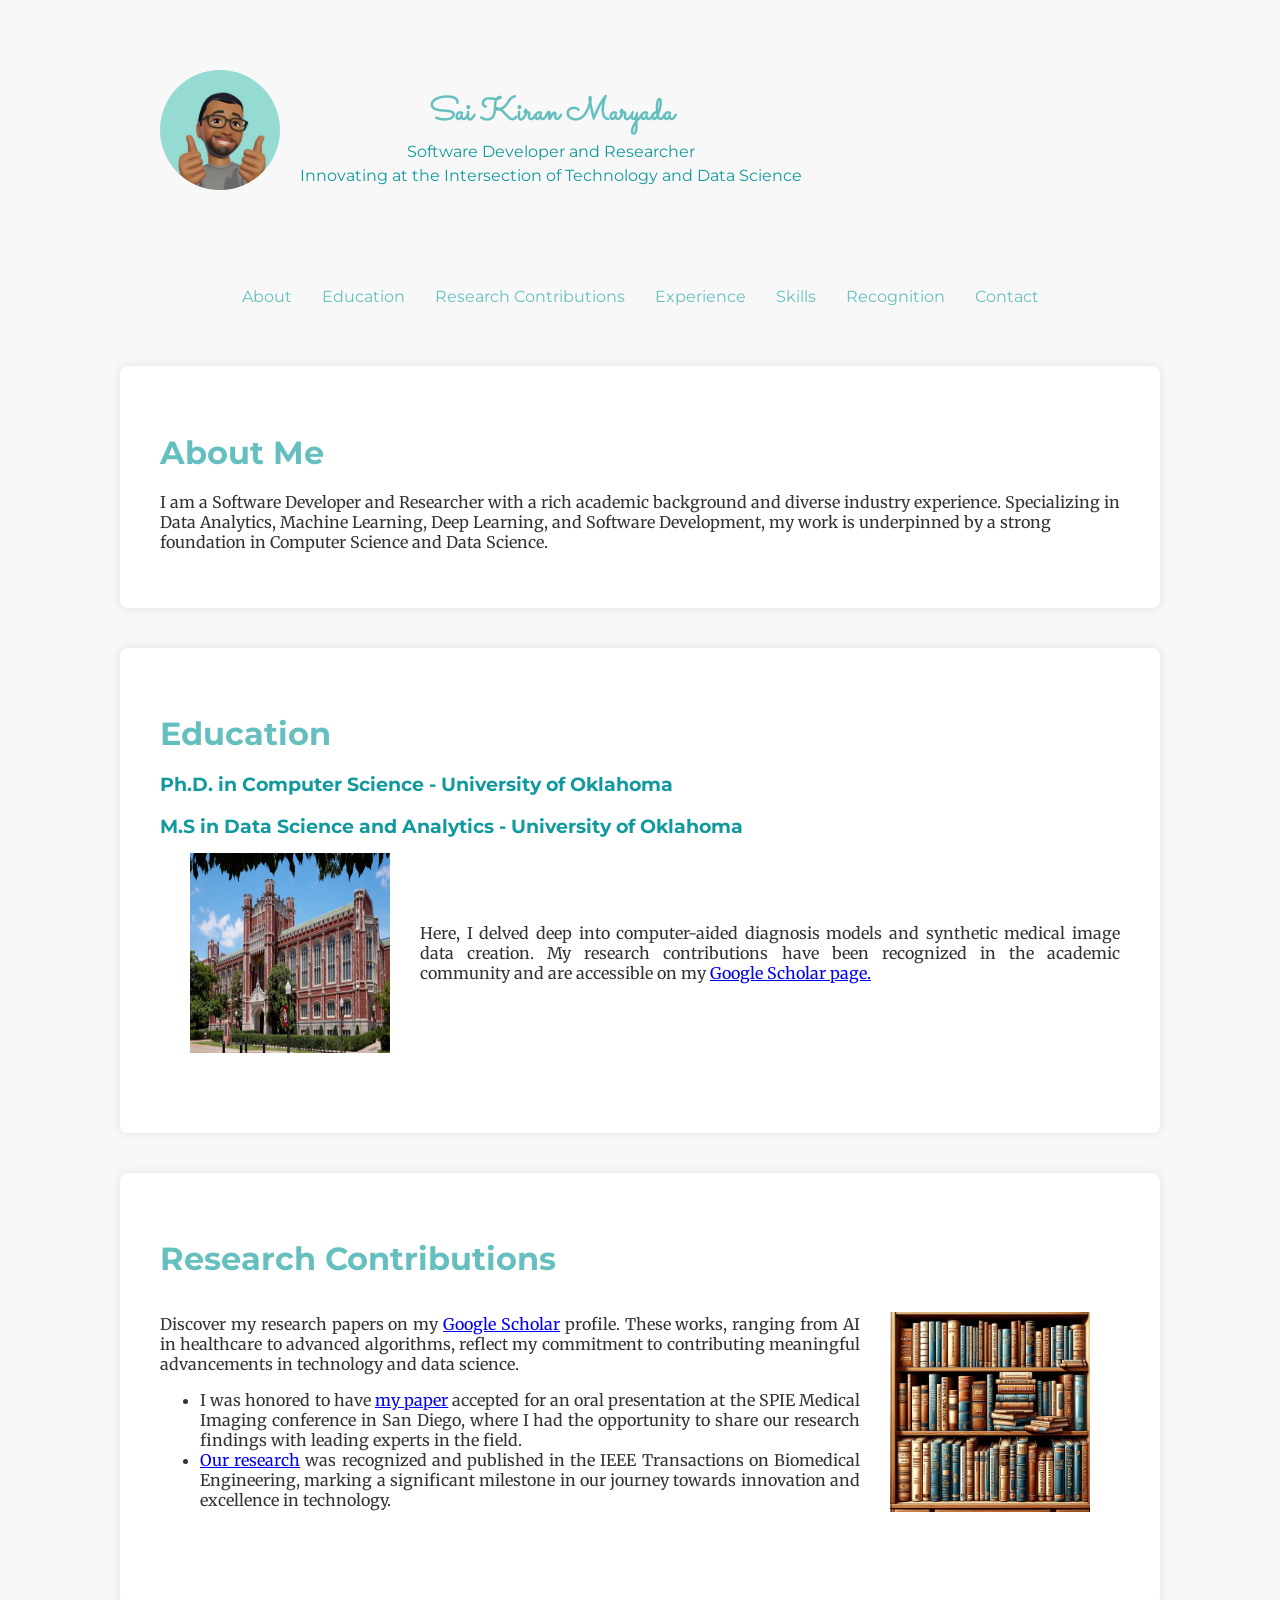
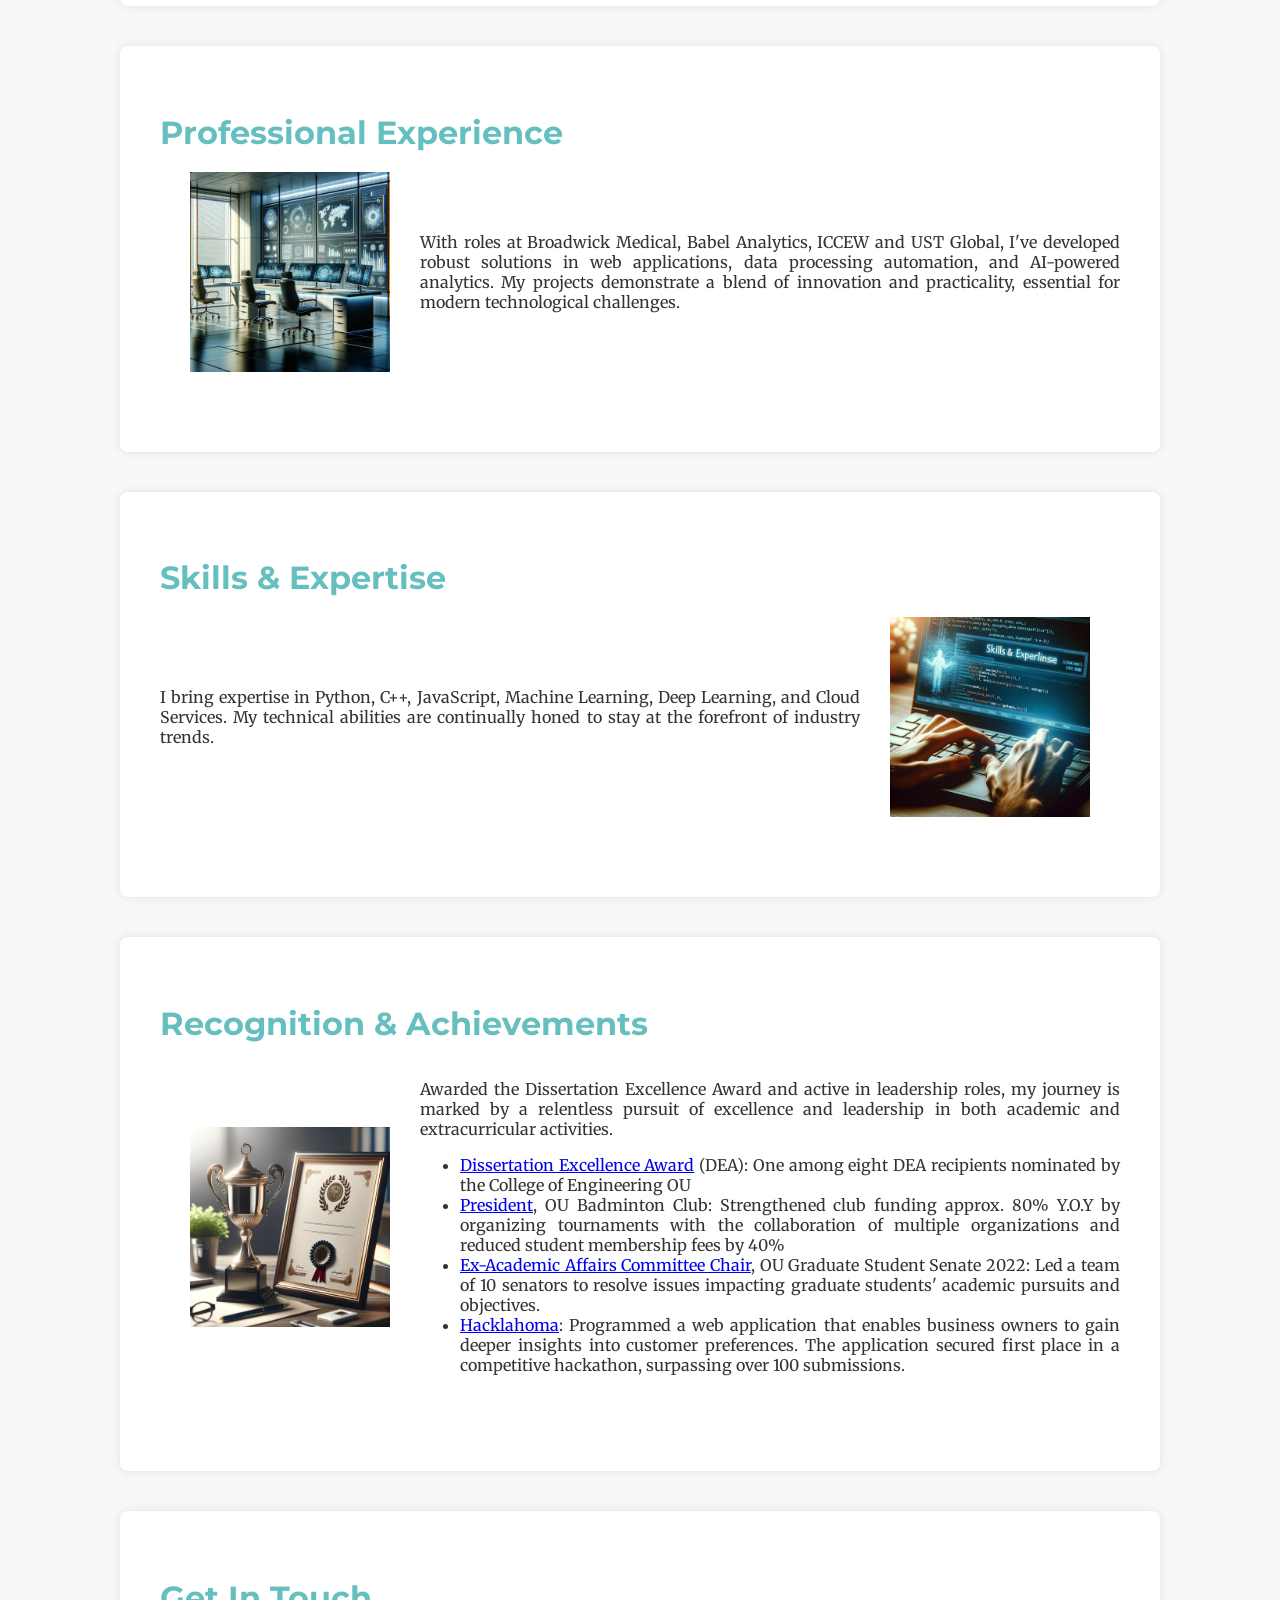
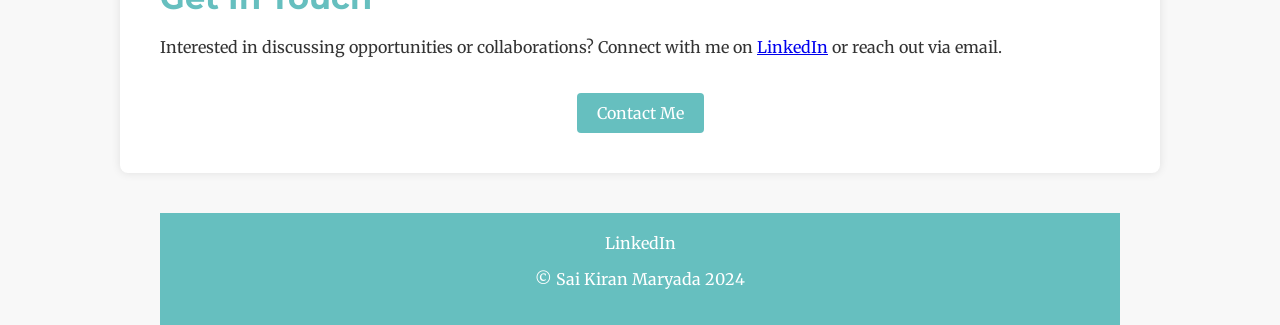
==== index.html @ bddbf22d "More text in sub sections" ====
<!DOCTYPE html>
<html lang="en" dir="ltr">
<head>
  <meta charset="utf-8">
  <title>Sai Kiran Maryada's Portfolio</title>
  <link rel="shortcut icon" type="images/png" href="images/favicon-32x32.png">
  <link rel="stylesheet" href="css/styles.css">
  <link href="https://fonts.googleapis.com/css2?family=Merriweather&family=Montserrat&family=Sacramento&display=swap" rel="stylesheet">
</head>
<body>
  <!-- <header>
    <div class="container">
      <img class='profile-img' src="images/profilepic.jpeg" alt="Sai Kiran Maryada">
      <h1>I'm Sai Kiran Reddy Maryada</h1>
      <p class='title'>Software Developer and Researcher</p>
    </div>
  </header> -->
  <header>
    <div class="container header-container">
      <img class='profile-img' src="images/profilepic.jpeg" alt="Sai Kiran Maryada">
      <div class="header-text">
        <h1>Sai Kiran Maryada</h1>
        <p class="title">Software Developer and Researcher </p>
        <p class="title">Innovating at the Intersection of Technology and Data Science</p> <!-- Example Tagline -->
      </div>
    </div>
  </header>

  <nav>
    <ul>
      <li><a href="#about">About</a></li>
      <li><a href="#education">Education</a></li>
      <li><a href="#research">Research Contributions</a></li>
      <li><a href="#experience">Experience</a></li>
      <li><a href="#skills">Skills</a></li>
      <li><a href="#recognition">Recognition</a></li>
      <li><a href="#contact">Contact</a></li>
    </ul>
  </nav>

  <section id="about">
    <div class="container">
      <h2>About Me</h2>
      <p>I am a Software Developer and Researcher with a rich academic background and diverse industry experience. Specializing in Data Analytics, Machine Learning, Deep Learning, and Software Development, my work is underpinned by a strong foundation in Computer Science and Data Science.</p>
    </div>
  </section>

  <section id="education">
    <div class="container">
      <h2>Education</h2>
       <h3>Ph.D. in Computer Science - University of Oklahoma</h3>
       <h3>M.S in Data Science and Analytics - University of Oklahoma</h3>
      <!-- Education details -->
      <div class="skill-row">
        
        <!-- Education details -->
        <p>Here, I delved deep into computer-aided diagnosis models and synthetic medical image 
          data creation. My research contributions have been recognized in the academic community
          and are accessible on my <a href="https://scholar.google.com/citations?user=Wo5n5wgAAAAJ&hl=en">Google Scholar page.</a></p>
          <img src="images/ouimage.png" alt="Education">
        </div>
    </div>
  </section>

  <section id="research">
    <div class="container">
      <h2>Research Contributions</h2>
      <!-- Education details -->
      <div class="skill-row">
        <div class="content-row"> <!-- Flex container -->
          
          <div class="text-content"> <!-- Text container -->
            <p>Discover my research papers on my <a href="https://scholar.google.com/citations?user=Wo5n5wgAAAAJ&hl=en">Google Scholar</a> profile. These works, ranging from AI 
              in healthcare to advanced algorithms, reflect my commitment to contributing meaningful 
              advancements in technology and data science.</p>
            <ul>
              <li>I was honored to have <a href="https://www.spiedigitallibrary.org/conference-proceedings-of-spie/12033/120330K/Applying-a-novel-two-stage-deep-learning-model-to-improve/10.1117/12.2611565.short#_=_">my paper</a> accepted for an oral presentation at the SPIE Medical Imaging conference in San Diego, where I had the opportunity to share our research findings with leading experts in the field.</li>
              <li><a href="https://ieeexplore.ieee.org/abstract/document/9335273">Our research</a> was recognized and published in the IEEE Transactions on Biomedical Engineering, marking a significant milestone in our journey towards innovation and excellence in technology.</li>
            </ul>
          </div>
          <img src="images/scholarlycontributions.png" alt="Education">
        </div>
      </div>
    </div>
  </section>

  <section id="experience">
    <div class="container">
      <h2>Professional Experience</h2>
      <div class="skill-row">
        <p>With roles at Broadwick Medical, Babel Analytics, ICCEW and UST Global, I've developed 
          robust solutions in web applications, data processing automation, and AI-powered analytics. 
          My projects demonstrate a blend of innovation and practicality, essential for modern technological 
          challenges.</p>
          <img src="images/professionalexperience.png" alt="Education">
        <!-- Education details -->
      </div>

    </div>
  </section>

  <section id="skills">
    <div class="container">
      <h2>Skills & Expertise</h2>
      <div class="skill-row">
        <img src="images/skillsnex.png" alt="Education">
        <!-- Education details -->
      <p>I bring expertise in Python, C++, JavaScript, Machine Learning, Deep Learning, and Cloud Services. 
        My technical abilities are continually honed to stay at the forefront of industry trends.</p>
      </div>
    </div>
  </section>

  <section id="recognition">
    <div class="container">
      <h2>Recognition & Achievements</h2>
      <div class="skill-row">
      <div class="content-row"> <!-- Flex container -->
        <img src="images/recognition.png" alt="Education">
        <div class="text-content"> <!-- Text container -->
          <p>Awarded the Dissertation Excellence Award and active in leadership roles, my journey is marked by a relentless 
          pursuit of excellence and leadership in both academic and extracurricular activities.</p>
          
          <ul>
            <li><a href="https://www.ou.edu/coe/news-hub/news/2023/february/fall-2022--ou-engineering-presents-dissertation-excellence-award">Dissertation Excellence Award</a> (DEA): One among eight DEA recipients nominated by the College of Engineering OU</li>
            <li><a href="https://sites.create.ou.edu/oubadminton/">President</a>, OU Badminton Club: Strengthened club funding approx. 80% Y.O.Y by organizing tournaments with the collaboration of multiple organizations and reduced student membership fees by 40%</li>
            <li><a href="https://www.ou.edu/sga/branches/graduate-student-senate/committees">Ex-Academic Affairs Committee Chair</a>, OU Graduate Student Senate 2022: Led a team of 10 senators to resolve issues impacting graduate students' academic pursuits and objectives.</li>
            <li><a href="https://devpost.com/software/triad">Hacklahoma</a>: Programmed a web application that enables business owners to gain deeper insights into customer preferences. The application secured first place in a competitive hackathon, surpassing over 100 submissions.</li>
          </ul>
        </div>
        
      </div>
    </div>
    </div>
  </section>


  <section id="contact">
    <div class="container">
      <h2>Get In Touch</h2>
      <p>Interested in discussing opportunities or collaborations? Connect with me on <a href="https://www.linkedin.com/in/saikiranreddymaryada/">LinkedIn</a> or reach out via email.</p>
      <div class="buttononly">
      <a class="btn" href="mailto:saikiran17maryada@gmail.com">Contact Me</a>
      </div>
    </div>
  </section>

  <footer>
    <div class="container">
      <a class="footer-link" href="https://www.linkedin.com/in/saikiranreddymaryada/">LinkedIn</a>
      <p>© Sai Kiran Maryada 2024</p>
    </div>
  </footer>
</body>
</html>
---- css/styles.css ----
body {
  font-family: 'Merriweather', sans-serif;
  margin: 0;
  color: #333;
  background: #f8f8f8;
}

header, nav, section, footer {
  max-width: 960px;
  margin: auto;
  padding: 20px;
}

header {
  text-align: center;
  padding-top: 50px;
  padding-bottom: 20px;
}

.profile-img {
  width: 150px;
  height: 150px;
  border-radius: 50%;
  margin-bottom: 20px;
}

.header-container {
  display: flex;
  align-items: center;
  justify-content: start;
  padding: 20px 0;
}

.profile-img {
  width: 120px; /* Adjusted size */
  height: 120px;
  border-radius: 50%;
  margin-right: 20px;
}

.header-text h1 {
  margin: 0;
  font-size: 2rem; /* Adjusted size */
  color: #66BFBF;
  text-align: center;
}

.header-text .title {
  font-size: 1rem;
  color: #11999E;
  margin: 5px 0;
  text-align: center;
}

.header-text  {
  font-size: 1rem;
  color: #333;
  margin: 5px 0;
}

h1 {
  font-family: 'Sacramento', cursive;
  font-size: 3.75rem;
  color: #66BFBF;
  margin-bottom: 10px;
}

.title {
  font-size: 1.5rem;
  color: #11999E;
  font-family: 'Montserrat', sans-serif;
  margin-bottom: 50px;
}

nav ul {
  list-style: none;
  padding: 0;
  display: flex;
  justify-content: center;
  margin-bottom: 40px;
}

nav ul li {
  margin: 0 15px;
}

nav ul li a {
  text-decoration: none;
  color: #66BFBF;
  font-family: 'Montserrat', sans-serif;
  font-size: 1rem;
}

section {
  background: white;
  border-radius: 8px;
  box-shadow: 0px 0px 10px rgba(0,0,0,0.1);
  margin-bottom: 40px;
  padding: 40px;
}

h2 {
  font-family: 'Montserrat', sans-serif;
  font-size: 2rem;
  color: #66BFBF;
  margin-bottom: 20px;
}


h3 {
  font-family: 'Montserrat', sans-serif;
  color: #11999E;
  margin-bottom: 15px;
}

.skill-row {
  display: flex;
  align-items: center;
  text-align: justify;
  margin-bottom: 40px;
}

.skill-row img {
  width: 200px;
  height: 200px;
  
  padding-left: 30px;
  padding-right: 30px;
}

.skill-row:nth-child(even) {
  flex-direction: row-reverse;
}


.contact-me {
  text-align: center;
  padding: 40px;
  display: flex;
  flex-direction: column;
  align-items: center;
  justify-content: center;
}

.btn {
  display: inline-block;
  padding: 10px 20px;
  background-color: #66BFBF;
  color: white;
  border: none;
  border-radius: 4px;
  cursor: pointer;
  text-decoration: none;
  margin-top: 20px;
}

.buttononly{
  text-align: center;
}

footer {
  background: #66BFBF;
  color: white;
  text-align: center;
  padding: 20px 0;
  margin-top: 40px;
}

.footer-link {
  color: white;
  text-decoration: none;
}

@media only screen and (max-width: 768px) {
  .skill-row {
    flex-direction: column;
    text-align: center;
  }

  .skill-row img {
    margin: 0 auto 20px;
    width: 150px;
    height: 150px;
  }

  nav ul {
    flex-direction: column;
  }

  nav ul li {
    margin: 10px 0;
  }
}

.content-row {
  display: flex;
  align-items: center; /* Centers items vertically */
  text-align: justify;
}

.text-content {
  flex: 1; /* Allows the text content to fill the container */
}
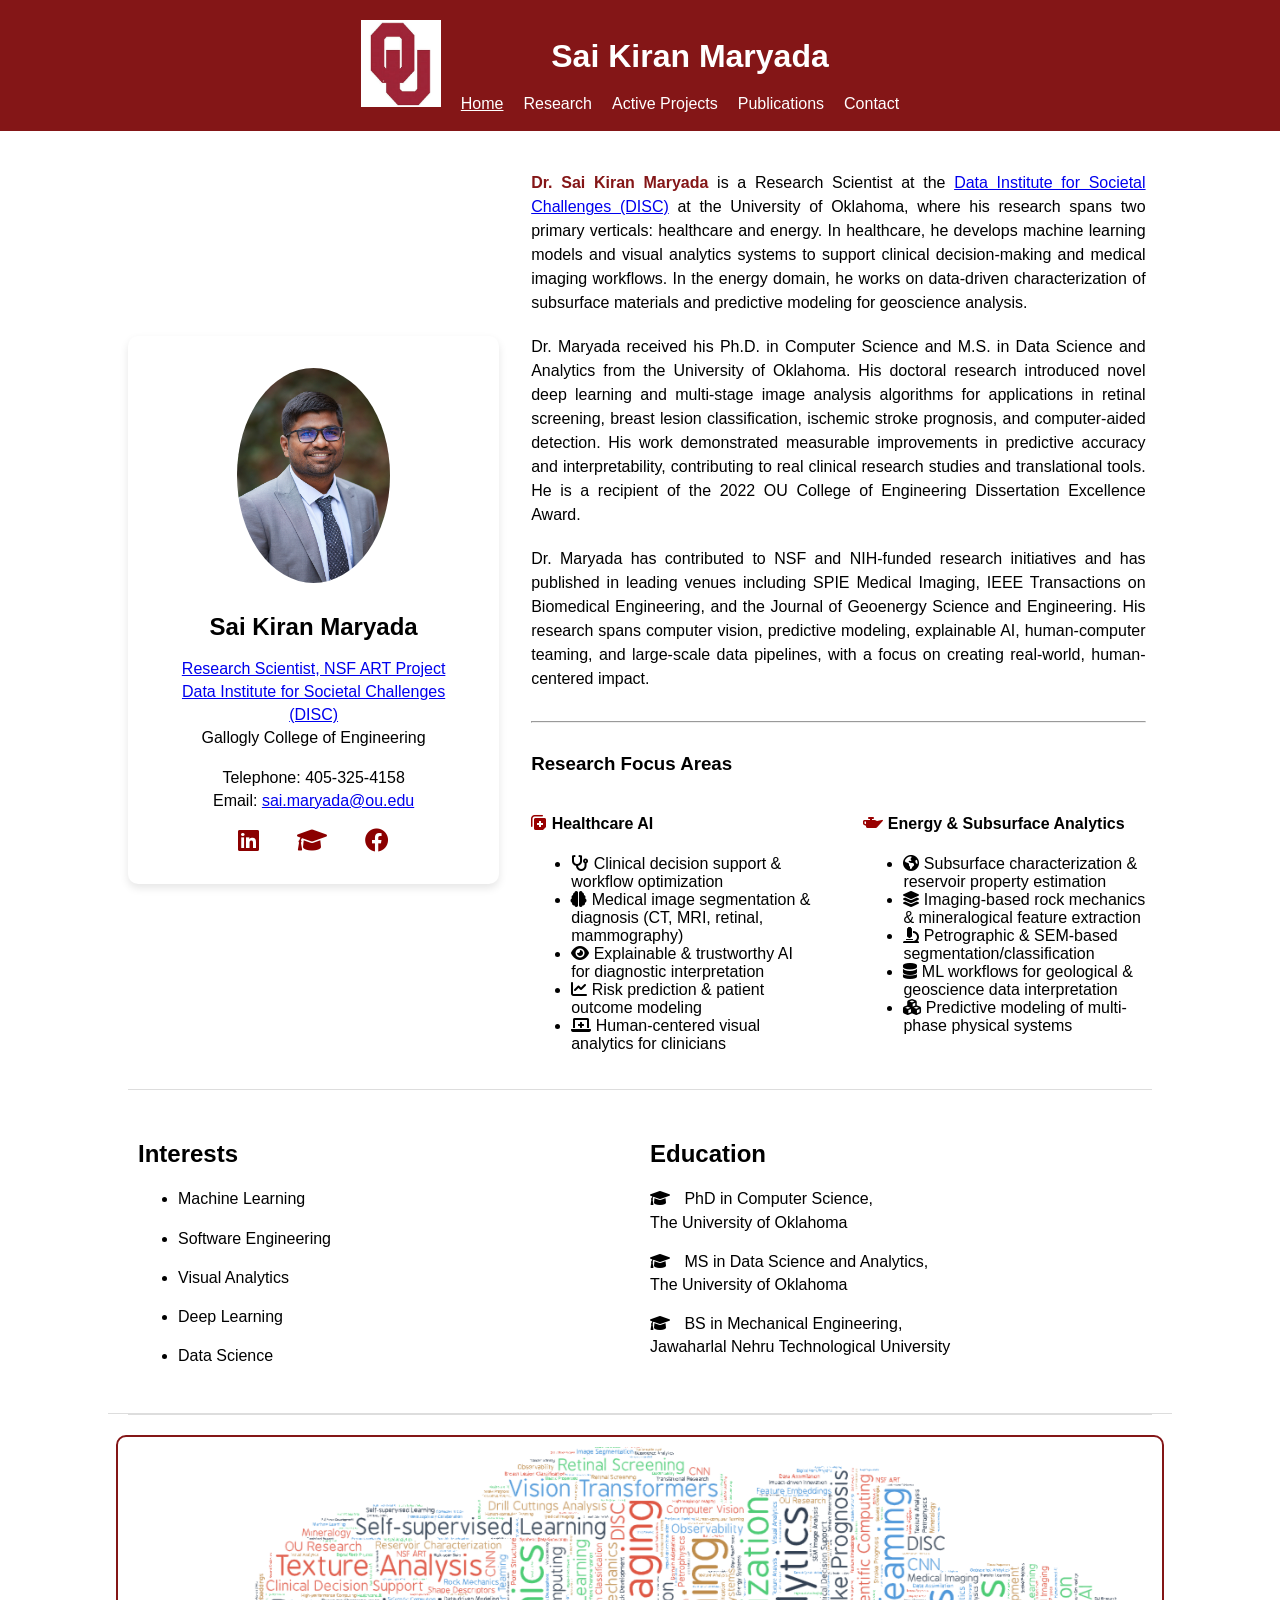
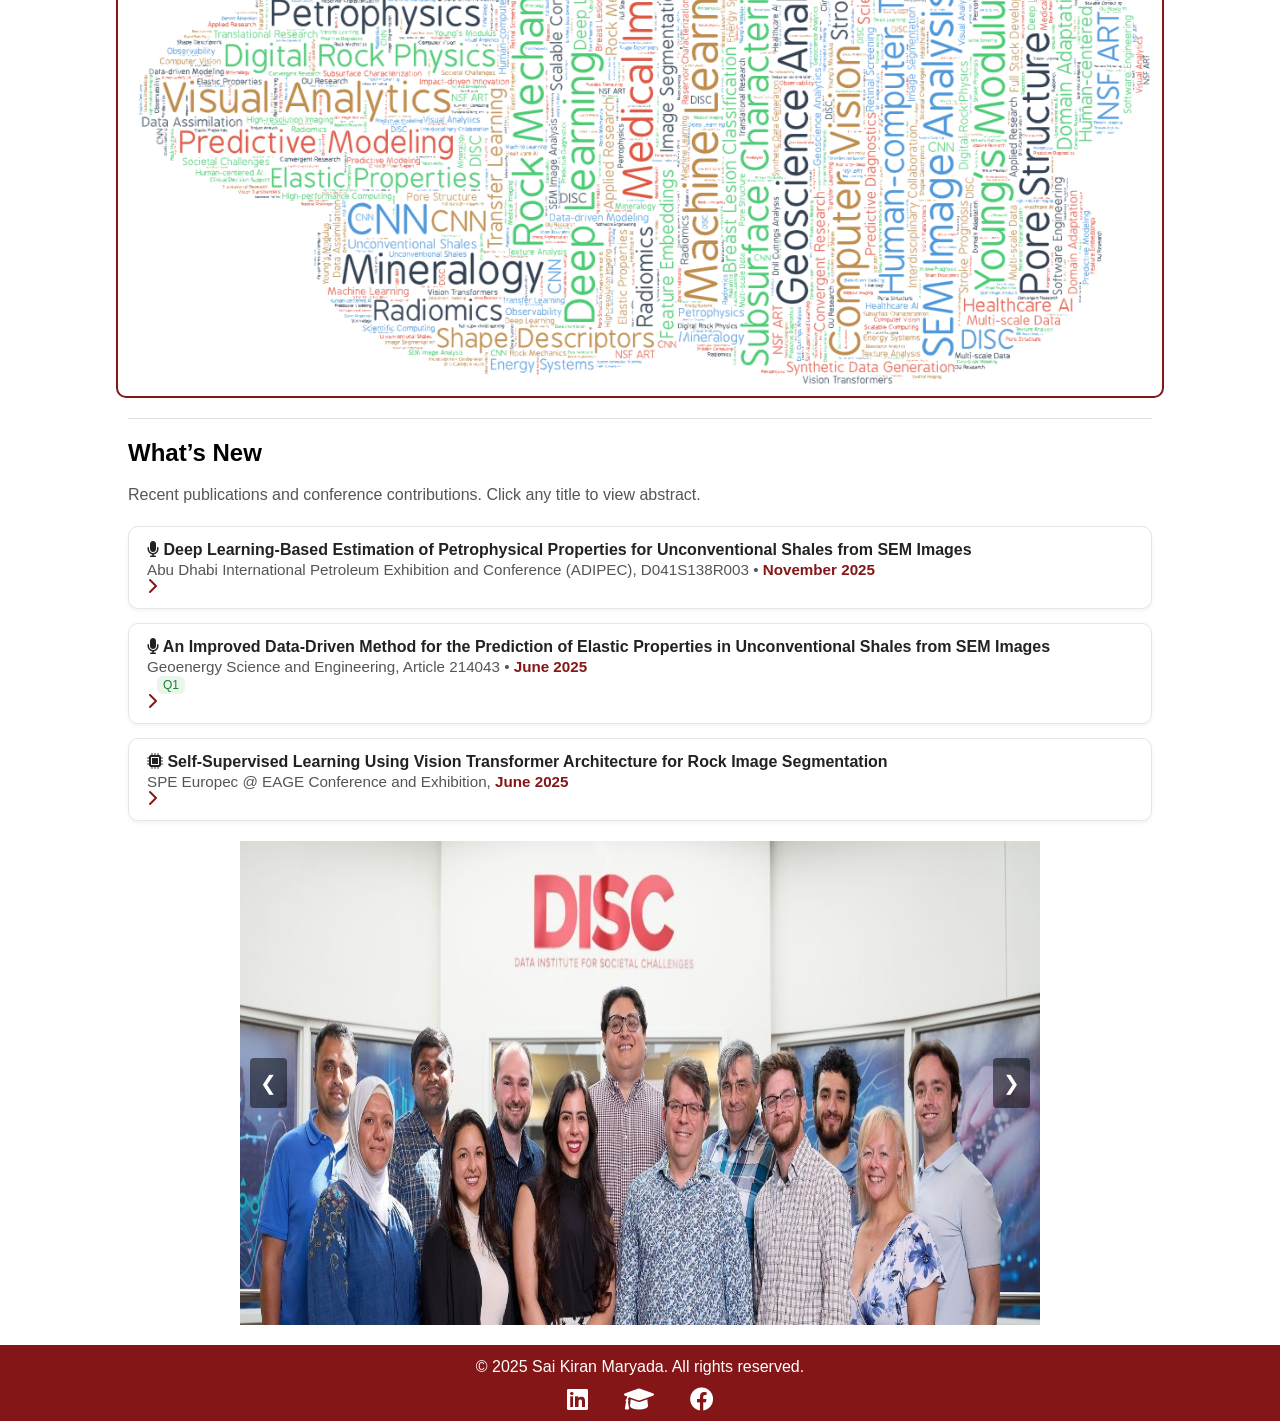
==== commit 80602116: "Deploy new site" ====
--- a/index.html
+++ b/index.html
@@ -1,155 +1,314 @@
 <!DOCTYPE html>
-<html lang="en" dir="ltr">
+<html lang="en">
 <head>
-  <meta charset="utf-8">
-  <title>Sai Kiran Maryada's Portfolio</title>
-  <link rel="shortcut icon" type="images/png" href="images/favicon-32x32.png">
-  <link rel="stylesheet" href="css/styles.css">
-  <link href="https://fonts.googleapis.com/css2?family=Merriweather&family=Montserrat&family=Sacramento&display=swap" rel="stylesheet">
+    <meta charset="UTF-8">
+    <meta name="viewport" content="width=device-width, initial-scale=1.0">
+    <title>Sai Kiran Maryada</title>
+    <link rel="stylesheet" href="styles.css">
+    <link rel="icon" type="image/png" href="images/favicon.png">
+    <link rel="stylesheet" href="https://cdnjs.cloudflare.com/ajax/libs/font-awesome/6.0.0-beta3/css/all.min.css">
 </head>
 <body>
-  <!-- <header>
-    <div class="container">
-      <img class='profile-img' src="images/profilepic.jpeg" alt="Sai Kiran Maryada">
-      <h1>I'm Sai Kiran Reddy Maryada</h1>
-      <p class='title'>Software Developer and Researcher</p>
+    <div class="wrapper">
+        <header>
+            <div class="container header-container">
+                <div class="logo">
+                    <img src="images/oulogo.png" alt="OU Logo" class="ou-logo">
+                </div>
+                <div class="header-right">
+                    <h1>Sai Kiran Maryada</h1>
+                    <nav>
+                        <ul>
+                            <li><a href="index.html" class="active">Home</a></li>
+                            <li><a href="research.html">Research</a></li>
+                            <li><a href="active-projects.html">Active Projects</a></li>
+                            <li><a href="publications.html">Publications</a></li>
+                            <li><a href="contact.html">Contact</a></li>
+                        </ul>
+                    </nav>
+                </div>
+            </div>
+        </header>
+        <section class="intro container">
+            <div class="profile-card">
+                <img src="maryada2022.jpg" alt="Sai Kiran Maryada" class="profile-image">
+
+                <div class="profile-details">
+
+                    <h2 class="center-text">Sai Kiran Maryada</h2>
+
+                    <p class="center-text">
+                        <a href="https://www.ou.edu/research-norman/centers-institutes/cross-cutting-foundations/art-translational-research" target="_blank">
+                            Research Scientist, NSF ART Project
+                        </a><br>
+                        <a href="https://www.ou.edu/disc" target="_blank">
+                            Data Institute for Societal Challenges (DISC)
+                        </a><br>
+                        Gallogly College of Engineering
+                    </p>
+
+                    <p class="center-text">
+                        Telephone: 405-325-4158<br>
+                        Email: <a href="mailto:sai.maryada@ou.edu">sai.maryada@ou.edu</a>
+                    </p>
+
+                    <div class="social-icons-card center-icons">
+                        <a href="https://www.linkedin.com/in/saikiranreddymaryada/" target="_blank" class="fab fa-linkedin"></a>
+                        <a href="https://scholar.google.com/citations?user=Wo5n5wgAAAAJ&hl=en" target="_blank" class="fas fa-graduation-cap"></a>
+                        <a href="https://www.facebook.com/DISCatOU/" target="_blank" class="fab fa-facebook"></a>
+                    </div>
+
+                </div>
+            </div>
+
+            <div class="intro-text">
+                <!-- <h2>Welcome</h2> -->
+                <p align="justify">
+                        <p><strong>Dr. Sai Kiran Maryada</strong> is a Research Scientist at the 
+                                <a href="https://www.ou.edu/disc" target="_blank">Data Institute for Societal Challenges (DISC)</a> 
+                                at the University of Oklahoma, where his research spans two primary verticals: healthcare and energy. 
+                                In healthcare, he develops machine learning models and visual analytics systems to support clinical 
+                                decision-making and medical imaging workflows. In the energy domain, he works on data-driven 
+                                characterization of subsurface materials and predictive modeling for geoscience analysis.</p>
+
+                                <p>Dr. Maryada received his Ph.D. in Computer Science and M.S. in Data Science and Analytics from the 
+                                    University of Oklahoma. His doctoral research introduced novel deep learning and multi-stage image analysis 
+                                    algorithms for applications in retinal screening, breast lesion classification, ischemic stroke prognosis, 
+                                    and computer-aided detection. His work demonstrated measurable improvements in predictive accuracy and 
+                                    interpretability, contributing to real clinical research studies and translational tools. He is a recipient 
+                                    of the 2022 OU College of Engineering Dissertation Excellence Award.</p>
+                                
+                                <p>Dr. Maryada has contributed to NSF and NIH-funded research initiatives and has published in leading 
+                                    venues including SPIE Medical Imaging,
+                                    IEEE Transactions on Biomedical Engineering, and the Journal of Geoenergy Science and Engineering. 
+                             His research spans 
+                                    computer vision, predictive modeling, explainable AI, human-computer teaming, and large-scale data pipelines, 
+                                    with a focus on creating real-world, human-centered impact.</p>
+
+
+                </p>
+
+            
+            <!-- ✅ INSERT THE NEW BLOCK HERE ✅ -->
+
+            <hr style="margin: 30px 0;">
+
+            <h3>Research Focus Areas</h3>
+
+            <!-- <p align="justify">I focus on developing 
+            interpretable, reliable, and deployable machine learning systems designed to support real-world expert decision-making.</p> -->
+
+            <div class="research-focus-wrapper" style="display: flex; gap: 50px; flex-wrap: wrap; margin-top: 15px;">
+
+                <div class="research-focus-column" style="flex: 1; min-width: 280px;">
+                    <h4><i class="fas fa-notes-medical" style="color:#900;"></i> Healthcare AI</h4>
+                    <ul>
+                        <li><i class="fas fa-stethoscope"></i> Clinical decision support & workflow optimization</li>
+                        <li><i class="fas fa-brain"></i> Medical image segmentation & diagnosis (CT, MRI, retinal, mammography)</li>
+                        <li><i class="fas fa-eye"></i> Explainable & trustworthy AI for diagnostic interpretation</li>
+                        <li><i class="fas fa-chart-line"></i> Risk prediction & patient outcome modeling</li>
+                        <li><i class="fas fa-laptop-medical"></i> Human-centered visual analytics for clinicians</li>
+                    </ul>
+                </div>
+
+                <div class="research-focus-column" style="flex: 1; min-width: 280px;">
+                    <h4><i class="fas fa-oil-can" style="color:#900;"></i> Energy & Subsurface Analytics</h4>
+                    <ul>
+                        <li><i class="fas fa-globe-americas"></i> Subsurface characterization & reservoir property estimation</li>
+                        <li><i class="fas fa-layer-group"></i> Imaging-based rock mechanics & mineralogical feature extraction</li>
+                        <li><i class="fas fa-microscope"></i> Petrographic & SEM-based segmentation/classification</li>
+                        <li><i class="fas fa-database"></i> ML workflows for geological & geoscience data interpretation</li>
+                        <li><i class="fas fa-cubes"></i> Predictive modeling of multi-phase physical systems</li>
+                    </ul>
+                </div>
+
+            </div>
+            </div>
+    
+        
+           
+    
+        </section>
+        <section class="info-section container">
+            <div class="info-column">
+                <h2>Interests</h2>
+                <ul>
+                    <li><p>Machine Learning</p></li>
+                    <li><p>Software Engineering</p></li>
+                    <li><p>Visual Analytics</p></li>
+                    <li><p>Deep Learning</p></li>
+                    <li><p>Data Science</p></li>
+                </ul>
+            </div>
+            <div class="info-column">
+                <h2>Education</h2>
+                <ul class="education-list">
+                    <li><p align="justify"><i class="fas fa-graduation-cap"></i> PhD in Computer Science, <br>The University of Oklahoma</p></li>
+                    <li><p align="justify"><i class="fas fa-graduation-cap"></i> MS in Data Science and Analytics, <br>The University of Oklahoma</p></li>
+                    <li><p align="justify"><i class="fas fa-graduation-cap"></i>  BS in Mechanical Engineering, <br>Jawaharlal Nehru Technological University</p></li>
+                </ul>
+            </div>
+        </section>
+        <section class="word-map-section container info-section">
+            <img src="images/wordcloudhomepage.png" alt="Research Word Map" class="word-map-image">
+        </section>
+        
+        <!-- <section class="experience-awards container">
+            <h2>Experience and Awards</h2>
+            <div class="experience-awards-columns">
+                <div class="column">
+                    <ul>
+                        <li>National Science Foundation's ART: Intensifying Translation of Research in Oklahoma (InTRO) grant</li>
+                        <li>Silicon Valley Professor of Electrical and Computer Engineering</li>
+                        <li>Director, U.S. DHS Center of Excellence in Visual Analytics</li>
+                        <li>Director, Center for Education and Research in Information Assurance and Security</li>
+                        <li>Director, Purdue University Visual Analytics Center</li>
+                        <li>Professor, School of Electrical and Computer Engineering, Purdue University</li>
+                        <li>IEEE Fellow</li>
+                        <li>Entrepreneur Leadership Academy Fellow</li>
+                        <li>University Faculty Scholar</li>
+                    </ul>
+                </div>
+                <div class="column">
+                    <ul>
+                        <li>IEEE Computer Society Leadership</li>
+                        <li>IEEE Computer Society vgTC Visualization Academy</li>
+                        <li>IEEE Computer Society vgTC Technical Achievement Award</li>
+                        <li>United States Coast Guard Certificate of Merit, VACCINE Social Media Analytics and Reporting Toolkit Project Team</li>
+                        <li>U.S. Coast Guard Meritorious Team Commendation, U.S. Coast Guard, Port Resilience for Operational Tactical Enforcement to Combat Terrorism (PROTECT) Team</li>
+                        <li>Impact Award, DHS S&T</li>
+                        <li>Award of Excellence, DHS S&T</li>
+                    </ul>
+                </div>
+            </div>
+        </section> -->
+
+        <section id="whats-new" class="container whats-new">
+    <h2>What’s New</h2>
+    <p class="whats-new-intro">Recent publications and conference contributions. Click any title to view abstract.</p>
+
+        <!-- ITEM 1 -->
+        <details id="adipec-2025-petrophysical" class="whats-new-item">
+            <summary>
+                <span class="wn-title"><i class="fas fa-microphone"></i> Deep Learning-Based Estimation of Petrophysical Properties for Unconventional Shales from SEM Images</span>
+                <span class="wn-meta">Abu Dhabi International Petroleum Exhibition and Conference (ADIPEC),  D041S138R003 • <span class="wn-date-pulse">November 2025</span></span>
+                <i class="fas fa-chevron-right wn-caret" aria-hidden="true"></i>
+            </summary>
+            <div class="wn-content">
+                <p><strong>Authors:</strong> L. Livingstone, P. Yeturi, I. Cherukuri, D. Devegowda, M. Curtis, C. Rai, SK Maryada</p>
+                <p><strong>Abstract:</strong> We present a deep learning-based workflow to rapidly estimate petrophysical
+                properties in unconventional shales directly from SEM images. Using a dataset of over 8,000 images from
+                22 shale plays across North and South America and Europe, we first train a ResNet50-based CNN classifier to
+                distinguish microstructural differences between plays. The learned deep-learning feature representations
+                are then related to petrophysical properties such as porosity, mineralogy, and elastic properties.</p>
+
+                <p>This approach avoids traditional image segmentation workflows, which can take weeks per image due to the
+                complexity of shale microstructure. By extracting feature embeddings from the trained CNN, we enable fast,
+                scalable, and cost-effective estimation of petrophysical properties—especially useful in settings where core
+                preservation is challenging and only drill cuttings or small rock fragments are available. The results
+                demonstrate strong classification performance and high predictive capability, while also revealing digital
+                geologic analog relationships between similar plays.</p>
+
+                <p class="wn-links">
+                    <a href="https://onepetro.org/SPEADIP/proceedings/25ADIP/25ADIP/D041S138R003/793155" target="_blank" rel="noopener"><i class="fas fa-external-link-alt"></i> Conference Link </a>
+                </p>
+            </div>
+        </details>
+
+        <!-- ITEM 2 -->
+        <details id="jgse-2025-elastic" class="whats-new-item">
+            <summary>
+                <span class="wn-title"><i class="fas fa-microphone"></i> An Improved Data-Driven Method for the Prediction of Elastic Properties in Unconventional Shales from SEM Images</span>
+                <span class="wn-meta">Geoenergy Science and Engineering, Article 214043  • <span class="wn-date-pulse">June 2025</span></span>
+                <span class="wn-badges">
+                    <span class="badge badge-q1">Q1</span>
+                </span>
+                <i class="fas fa-chevron-right wn-caret" aria-hidden="true"></i>
+            </summary>
+            <div class="wn-content">
+                <p><strong>Authors:</strong> S.K. Maryada, D. Devegowda, C. Rai, M. Curtis, D. Ebert, G. Danala</p>
+                <p><strong>Abstract:</strong> We present a fast, image-based workflow to estimate Young’s modulus from SEM images of drill
+                cuttings collected from 14 unconventional shale plays across North and South America. Instead of relying on
+                extensive laboratory testing or interpretive well logs, we extract both textural features (e.g., entropy,
+                contrast, homogeneity, and energy) and shape-based attributes (e.g., circularity, aspect ratio, solidity, and
+                eccentricity) to characterize the mineralogical and pore structure within the samples.</p>
+
+                <p>This information is combined with deep learning-derived feature representations and correlated with
+                empirically measured elastic properties using non-parametric regression. The resulting models show strong
+                predictive capability across diverse geological settings and remain reliable even for previously unseen SEM
+                images. Incorporating both texture and shape metrics allows the approach to capture mineralogical variability
+                and pore geometry effects that strongly influence mechanical behavior.</p>
+
+                <p>Overall, this method provides a rapid, less subjective, and computationally efficient tool for preliminary rock
+                mechanics assessment—advancing the use of image-based analytics for data-driven exploration and reservoir
+                evaluation workflows.</p>
+                <p class="wn-links">
+                    <a href="https://www.sciencedirect.com/science/article/pii/S2949891025004014" target="_blank" rel="noopener"><i class="fas fa-link"></i> DOI / Journal Page Link </a>
+                </p>
+            </div>
+        </details>
+
+        <!-- ITEM 3 -->
+        <details id="spe-eage-2025-vit" class="whats-new-item">
+            <summary>
+                <span class="wn-title"><i class="fas fa-microchip"></i> Self-Supervised Learning Using Vision Transformer Architecture for Rock Image Segmentation</span>
+                <span class="wn-meta">SPE Europec @ EAGE Conference and Exhibition, <span class="wn-date-pulse">June 2025</span></span>
+                <i class="fas fa-chevron-right wn-caret" aria-hidden="true"></i>
+            </summary>
+            <div class="wn-content">
+                <p><strong>Authors:</strong> R.D. Mohammad, D. Devegowda, C. Rai, M. Curtis, S. Mudduluru, SK. Maryada</p>
+                <p><strong>Abstract:</strong> We present a self-supervised semantic segmentation workflow for SEM images of shale,
+                designed to eliminate the need for extensive manually annotated training datasets. Traditional semantic segmentation
+                approaches require pixel-level labels to differentiate organic matter, inorganic minerals, and pore structures —
+                a process that is both time-consuming and costly. In contrast, our method leverages a Vision Transformer-based
+                self-supervised architecture to learn pixel-level representations directly from the image data.</p>
+
+                <p>Our dataset consists of FIB-SEM images from 22 shale plays across North and South America. We apply carefully
+                designed image augmentations, including random cropping and contrast adjustments, to ensure the model captures both
+                global and localized microstructural variations. The trained model segments each image into 12 sub-classes, which we
+                subsequently group into the primary classes of organic material, inorganic material, and pore space. This approach
+                allows the algorithm to capture subtle grayscale and textural differences within each class, resulting in improved
+                microstructural interpretation.</p>
+
+                <p>The method performs robustly across a wide range of samples, enabling large-scale geological and petrophysical
+                analyses without manual labeling. While reduced segmentation quality occurs in approximately 5% of images, the
+                approach significantly accelerates shale characterization and reduces subjectivity and processing time. This work
+                illustrates the value of self-supervised segmentation as a scalable and efficient tool for subsurface rock analysis.</p>
+
+                <p class="wn-links">
+                    <a href="https://onepetro.org/SPEEURO/proceedings/25EURO/25EURO/692706" target="_blank" rel="noopener"><i class="fas fa-external-link-alt"></i> Conference Paper Link</a>
+                </p>
+            </div>
+        </details>
+    </section>
+
+
+
+        <section class="carousel-section container">
+            <div class="carousel">
+                <div class="carousel-images">
+                    <img src="images/discgroupimage.jpg" alt="DISC Group Image">
+                    <img src="images/ARTImage.jpg" alt="Active Project 1">
+                    <img src="images/methaneemission.jpg" alt="Active Project 2">
+                    <!-- <img src="images/AgriImage.jpg" alt="Active Project 3"> -->
+                </div>
+                <button class="carousel-control prev" onclick="prevSlide()">&#10094;</button>
+                <button class="carousel-control next" onclick="nextSlide()">&#10095;</button>
+            </div>
+        </section>
     </div>
-  </header> -->
-  <header>
-    <div class="container header-container">
-      <img class='profile-img' src="images/profilepic.jpeg" alt="Sai Kiran Maryada">
-      <div class="header-text">
-        <h1>Sai Kiran Maryada</h1>
-        <p class="title">Software Developer and Researcher </p>
-        <p class="title">Innovating at the Intersection of Technology and Data Science</p> <!-- Example Tagline -->
-      </div>
-    </div>
-  </header>
-
-  <nav>
-    <ul>
-      <li><a href="#about">About</a></li>
-      <li><a href="#education">Education</a></li>
-      <li><a href="#research">Research Contributions</a></li>
-      <li><a href="#experience">Experience</a></li>
-      <li><a href="#skills">Skills</a></li>
-      <li><a href="#recognition">Recognition</a></li>
-      <li><a href="#contact">Contact</a></li>
-    </ul>
-  </nav>
-
-  <section id="about">
-    <div class="container">
-      <h2>About Me</h2>
-      <p>I am a Software Developer and Researcher with a rich academic background and diverse industry experience. Specializing in Data Analytics, Machine Learning, Deep Learning, and Software Development, my work is underpinned by a strong foundation in Computer Science and Data Science.</p>
-    </div>
-  </section>
-
-  <section id="education">
-    <div class="container">
-      <h2>Education</h2>
-       <h3>Ph.D. in Computer Science - University of Oklahoma</h3>
-       <h3>M.S in Data Science and Analytics - University of Oklahoma</h3>
-      <!-- Education details -->
-      <div class="skill-row">
-        
-        <!-- Education details -->
-        <p>Here, I delved deep into computer-aided diagnosis models and synthetic medical image 
-          data creation. My research contributions have been recognized in the academic community
-          and are accessible on my <a href="https://scholar.google.com/citations?user=Wo5n5wgAAAAJ&hl=en">Google Scholar page.</a></p>
-          <img src="images/ouimage.png" alt="Education">
+    <footer>
+        <div class="container">
+            <p class="copyright">&copy; 2025 Sai Kiran Maryada. All rights reserved.</p>
+            <div class="social-icons">
+            <a href="https://www.linkedin.com/in/saikiranreddymaryada/" target="_blank" class="fab fa-linkedin"></a>
+            <a href="https://scholar.google.com/citations?user=Wo5n5wgAAAAJ&hl=en" target="_blank" class="fas fa-graduation-cap"></a>
+            <a href="https://www.facebook.com/DISCatOU/" target="_blank" class="fab fa-facebook"></a>
+            </div>
         </div>
-    </div>
-  </section>
-
-  <section id="research">
-    <div class="container">
-      <h2>Research Contributions</h2>
-      <!-- Education details -->
-      <div class="skill-row">
-        <div class="content-row"> <!-- Flex container -->
-          
-          <div class="text-content"> <!-- Text container -->
-            <p>Discover my research papers on my <a href="https://scholar.google.com/citations?user=Wo5n5wgAAAAJ&hl=en">Google Scholar</a> profile. These works, ranging from AI 
-              in healthcare to advanced algorithms, reflect my commitment to contributing meaningful 
-              advancements in technology and data science.</p>
-            <ul>
-              <li>I was honored to have <a href="https://www.spiedigitallibrary.org/conference-proceedings-of-spie/12033/120330K/Applying-a-novel-two-stage-deep-learning-model-to-improve/10.1117/12.2611565.short#_=_">my paper</a> accepted for an oral presentation at the SPIE Medical Imaging conference in San Diego, where I had the opportunity to share our research findings with leading experts in the field.</li>
-              <li><a href="https://ieeexplore.ieee.org/abstract/document/9335273">Our research</a> was recognized and published in the IEEE Transactions on Biomedical Engineering, marking a significant milestone in our journey towards innovation and excellence in technology.</li>
-            </ul>
-          </div>
-          <img src="images/scholarlycontributions.png" alt="Education">
-        </div>
-      </div>
-    </div>
-  </section>
-
-  <section id="experience">
-    <div class="container">
-      <h2>Professional Experience</h2>
-      <div class="skill-row">
-        <p>With roles at Broadwick Medical, Babel Analytics, ICCEW and UST Global, I've developed 
-          robust solutions in web applications, data processing automation, and AI-powered analytics. 
-          My projects demonstrate a blend of innovation and practicality, essential for modern technological 
-          challenges.</p>
-          <img src="images/professionalexperience.png" alt="Education">
-        <!-- Education details -->
-      </div>
-
-    </div>
-  </section>
-
-  <section id="skills">
-    <div class="container">
-      <h2>Skills & Expertise</h2>
-      <div class="skill-row">
-        <img src="images/skillsnex.png" alt="Education">
-        <!-- Education details -->
-      <p>I bring expertise in Python, C++, JavaScript, Machine Learning, Deep Learning, and Cloud Services. 
-        My technical abilities are continually honed to stay at the forefront of industry trends.</p>
-      </div>
-    </div>
-  </section>
-
-  <section id="recognition">
-    <div class="container">
-      <h2>Recognition & Achievements</h2>
-      <div class="skill-row">
-      <div class="content-row"> <!-- Flex container -->
-        <img src="images/recognition.png" alt="Education">
-        <div class="text-content"> <!-- Text container -->
-          <p>Awarded the Dissertation Excellence Award and active in leadership roles, my journey is marked by a relentless 
-          pursuit of excellence and leadership in both academic and extracurricular activities.</p>
-          
-          <ul>
-            <li><a href="https://www.ou.edu/coe/news-hub/news/2023/february/fall-2022--ou-engineering-presents-dissertation-excellence-award">Dissertation Excellence Award</a> (DEA): One among eight DEA recipients nominated by the College of Engineering OU</li>
-            <li><a href="https://sites.create.ou.edu/oubadminton/">President</a>, OU Badminton Club: Strengthened club funding approx. 80% Y.O.Y by organizing tournaments with the collaboration of multiple organizations and reduced student membership fees by 40%</li>
-            <li><a href="https://www.ou.edu/sga/branches/graduate-student-senate/committees">Ex-Academic Affairs Committee Chair</a>, OU Graduate Student Senate 2022: Led a team of 10 senators to resolve issues impacting graduate students' academic pursuits and objectives.</li>
-            <li><a href="https://devpost.com/software/triad">Hacklahoma</a>: Programmed a web application that enables business owners to gain deeper insights into customer preferences. The application secured first place in a competitive hackathon, surpassing over 100 submissions.</li>
-          </ul>
-        </div>
-        
-      </div>
-    </div>
-    </div>
-  </section>
-
-
-  <section id="contact">
-    <div class="container">
-      <h2>Get In Touch</h2>
-      <p>Interested in discussing opportunities or collaborations? Connect with me on <a href="https://www.linkedin.com/in/saikiranreddymaryada/">LinkedIn</a> or reach out via email.</p>
-      <div class="buttononly">
-      <a class="btn" href="mailto:saikiran17maryada@gmail.com">Contact Me</a>
-      </div>
-    </div>
-  </section>
-
-  <footer>
-    <div class="container">
-      <a class="footer-link" href="https://www.linkedin.com/in/saikiranreddymaryada/">LinkedIn</a>
-      <p>© Sai Kiran Maryada 2024</p>
-    </div>
-  </footer>
+    </footer>
+    <script src="script.js"></script>
 </body>
 </html>
+
+
--- a/styles.css
+++ b/styles.css
@@ -0,0 +1,645 @@
+body {
+    font-family: Arial, sans-serif;
+    background-color: #ffffff;
+    color: #000000;
+    margin: 0;
+    padding: 0;
+    display: flex;
+    flex-direction: column;
+    min-height: 100vh;
+}
+
+p {
+    font-size: 1em;
+  }
+
+li {
+    font-size: 1em;
+  }
+
+header {
+    background-color: #841617;
+    color: #ffffff;
+    padding: 20px 0;
+    display: flex;
+    justify-content: center;
+}
+
+.header-container {
+    display: flex;
+    align-items: center;
+    justify-content: center;
+}
+
+.logo {
+    margin-right: 20px;
+}
+
+.ou-logo {
+    width: 80px; 
+    height: auto;
+}
+
+.header-right {
+    display: flex;
+    flex-direction: column;
+    align-items: center;
+}
+
+h1 {
+    margin: 0;
+}
+
+.container {
+    width: 80%;
+    margin: 0 auto;
+    flex: 1;
+    
+}
+
+nav ul {
+    list-style-type: none;
+    padding: 0;
+    margin: 0;
+    display: flex;
+}
+
+nav ul li {
+    margin-right: 20px;
+}
+
+nav ul li a {
+    color: #ffffff;
+    text-decoration: none;
+}
+
+nav ul li a:hover, nav ul li a.active {
+    text-decoration: underline;
+}
+
+.intro {
+    display: flex;
+    align-items: center;
+    padding: 20px 0;
+    border-bottom: 1px solid #ddd;
+}
+
+.intro-text {
+    width: 60%;
+}
+
+.intro-text h2 {
+    font-size: 2.4em;
+    margin: 0 0 10px;
+}
+
+.intro-text p {
+    font-size: 1.0em;
+    line-height: 1.5;
+    margin-bottom: 20px;
+}
+
+.project {
+    margin-bottom: 40px;
+}
+
+.project h3 {
+    font-size: 1em;
+    color: #841617;
+}
+
+.project h4 {
+    font-size: 1.2em;
+    margin-top: 10px;
+}
+
+.project p {
+    font-size: 1.0em;
+    line-height: 1.6;
+}
+
+.header-right nav {
+    position: relative;
+    top: 20px; /* Adjust the value as needed */
+}
+
+
+footer {
+    background-color: #841617; /* Crimson red OU color */
+    color: #ffffff;
+    text-align: center;
+    padding: 10px 0;
+    width: 100%;
+    margin-top: auto; /* Pushes the footer to the bottom */
+}
+
+form {
+    display: flex;
+    flex-direction: column;
+    margin-top: 20px;
+}
+
+label {
+    margin-top: 10px;
+    margin-bottom: 5px;
+    font-weight: bold;
+}
+
+input[type="text"],
+input[type="email"],
+textarea {
+    padding: 10px;
+    margin-bottom: 15px;
+    border: 1px solid #ccc;
+    border-radius: 4px;
+    width: 100%;
+    box-sizing: border-box;
+}
+
+input[type="file"] {
+    margin-bottom: 15px;
+}
+
+button {
+    padding: 10px 20px;
+    background-color: #841617; /* Crimson red OU color */
+    color: #ffffff;
+    border: none;
+    border-radius: 4px;
+    cursor: pointer;
+    font-size: 1em;
+    width: 25%; /* Set button width to 1/4th of the input box size */
+    align-self: center; /* Center the button horizontally */
+}
+
+
+button:hover {
+    background-color: #7A1B14;
+}
+
+.profile-container {
+    display: flex;
+    flex-direction: column;
+    align-items: center;
+    text-align: center;
+    margin-bottom: 20px;
+}
+
+.profile-details {
+    margin-top: 10px;
+}
+
+.bio-button {
+    display: inline-block;
+    margin-top: 10px;
+    padding: 10px 20px;
+    background-color: crimson;
+    color: white;
+    text-decoration: none;
+    border-radius: 5px;
+}
+
+.bio-button:hover {
+    background-color: darkred;
+}
+.profile-card {
+    flex: 0 0 30%;
+    background: white;
+    padding: 2rem;
+    border-radius: 10px;
+    box-shadow: 0 4px 8px rgba(0, 0, 0, 0.1);
+    margin-right: 2rem;
+    color: black;
+    text-align: center;
+}
+
+.profile-image {
+    width: 50%;
+    border-radius: 50%;
+    margin-bottom: 1rem;
+}
+
+.profile-details h2 {
+    margin: 0.5rem 0;
+    font-size: 1.5rem;
+}
+
+.profile-details p {
+    margin-bottom: 1rem;
+}
+
+.bio-button {
+    display: inline-block;
+    padding: 0.5rem 1rem;
+    background-color: darkred;
+    color: white;
+    text-decoration: none;
+    border-radius: 5px;
+}
+
+.bio-button:hover {
+    background-color: crimson;
+}
+
+.social-icons-card {
+    margin-top: 10px;
+}
+
+.social-icons-card a {
+    color: darkred;
+    margin: 0 10px;
+    font-size: 24px;
+    text-decoration: none;
+}
+
+.social-icons-card a:hover {
+    color: crimson;
+}
+
+.project .content {
+    display: flex;
+    align-items: center;
+}
+
+.text-column {
+    flex: 1;
+    padding-right: 15px;
+}
+
+.image-column {
+    flex: 1;
+    max-width: 800px;
+    margin-left: 15px;
+}
+
+.image-column img {
+    width: 100%;
+    height: auto;
+}
+
+.image-column figcaption {
+    text-align: center;
+}
+
+.info-section {
+    display: flex;
+    justify-content: space-between; 
+    padding: 20px;
+    border-bottom: 1px solid #ddd;
+}
+
+.info-column {
+    flex: 1;
+    padding: 10px;
+    box-sizing: border-box;
+}
+
+.education-list {
+    list-style-type: none;
+    padding: 0;
+    margin: 0;
+}
+
+.education-list li {
+    margin-bottom: 10px;
+}
+
+.education-list li i {
+    margin-right: 10px;
+}
+
+/* .contact-section {
+    display: flex;
+    justify-content: space-between; 
+    padding: 20px;
+    border-bottom: 1px solid #ddd;
+}
+
+.contact-left {
+    flex: 1;
+    max-width: 60%; 
+    padding: 10px;
+    box-sizing: border-box;
+}
+
+.contact-right {
+    flex: 1;
+    max-width: 30%; 
+    padding: 10px;
+    box-sizing: border-box;
+} */
+
+/* .contact-section {
+    display: flex;
+    flex-wrap: wrap;         
+    gap: 2rem;               
+    padding: 20px;
+    border-bottom: 1px solid #ddd;
+    margin-bottom: 2rem;    
+}
+
+.contact-left,
+.contact-right {
+    flex: 1 1 45%;
+    min-width: 300px;        
+    padding: 10px;
+    box-sizing: border-box;
+} */
+
+
+.center-text {
+    text-align: center;
+}
+
+.center-icons {
+    display: flex;
+    justify-content: center;
+    gap: 18px;
+    margin-top: 10px;
+}
+
+
+.contact-section {
+    display: flex;
+    flex-wrap: wrap; /* So columns can wrap on small screens */
+    gap: 2rem;       /* Space between columns */
+    padding: 20px;
+    border-bottom: 1px solid #ddd;
+    margin-bottom: 2rem;
+  }
+  
+  .contact-left,
+  .contact-right {
+    flex: 1 1 45%;   /* Each column ~45% wide */
+    min-width: 300px;  /* Ensures columns don't get too narrow */
+    padding: 10px;
+    box-sizing: border-box;
+  }
+  
+
+
+.map-embed iframe {
+    width: 100%;
+    height: 300px; 
+    border: none;
+}
+
+.facebook-embed {
+    display: flex;               /* Allows using justify-content */
+    justify-content: center;     /* Centers child horizontally */
+    width: 100%;                 /* Parent container is full width */
+  }
+  
+
+.facebook-embed iframe {
+    display: block;              /* So margins apply properly if you use them */
+    max-width: 500px;            /* The largest width you want */               
+    height: 500px;
+    border: none;
+    overflow: hidden;
+}
+
+.join-us-photo {
+    max-width: 100%; /* Never exceed its container’s width */
+    height: auto;    /* Keep aspect ratio */
+    display: block;  /* Removes any inline spacing issues */
+    margin-top: 1rem;/* Add some space above/below if you like */
+  }
+
+footer {
+    background-color: #841617; 
+    color: #ffffff;
+    text-align: center;
+    padding: 10px 0;
+    width: 100%;
+    margin-top: auto; 
+}
+
+.social-icons {
+    margin-top: 10px;
+}
+
+.social-icons a {
+    color: #ffffff;
+    margin: 0 10px;
+    font-size: 24px;
+    text-decoration: none;
+}
+
+.social-icons a:hover {
+    color: #dddddd;
+}
+
+form {
+    display: flex;
+    flex-direction: column;
+    margin-top: 20px;
+    margin-bottom: 40px; 
+}
+
+/* Word cloud image on homepage */
+.word-map-section {
+    display: flex;
+    justify-content: center;
+    align-items: center;
+    padding: 20px 0;
+    border-top: 1px solid #ddd;
+    background-color: #ffffff; /* White background to match the theme */
+}
+
+.word-map-image {
+    max-width: 100%;
+    height: auto;
+    border: 2px solid #841617; /* Crimson red border to match the theme */
+    border-radius: 10px;
+    padding: 10px;
+    background-color: #ffffff; /* White background for the image */
+}
+
+/* Experiences and awards home page */
+
+.experience-awards {
+    padding: 20px 0;
+    border-bottom: 1px solid #ddd;
+}
+
+.experience-awards h2 {
+    text-align: center;
+    margin-bottom: 20px;
+    color: #841617; /* Crimson red OU color */
+}
+
+.experience-awards-columns {
+    display: flex;
+    justify-content: space-between;
+}
+
+.column {
+    width: 48%;
+}
+
+.column ul {
+    list-style-type: none;
+    padding: 0;
+}
+
+.column li {
+    font-size: 1em;
+    margin-bottom: 10px;
+}
+
+.word-map-section {
+    display: flex;
+    justify-content: center;
+    align-items: center;
+    padding: 20px 0;
+    border-top: 1px solid #ddd;
+    background-color: #ffffff; /* White background to match the theme */
+}
+
+.word-map-image {
+    max-width: 100%;
+    height: auto;
+    border: 2px solid #841617; /* Crimson red border to match the theme */
+    border-radius: 10px;
+    padding: 10px;
+    background-color: #ffffff; /* White background for the image */
+}
+
+/* Carousel styles */
+
+.carousel {
+    position: relative;
+    width: 100%;
+    overflow: hidden;
+}
+
+.carousel-images {
+    display: flex;
+    transition: transform 0.5s ease-in-out;
+}
+
+.carousel-images img {
+    width: 100%;
+    flex-shrink: 0;
+}
+
+.carousel-control {
+    position: absolute;
+    top: 50%;
+    transform: translateY(-50%);
+    background-color: rgba(0, 0, 0, 0.5);
+    color: white;
+    border: none;
+    padding: 10px;
+    cursor: pointer;
+    z-index: 1;
+    width: auto; /* Change the width to auto */
+    height: 50px; /* Ensure the height is appropriate for the button */
+    font-size: 20px; /* Adjust font size as needed */
+}
+
+.carousel-control.prev {
+    left: 10px;
+}
+
+.carousel-control.next {
+    right: 10px;
+}
+
+.carousel-images img {
+    max-width: 100%;
+    height: auto;
+    display: block;
+}
+
+.carousel-section {
+    position: relative;
+    width: 100%;
+    max-width: 800px;
+    margin: 0 auto;
+    overflow: hidden;
+    margin-bottom: 20px;
+    margin-top: 20px;
+}
+
+/* What's New Section */
+.whats-new h2 { margin-bottom: 10px; }
+.whats-new-intro { color: #555; margin-bottom: 20px; }
+
+.whats-new-item {
+  border: 1px solid #e6e6e6;
+  border-radius: 10px;
+  margin: 14px 0;
+  background: #fff;
+  overflow: hidden;
+  box-shadow: 0 2px 4px rgba(0,0,0,0.05);
+}
+
+.whats-new-item summary {
+  cursor: pointer;
+  padding: 14px 18px;
+  display: flex;
+  flex-direction: column;
+}
+
+.wn-title { font-weight: 600; color: #222; }
+.wn-meta { font-size: 0.9rem; color: #666; }
+
+.wn-caret { float:right; transition: transform .2s ease; color:#841617; }
+.whats-new-item[open] .wn-caret { transform: rotate(90deg); }
+
+.whats-new-item .wn-content { padding: 14px 18px; border-top: 1px solid #eee; }
+
+.wn-links a { color:#841617; text-decoration:none; border-bottom:1px dashed #841617; }
+.wn-links a:hover { border-bottom-style:solid; }
+
+/* Badges */
+.wn-badges { margin-left: 10px; }
+.badge { font-size:.75rem; padding:2px 6px; border-radius:6px; }
+.badge-q1 { background:#eaf6ec; color:#1a7f37; }
+.badge-sjr { background:#eef2ff; color:#1e3a8a; }
+
+p strong { color: #841617; }
+p { text-align: justify; line-height: 1.45; }
+
+
+/* Highlight publication dates in What's New */
+/* Pulsing date highlight */
+.wn-date-pulse {
+    font-weight: 700;
+    color: #841617; /* OU Crimson */
+    display: inline-block;
+    animation: pulse 2.2s ease-in-out infinite;
+}
+
+/* Pulse animation */
+@keyframes pulse {
+    0%   { transform: scale(1);   opacity: 0.95; }
+    50%  { transform: scale(1.18); opacity: 1;    }
+    100% { transform: scale(1);   opacity: 0.95; }
+}
+
+
+.wn-meta {
+    font-size: 0.95rem;
+    color: #555;
+    display: block;
+    margin-top: 2px;
+}
+
+/* Footer adjustments for contact and publications pages */
+
+footer .copyright {
+  width: 100%;
+  text-align: center;
+  margin: 0;              /* remove default p margin */
+}
+
+/* optional: keep icons centered underneath */
+footer .social-icons {
+  display: flex;
+  justify-content: center;
+  gap: 16px;
+  margin-top: 8px;
+}
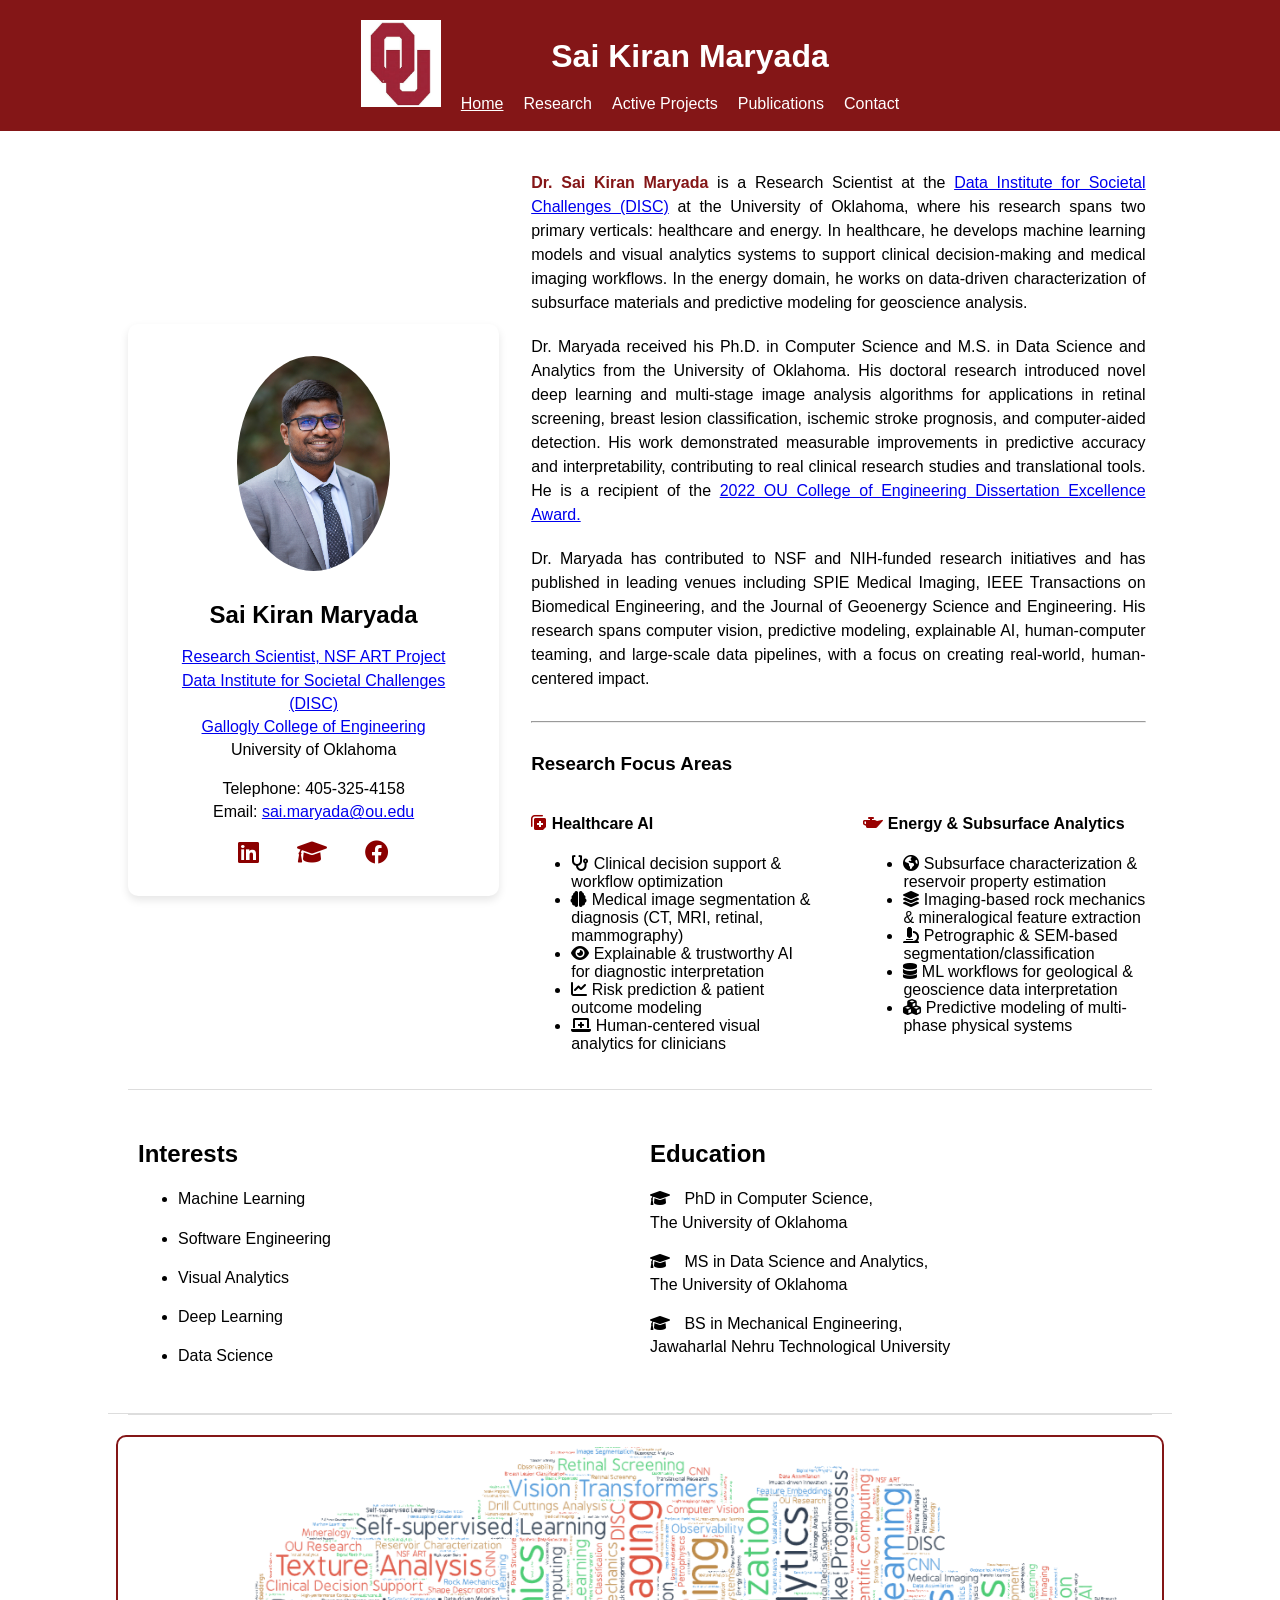
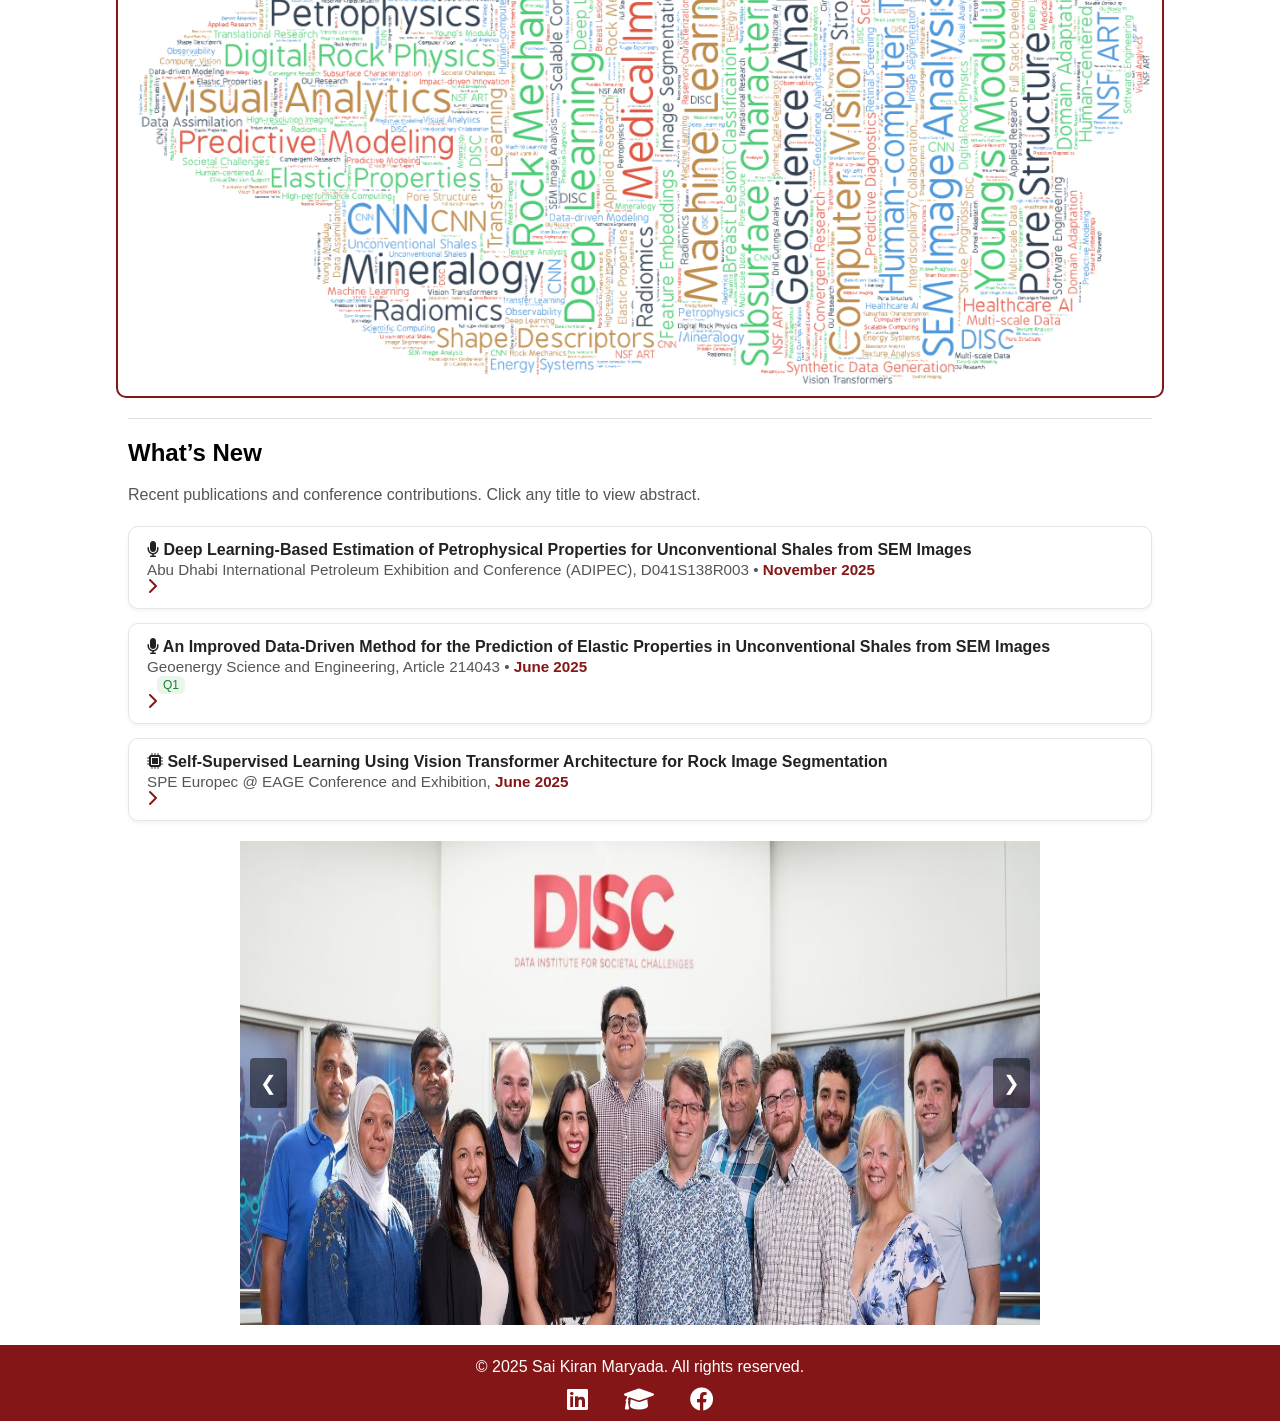
==== commit 520eb8cc: "Updated dissertation award link and affiliations" ====
--- a/index.html
+++ b/index.html
@@ -44,7 +44,10 @@
                         <a href="https://www.ou.edu/disc" target="_blank">
                             Data Institute for Societal Challenges (DISC)
                         </a><br>
-                        Gallogly College of Engineering
+                        <a href="https://www.ou.edu/coe" target="_blank">
+                            Gallogly College of Engineering
+                        </a><br>
+                        University of Oklahoma
                     </p>
 
                     <p class="center-text">
@@ -76,7 +79,7 @@
                                     algorithms for applications in retinal screening, breast lesion classification, ischemic stroke prognosis, 
                                     and computer-aided detection. His work demonstrated measurable improvements in predictive accuracy and 
                                     interpretability, contributing to real clinical research studies and translational tools. He is a recipient 
-                                    of the 2022 OU College of Engineering Dissertation Excellence Award.</p>
+                                    of the  <a href="https://ouccoe100.blogspot.com/2023/02/ou-engineering-presents-dissertation_10.html" target="_blank">2022 OU College of Engineering Dissertation Excellence Award.</a></p>
                                 
                                 <p>Dr. Maryada has contributed to NSF and NIH-funded research initiatives and has published in leading 
                                     venues including SPIE Medical Imaging,
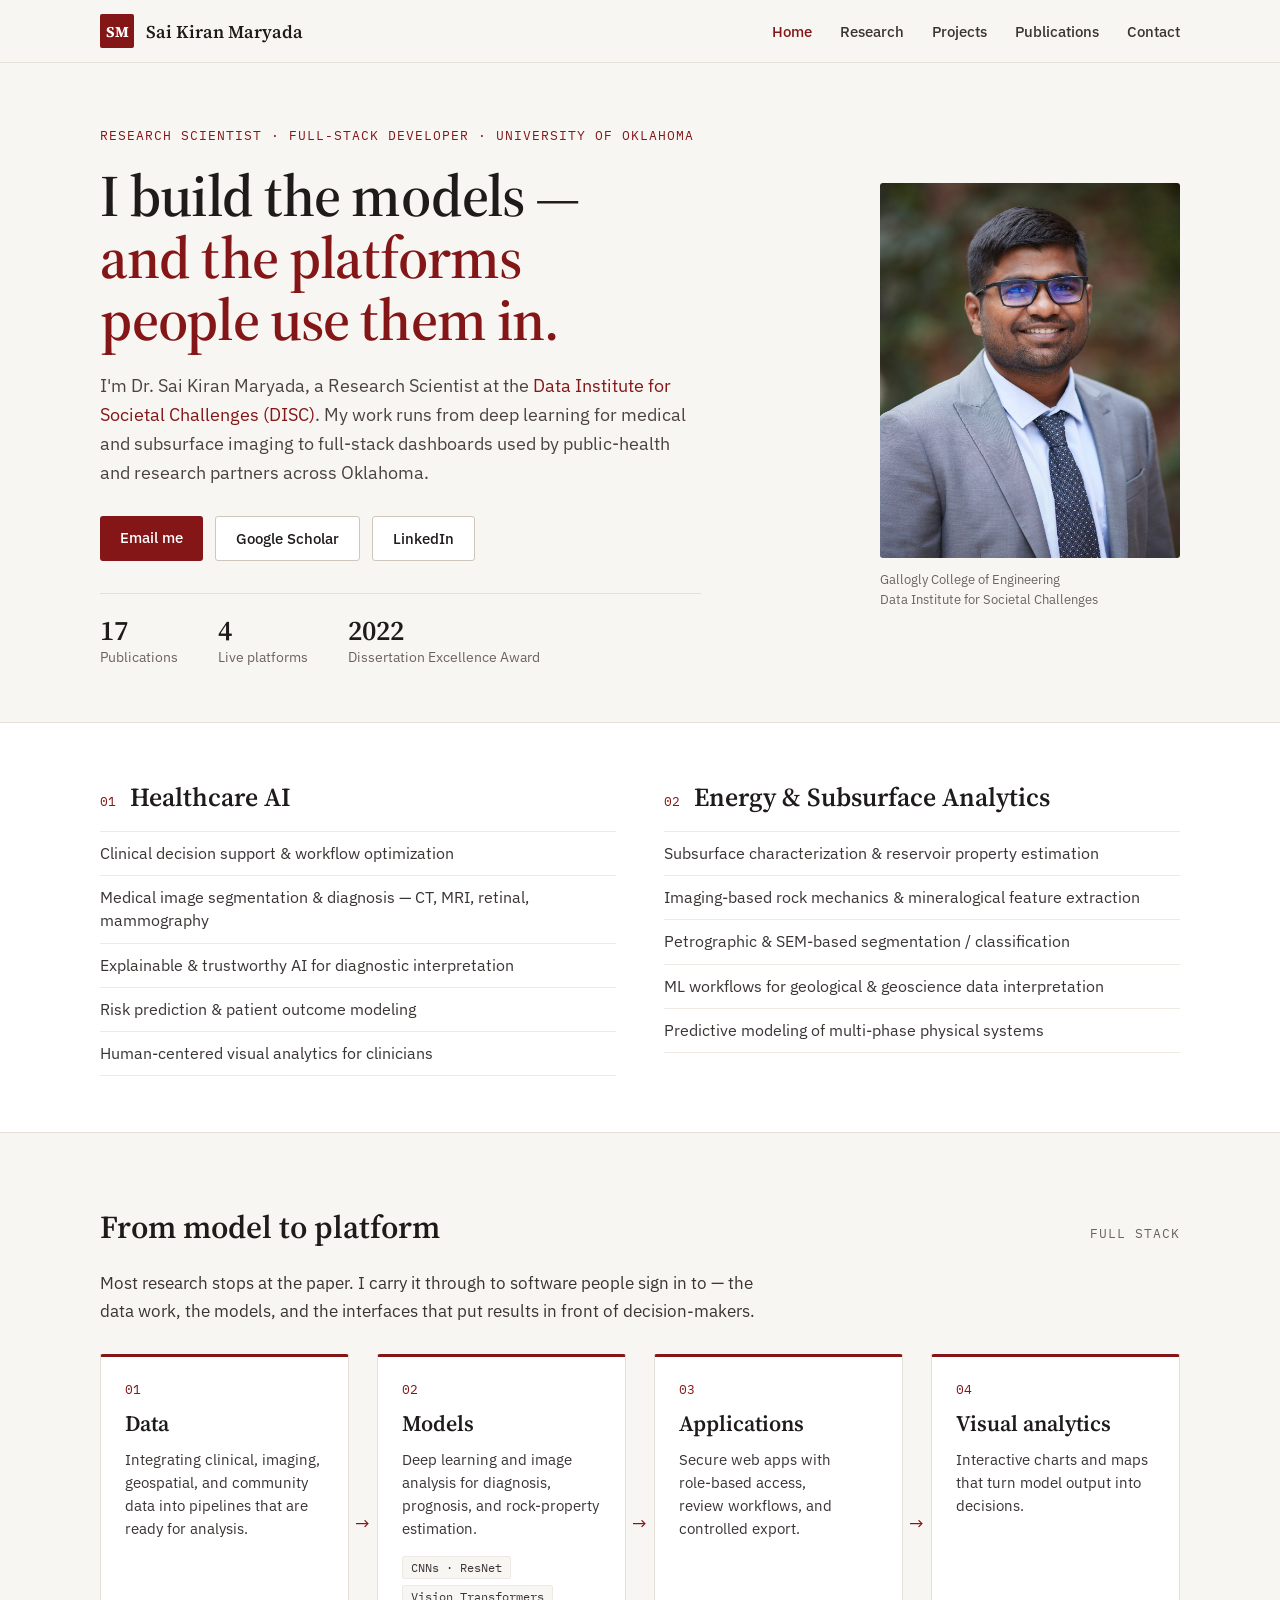
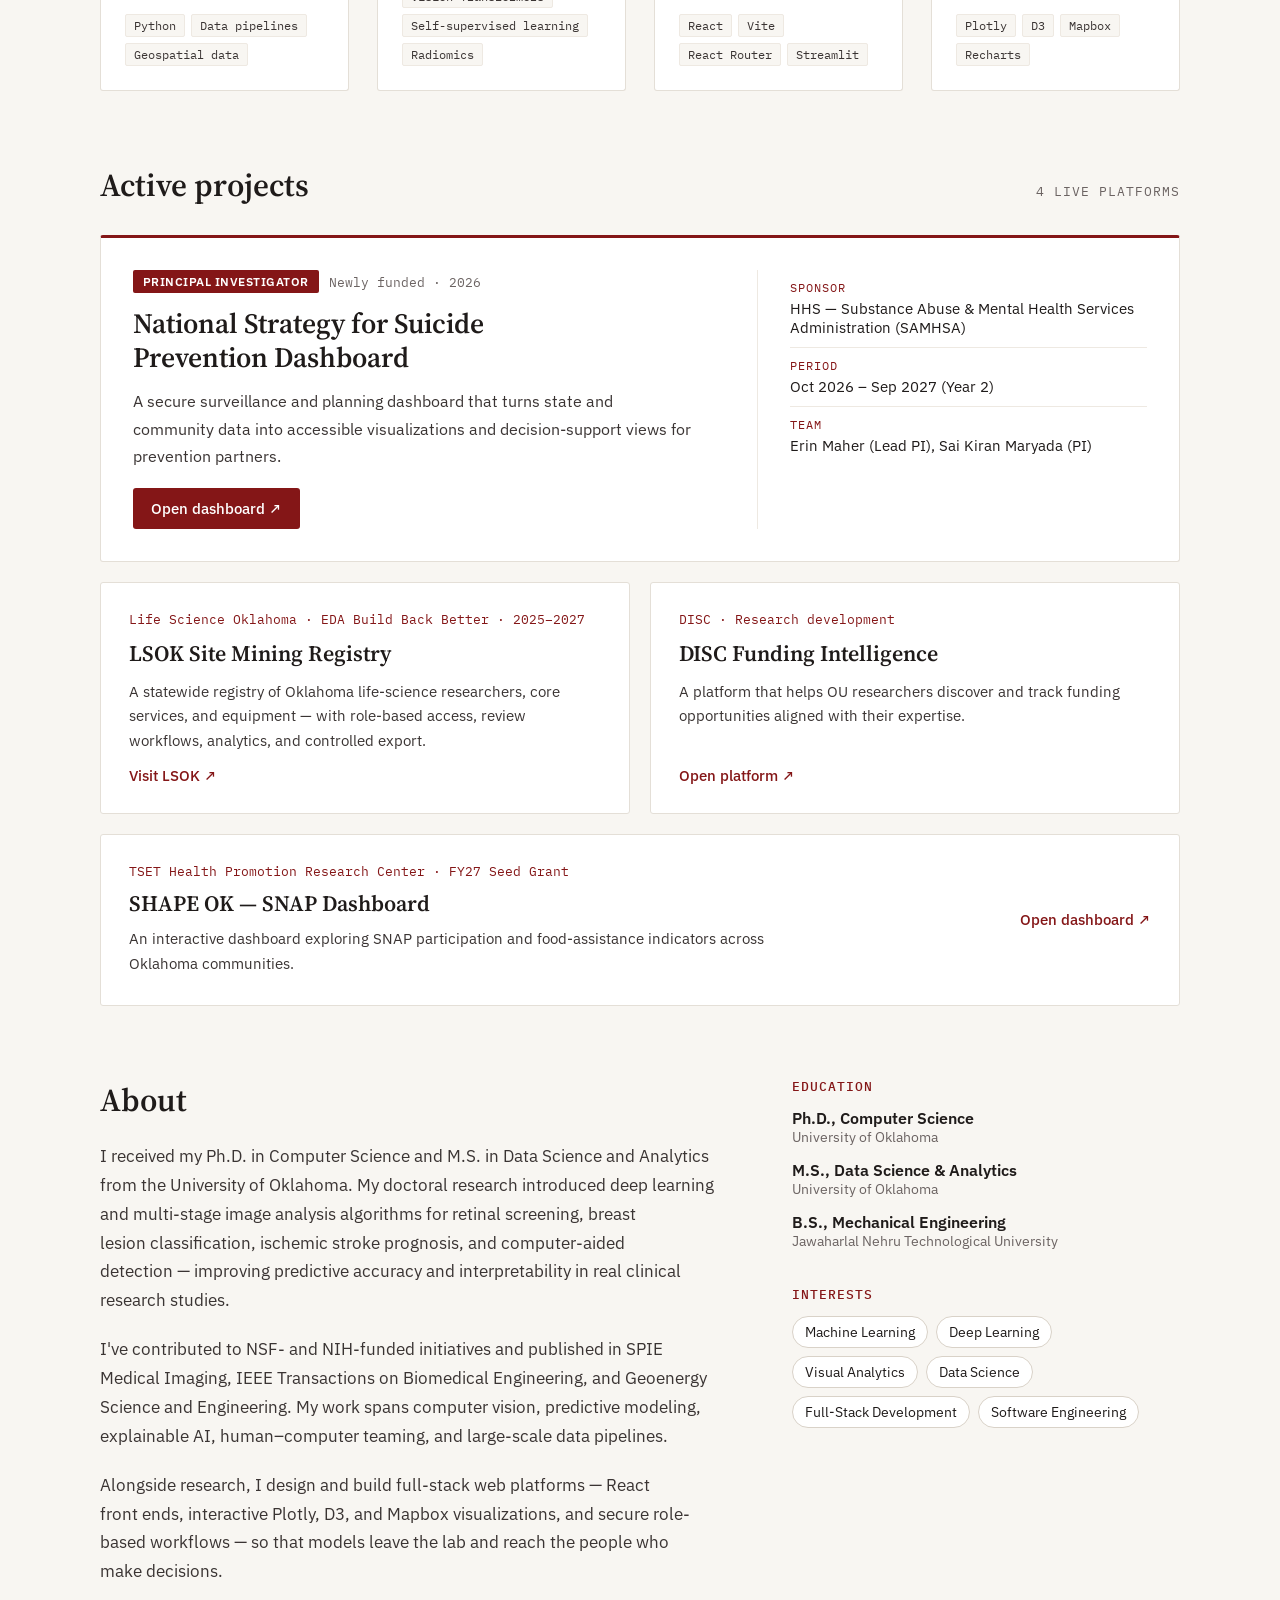
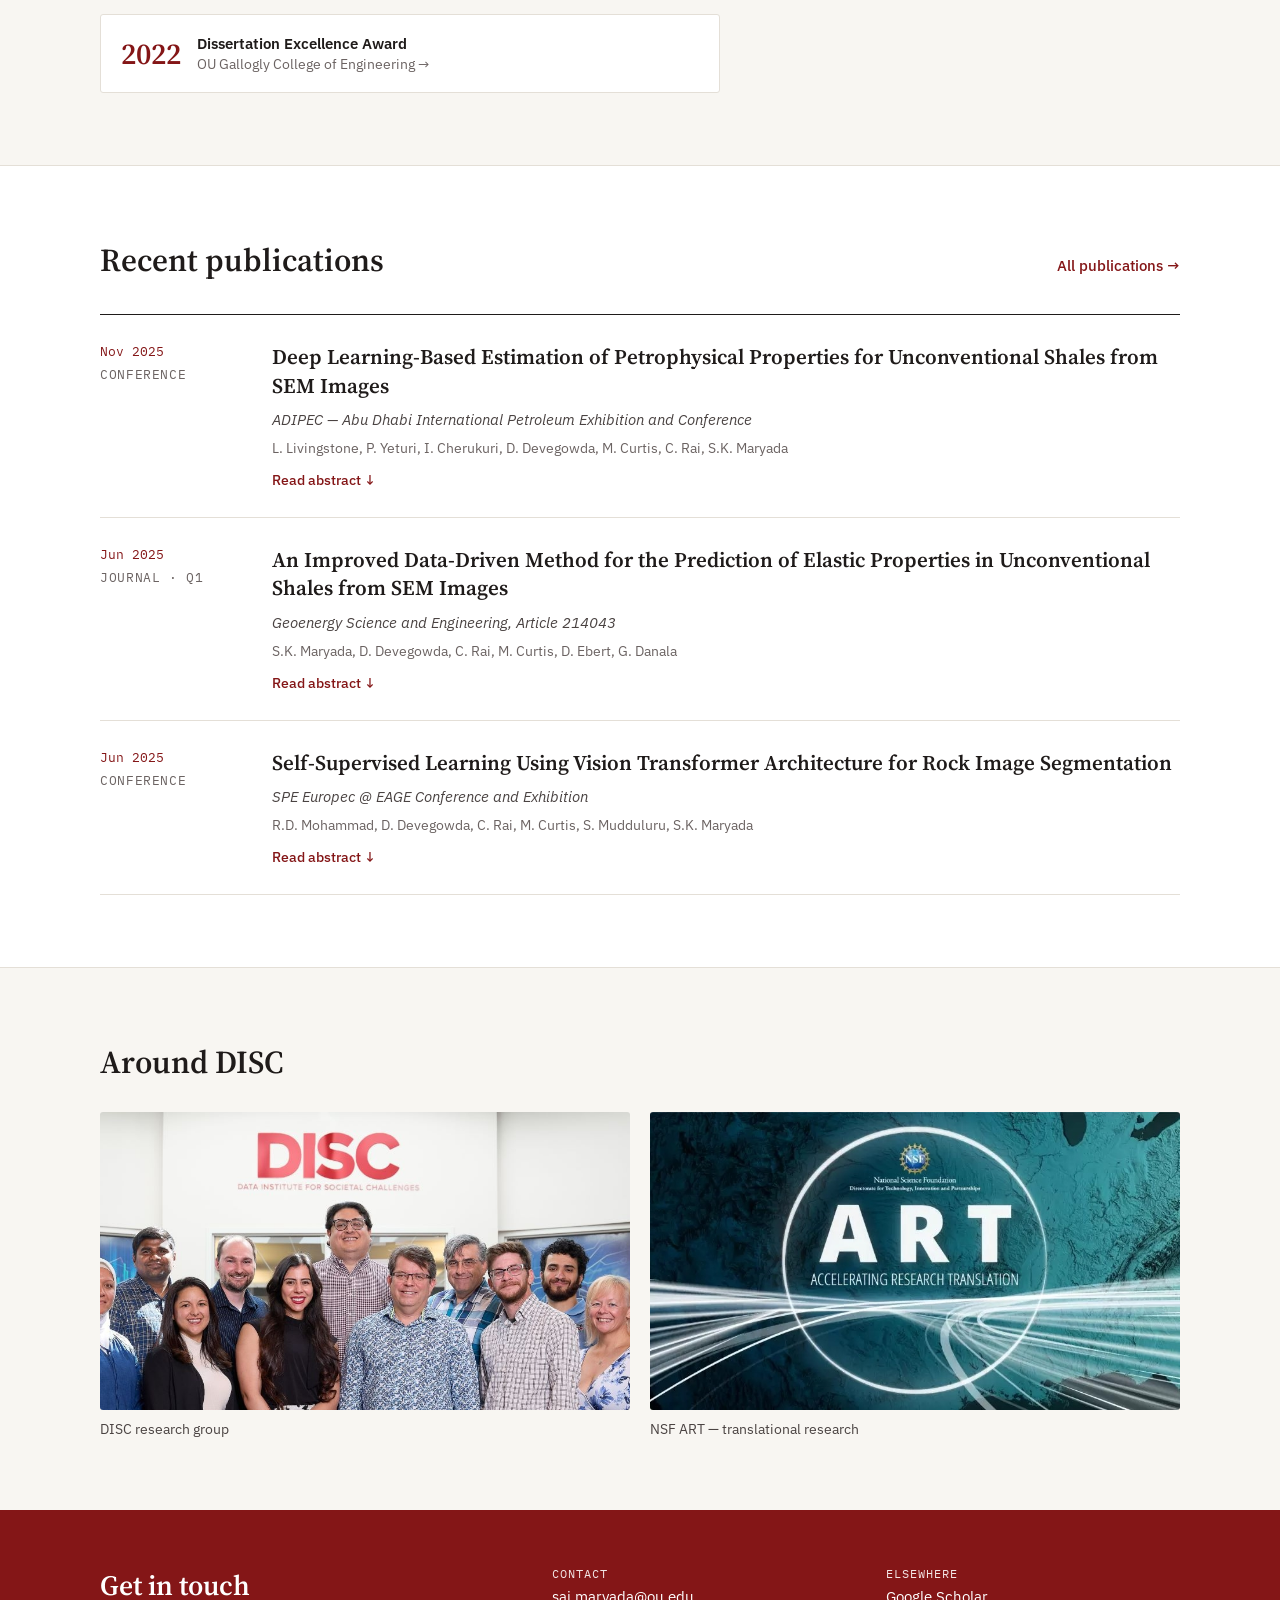
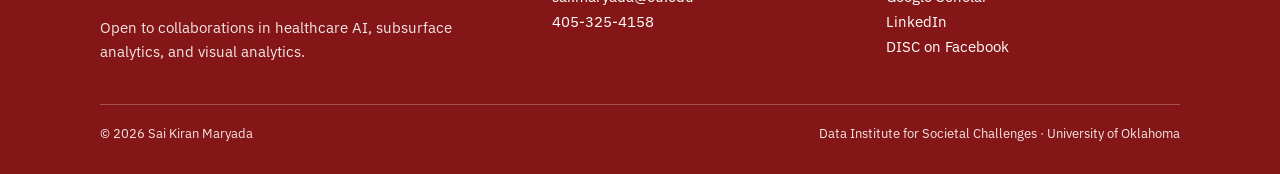
==== commit a3d746f2: "Redesign site with shared stylesheet and new homepage - Rebuild homepage from design handoff: hero, " ====
--- a/index.html
+++ b/index.html
@@ -1,317 +1,299 @@
 <!DOCTYPE html>
 <html lang="en">
 <head>
-    <meta charset="UTF-8">
-    <meta name="viewport" content="width=device-width, initial-scale=1.0">
-    <title>Sai Kiran Maryada</title>
-    <link rel="stylesheet" href="styles.css">
-    <link rel="icon" type="image/png" href="images/favicon.png">
-    <link rel="stylesheet" href="https://cdnjs.cloudflare.com/ajax/libs/font-awesome/6.0.0-beta3/css/all.min.css">
+  <meta charset="UTF-8">
+  <meta name="viewport" content="width=device-width, initial-scale=1">
+  <title>Sai Kiran Maryada — Research Scientist, University of Oklahoma</title>
+  <meta name="description" content="Dr. Sai Kiran Maryada, Research Scientist at the University of Oklahoma's Data Institute for Societal Challenges, builds machine learning models and visual analytics systems for healthcare and energy.">
+  <link rel="icon" type="image/png" href="images/favicon.png">
+  <link rel="preconnect" href="https://fonts.googleapis.com">
+  <link rel="preconnect" href="https://fonts.gstatic.com" crossorigin>
+  <link rel="stylesheet" href="https://fonts.googleapis.com/css2?family=Source+Serif+4:opsz,wght@8..60,400;8..60,600;8..60,700&family=IBM+Plex+Sans:wght@400;500;600&family=IBM+Plex+Mono:wght@400;500&display=swap">
+  <link rel="stylesheet" href="styles.css">
 </head>
 <body>
-    <div class="wrapper">
-        <header>
-            <div class="container header-container">
-                <div class="logo">
-                    <img src="images/oulogo.png" alt="OU Logo" class="ou-logo">
-                </div>
-                <div class="header-right">
-                    <h1>Sai Kiran Maryada</h1>
-                    <nav>
-                        <ul>
-                            <li><a href="index.html" class="active">Home</a></li>
-                            <li><a href="research.html">Research</a></li>
-                            <li><a href="active-projects.html">Active Projects</a></li>
-                            <li><a href="publications.html">Publications</a></li>
-                            <li><a href="contact.html">Contact</a></li>
-                        </ul>
-                    </nav>
-                </div>
-            </div>
-        </header>
-        <section class="intro container">
-            <div class="profile-card">
-                <img src="maryada2022.jpg" alt="Sai Kiran Maryada" class="profile-image">
-
-                <div class="profile-details">
-
-                    <h2 class="center-text">Sai Kiran Maryada</h2>
-
-                    <p class="center-text">
-                        <a href="https://www.ou.edu/research-norman/centers-institutes/cross-cutting-foundations/art-translational-research" target="_blank">
-                            Research Scientist, NSF ART Project
-                        </a><br>
-                        <a href="https://www.ou.edu/disc" target="_blank">
-                            Data Institute for Societal Challenges (DISC)
-                        </a><br>
-                        <a href="https://www.ou.edu/coe" target="_blank">
-                            Gallogly College of Engineering
-                        </a><br>
-                        University of Oklahoma
-                    </p>
-
-                    <p class="center-text">
-                        Telephone: 405-325-4158<br>
-                        Email: <a href="mailto:sai.maryada@ou.edu">sai.maryada@ou.edu</a>
-                    </p>
-
-                    <div class="social-icons-card center-icons">
-                        <a href="https://www.linkedin.com/in/saikiranreddymaryada/" target="_blank" class="fab fa-linkedin"></a>
-                        <a href="https://scholar.google.com/citations?user=Wo5n5wgAAAAJ&hl=en" target="_blank" class="fas fa-graduation-cap"></a>
-                        <a href="https://www.facebook.com/DISCatOU/" target="_blank" class="fab fa-facebook"></a>
-                    </div>
-
-                </div>
-            </div>
-
-            <div class="intro-text">
-                <!-- <h2>Welcome</h2> -->
-                <p align="justify">
-                        <p><strong>Dr. Sai Kiran Maryada</strong> is a Research Scientist at the 
-                                <a href="https://www.ou.edu/disc" target="_blank">Data Institute for Societal Challenges (DISC)</a> 
-                                at the University of Oklahoma, where his research spans two primary verticals: healthcare and energy. 
-                                In healthcare, he develops machine learning models and visual analytics systems to support clinical 
-                                decision-making and medical imaging workflows. In the energy domain, he works on data-driven 
-                                characterization of subsurface materials and predictive modeling for geoscience analysis.</p>
-
-                                <p>Dr. Maryada received his Ph.D. in Computer Science and M.S. in Data Science and Analytics from the 
-                                    University of Oklahoma. His doctoral research introduced novel deep learning and multi-stage image analysis 
-                                    algorithms for applications in retinal screening, breast lesion classification, ischemic stroke prognosis, 
-                                    and computer-aided detection. His work demonstrated measurable improvements in predictive accuracy and 
-                                    interpretability, contributing to real clinical research studies and translational tools. He is a recipient 
-                                    of the  <a href="https://ouccoe100.blogspot.com/2023/02/ou-engineering-presents-dissertation_10.html" target="_blank">2022 OU College of Engineering Dissertation Excellence Award.</a></p>
-                                
-                                <p>Dr. Maryada has contributed to NSF and NIH-funded research initiatives and has published in leading 
-                                    venues including SPIE Medical Imaging,
-                                    IEEE Transactions on Biomedical Engineering, and the Journal of Geoenergy Science and Engineering. 
-                             His research spans 
-                                    computer vision, predictive modeling, explainable AI, human-computer teaming, and large-scale data pipelines, 
-                                    with a focus on creating real-world, human-centered impact.</p>
-
-
-                </p>
-
-            
-            <!-- ✅ INSERT THE NEW BLOCK HERE ✅ -->
-
-            <hr style="margin: 30px 0;">
-
-            <h3>Research Focus Areas</h3>
-
-            <!-- <p align="justify">I focus on developing 
-            interpretable, reliable, and deployable machine learning systems designed to support real-world expert decision-making.</p> -->
-
-            <div class="research-focus-wrapper" style="display: flex; gap: 50px; flex-wrap: wrap; margin-top: 15px;">
-
-                <div class="research-focus-column" style="flex: 1; min-width: 280px;">
-                    <h4><i class="fas fa-notes-medical" style="color:#900;"></i> Healthcare AI</h4>
-                    <ul>
-                        <li><i class="fas fa-stethoscope"></i> Clinical decision support & workflow optimization</li>
-                        <li><i class="fas fa-brain"></i> Medical image segmentation & diagnosis (CT, MRI, retinal, mammography)</li>
-                        <li><i class="fas fa-eye"></i> Explainable & trustworthy AI for diagnostic interpretation</li>
-                        <li><i class="fas fa-chart-line"></i> Risk prediction & patient outcome modeling</li>
-                        <li><i class="fas fa-laptop-medical"></i> Human-centered visual analytics for clinicians</li>
-                    </ul>
-                </div>
-
-                <div class="research-focus-column" style="flex: 1; min-width: 280px;">
-                    <h4><i class="fas fa-oil-can" style="color:#900;"></i> Energy & Subsurface Analytics</h4>
-                    <ul>
-                        <li><i class="fas fa-globe-americas"></i> Subsurface characterization & reservoir property estimation</li>
-                        <li><i class="fas fa-layer-group"></i> Imaging-based rock mechanics & mineralogical feature extraction</li>
-                        <li><i class="fas fa-microscope"></i> Petrographic & SEM-based segmentation/classification</li>
-                        <li><i class="fas fa-database"></i> ML workflows for geological & geoscience data interpretation</li>
-                        <li><i class="fas fa-cubes"></i> Predictive modeling of multi-phase physical systems</li>
-                    </ul>
-                </div>
-
-            </div>
-            </div>
-    
-        
-           
-    
-        </section>
-        <section class="info-section container">
-            <div class="info-column">
-                <h2>Interests</h2>
-                <ul>
-                    <li><p>Machine Learning</p></li>
-                    <li><p>Software Engineering</p></li>
-                    <li><p>Visual Analytics</p></li>
-                    <li><p>Deep Learning</p></li>
-                    <li><p>Data Science</p></li>
-                </ul>
-            </div>
-            <div class="info-column">
-                <h2>Education</h2>
-                <ul class="education-list">
-                    <li><p align="justify"><i class="fas fa-graduation-cap"></i> PhD in Computer Science, <br>The University of Oklahoma</p></li>
-                    <li><p align="justify"><i class="fas fa-graduation-cap"></i> MS in Data Science and Analytics, <br>The University of Oklahoma</p></li>
-                    <li><p align="justify"><i class="fas fa-graduation-cap"></i>  BS in Mechanical Engineering, <br>Jawaharlal Nehru Technological University</p></li>
-                </ul>
-            </div>
-        </section>
-        <section class="word-map-section container info-section">
-            <img src="images/wordcloudhomepage.png" alt="Research Word Map" class="word-map-image">
-        </section>
-        
-        <!-- <section class="experience-awards container">
-            <h2>Experience and Awards</h2>
-            <div class="experience-awards-columns">
-                <div class="column">
-                    <ul>
-                        <li>National Science Foundation's ART: Intensifying Translation of Research in Oklahoma (InTRO) grant</li>
-                        <li>Silicon Valley Professor of Electrical and Computer Engineering</li>
-                        <li>Director, U.S. DHS Center of Excellence in Visual Analytics</li>
-                        <li>Director, Center for Education and Research in Information Assurance and Security</li>
-                        <li>Director, Purdue University Visual Analytics Center</li>
-                        <li>Professor, School of Electrical and Computer Engineering, Purdue University</li>
-                        <li>IEEE Fellow</li>
-                        <li>Entrepreneur Leadership Academy Fellow</li>
-                        <li>University Faculty Scholar</li>
-                    </ul>
-                </div>
-                <div class="column">
-                    <ul>
-                        <li>IEEE Computer Society Leadership</li>
-                        <li>IEEE Computer Society vgTC Visualization Academy</li>
-                        <li>IEEE Computer Society vgTC Technical Achievement Award</li>
-                        <li>United States Coast Guard Certificate of Merit, VACCINE Social Media Analytics and Reporting Toolkit Project Team</li>
-                        <li>U.S. Coast Guard Meritorious Team Commendation, U.S. Coast Guard, Port Resilience for Operational Tactical Enforcement to Combat Terrorism (PROTECT) Team</li>
-                        <li>Impact Award, DHS S&T</li>
-                        <li>Award of Excellence, DHS S&T</li>
-                    </ul>
-                </div>
-            </div>
-        </section> -->
-
-        <section id="whats-new" class="container whats-new">
-    <h2>What’s New</h2>
-    <p class="whats-new-intro">Recent publications and conference contributions. Click any title to view abstract.</p>
-
-        <!-- ITEM 1 -->
-        <details id="adipec-2025-petrophysical" class="whats-new-item">
-            <summary>
-                <span class="wn-title"><i class="fas fa-microphone"></i> Deep Learning-Based Estimation of Petrophysical Properties for Unconventional Shales from SEM Images</span>
-                <span class="wn-meta">Abu Dhabi International Petroleum Exhibition and Conference (ADIPEC),  D041S138R003 • <span class="wn-date-pulse">November 2025</span></span>
-                <i class="fas fa-chevron-right wn-caret" aria-hidden="true"></i>
-            </summary>
-            <div class="wn-content">
-                <p><strong>Authors:</strong> L. Livingstone, P. Yeturi, I. Cherukuri, D. Devegowda, M. Curtis, C. Rai, SK Maryada</p>
-                <p><strong>Abstract:</strong> We present a deep learning-based workflow to rapidly estimate petrophysical
-                properties in unconventional shales directly from SEM images. Using a dataset of over 8,000 images from
-                22 shale plays across North and South America and Europe, we first train a ResNet50-based CNN classifier to
-                distinguish microstructural differences between plays. The learned deep-learning feature representations
-                are then related to petrophysical properties such as porosity, mineralogy, and elastic properties.</p>
-
-                <p>This approach avoids traditional image segmentation workflows, which can take weeks per image due to the
-                complexity of shale microstructure. By extracting feature embeddings from the trained CNN, we enable fast,
-                scalable, and cost-effective estimation of petrophysical properties—especially useful in settings where core
-                preservation is challenging and only drill cuttings or small rock fragments are available. The results
-                demonstrate strong classification performance and high predictive capability, while also revealing digital
-                geologic analog relationships between similar plays.</p>
-
-                <p class="wn-links">
-                    <a href="https://onepetro.org/SPEADIP/proceedings/25ADIP/25ADIP/D041S138R003/793155" target="_blank" rel="noopener"><i class="fas fa-external-link-alt"></i> Conference Link </a>
-                </p>
-            </div>
-        </details>
-
-        <!-- ITEM 2 -->
-        <details id="jgse-2025-elastic" class="whats-new-item">
-            <summary>
-                <span class="wn-title"><i class="fas fa-microphone"></i> An Improved Data-Driven Method for the Prediction of Elastic Properties in Unconventional Shales from SEM Images</span>
-                <span class="wn-meta">Geoenergy Science and Engineering, Article 214043  • <span class="wn-date-pulse">June 2025</span></span>
-                <span class="wn-badges">
-                    <span class="badge badge-q1">Q1</span>
-                </span>
-                <i class="fas fa-chevron-right wn-caret" aria-hidden="true"></i>
-            </summary>
-            <div class="wn-content">
-                <p><strong>Authors:</strong> S.K. Maryada, D. Devegowda, C. Rai, M. Curtis, D. Ebert, G. Danala</p>
-                <p><strong>Abstract:</strong> We present a fast, image-based workflow to estimate Young’s modulus from SEM images of drill
-                cuttings collected from 14 unconventional shale plays across North and South America. Instead of relying on
-                extensive laboratory testing or interpretive well logs, we extract both textural features (e.g., entropy,
-                contrast, homogeneity, and energy) and shape-based attributes (e.g., circularity, aspect ratio, solidity, and
-                eccentricity) to characterize the mineralogical and pore structure within the samples.</p>
-
-                <p>This information is combined with deep learning-derived feature representations and correlated with
-                empirically measured elastic properties using non-parametric regression. The resulting models show strong
-                predictive capability across diverse geological settings and remain reliable even for previously unseen SEM
-                images. Incorporating both texture and shape metrics allows the approach to capture mineralogical variability
-                and pore geometry effects that strongly influence mechanical behavior.</p>
-
-                <p>Overall, this method provides a rapid, less subjective, and computationally efficient tool for preliminary rock
-                mechanics assessment—advancing the use of image-based analytics for data-driven exploration and reservoir
-                evaluation workflows.</p>
-                <p class="wn-links">
-                    <a href="https://www.sciencedirect.com/science/article/pii/S2949891025004014" target="_blank" rel="noopener"><i class="fas fa-link"></i> DOI / Journal Page Link </a>
-                </p>
-            </div>
-        </details>
-
-        <!-- ITEM 3 -->
-        <details id="spe-eage-2025-vit" class="whats-new-item">
-            <summary>
-                <span class="wn-title"><i class="fas fa-microchip"></i> Self-Supervised Learning Using Vision Transformer Architecture for Rock Image Segmentation</span>
-                <span class="wn-meta">SPE Europec @ EAGE Conference and Exhibition, <span class="wn-date-pulse">June 2025</span></span>
-                <i class="fas fa-chevron-right wn-caret" aria-hidden="true"></i>
-            </summary>
-            <div class="wn-content">
-                <p><strong>Authors:</strong> R.D. Mohammad, D. Devegowda, C. Rai, M. Curtis, S. Mudduluru, SK. Maryada</p>
-                <p><strong>Abstract:</strong> We present a self-supervised semantic segmentation workflow for SEM images of shale,
-                designed to eliminate the need for extensive manually annotated training datasets. Traditional semantic segmentation
-                approaches require pixel-level labels to differentiate organic matter, inorganic minerals, and pore structures —
-                a process that is both time-consuming and costly. In contrast, our method leverages a Vision Transformer-based
-                self-supervised architecture to learn pixel-level representations directly from the image data.</p>
-
-                <p>Our dataset consists of FIB-SEM images from 22 shale plays across North and South America. We apply carefully
-                designed image augmentations, including random cropping and contrast adjustments, to ensure the model captures both
-                global and localized microstructural variations. The trained model segments each image into 12 sub-classes, which we
-                subsequently group into the primary classes of organic material, inorganic material, and pore space. This approach
-                allows the algorithm to capture subtle grayscale and textural differences within each class, resulting in improved
-                microstructural interpretation.</p>
-
-                <p>The method performs robustly across a wide range of samples, enabling large-scale geological and petrophysical
-                analyses without manual labeling. While reduced segmentation quality occurs in approximately 5% of images, the
-                approach significantly accelerates shale characterization and reduces subjectivity and processing time. This work
-                illustrates the value of self-supervised segmentation as a scalable and efficient tool for subsurface rock analysis.</p>
-
-                <p class="wn-links">
-                    <a href="https://onepetro.org/SPEEURO/proceedings/25EURO/25EURO/692706" target="_blank" rel="noopener"><i class="fas fa-external-link-alt"></i> Conference Paper Link</a>
-                </p>
-            </div>
-        </details>
-    </section>
-
-
-
-        <section class="carousel-section container">
-            <div class="carousel">
-                <div class="carousel-images">
-                    <img src="images/discgroupimage.jpg" alt="DISC Group Image">
-                    <img src="images/ARTImage.jpg" alt="Active Project 1">
-                    <img src="images/methaneemission.jpg" alt="Active Project 2">
-                    <!-- <img src="images/AgriImage.jpg" alt="Active Project 3"> -->
-                </div>
-                <button class="carousel-control prev" onclick="prevSlide()">&#10094;</button>
-                <button class="carousel-control next" onclick="nextSlide()">&#10095;</button>
-            </div>
-        </section>
-    </div>
-    <footer>
-        <div class="container">
-            <p class="copyright">&copy; 2025 Sai Kiran Maryada. All rights reserved.</p>
-            <div class="social-icons">
-            <a href="https://www.linkedin.com/in/saikiranreddymaryada/" target="_blank" class="fab fa-linkedin"></a>
-            <a href="https://scholar.google.com/citations?user=Wo5n5wgAAAAJ&hl=en" target="_blank" class="fas fa-graduation-cap"></a>
-            <a href="https://www.facebook.com/DISCatOU/" target="_blank" class="fab fa-facebook"></a>
-            </div>
-        </div>
-    </footer>
-    <script src="script.js"></script>
+<div class="page">
+
+<header class="site-header">
+  <div class="container site-header__inner">
+    <a href="#top" class="brand">
+      <span class="brand__mark">SM</span>
+      <span class="brand__name">Sai Kiran Maryada</span>
+    </a>
+    <nav class="site-nav" aria-label="Main">
+      <a href="#top" class="is-active" aria-current="page">Home</a>
+      <a href="research.html">Research</a>
+      <a href="#projects">Projects</a>
+      <a href="publications.html">Publications</a>
+      <a href="#contact">Contact</a>
+    </nav>
+  </div>
+</header>
+
+<main id="top">
+
+  <!-- Hero -->
+  <section class="container hero">
+    <div class="hero__text">
+      <div class="eyebrow">Research Scientist · Full-stack developer · University of Oklahoma</div>
+      <h1 class="hero__title">I build the models&nbsp;— <em>and the platforms people use them in.</em></h1>
+      <p class="hero__intro">I'm Dr. Sai Kiran Maryada, a Research Scientist at the <a href="https://www.ou.edu/disc">Data Institute for Societal Challenges (DISC)</a>. My work runs from deep learning for medical and subsurface imaging to full-stack dashboards used by public-health and research partners across Oklahoma.</p>
+      <div class="btn-row">
+        <a href="mailto:sai.maryada@ou.edu" class="btn btn--primary">Email me</a>
+        <a href="https://scholar.google.com/citations?user=Wo5n5wgAAAAJ&amp;hl=en" class="btn btn--secondary">Google Scholar</a>
+        <a href="https://www.linkedin.com/in/saikiranreddymaryada/" class="btn btn--secondary">LinkedIn</a>
+      </div>
+      <dl class="stats">
+        <div><dt>17</dt><dd><a href="publications.html">Publications</a></dd></div>
+        <div><dt>4</dt><dd><a href="#projects">Live platforms</a></dd></div>
+        <div><dt>2022</dt><dd>Dissertation Excellence Award</dd></div>
+      </dl>
+    </div>
+    <figure class="hero__figure">
+      <div class="hero__photo">
+        <img src="maryada2022.jpg" alt="Sai Kiran Maryada" width="380" height="475">
+      </div>
+      <figcaption class="hero__caption">Gallogly College of Engineering<br>Data Institute for Societal Challenges</figcaption>
+    </figure>
+  </section>
+
+  <!-- Research areas -->
+  <section class="band">
+    <div class="container areas">
+      <div class="area">
+        <div class="area__head"><span class="area__num">01</span><h2 class="area__title">Healthcare AI</h2></div>
+        <ul class="rule-list">
+          <li>Clinical decision support &amp; workflow optimization</li>
+          <li>Medical image segmentation &amp; diagnosis — CT, MRI, retinal, mammography</li>
+          <li>Explainable &amp; trustworthy AI for diagnostic interpretation</li>
+          <li>Risk prediction &amp; patient outcome modeling</li>
+          <li>Human-centered visual analytics for clinicians</li>
+        </ul>
+      </div>
+      <div class="area">
+        <div class="area__head"><span class="area__num">02</span><h2 class="area__title">Energy &amp; Subsurface Analytics</h2></div>
+        <ul class="rule-list">
+          <li>Subsurface characterization &amp; reservoir property estimation</li>
+          <li>Imaging-based rock mechanics &amp; mineralogical feature extraction</li>
+          <li>Petrographic &amp; SEM-based segmentation / classification</li>
+          <li>ML workflows for geological &amp; geoscience data interpretation</li>
+          <li>Predictive modeling of multi-phase physical systems</li>
+        </ul>
+      </div>
+    </div>
+  </section>
+
+  <!-- Model to platform (full stack) -->
+  <section id="stack" class="container stack-section">
+    <div class="section-head">
+      <h2 class="section-title">From model to platform</h2>
+      <span class="tag">Full stack</span>
+    </div>
+    <p class="stack-section__lead">Most research stops at the paper. I carry it through to software people sign in to — the data work, the models, and the interfaces that put results in front of decision-makers.</p>
+    <ol class="pipeline">
+      <li class="pipeline__step">
+        <span class="pipeline__num">01</span>
+        <h3 class="pipeline__title">Data</h3>
+        <p class="pipeline__desc">Integrating clinical, imaging, geospatial, and community data into pipelines that are ready for analysis.</p>
+        <ul class="tags"><li>Python</li><li>Data pipelines</li><li>Geospatial data</li></ul>
+      </li>
+      <li class="pipeline__step">
+        <span class="pipeline__num">02</span>
+        <h3 class="pipeline__title">Models</h3>
+        <p class="pipeline__desc">Deep learning and image analysis for diagnosis, prognosis, and rock-property estimation.</p>
+        <ul class="tags"><li>CNNs · ResNet</li><li>Vision Transformers</li><li>Self-supervised learning</li><li>Radiomics</li></ul>
+      </li>
+      <li class="pipeline__step">
+        <span class="pipeline__num">03</span>
+        <h3 class="pipeline__title">Applications</h3>
+        <p class="pipeline__desc">Secure web apps with role-based access, review workflows, and controlled export.</p>
+        <ul class="tags"><li>React</li><li>Vite</li><li>React Router</li><li>Streamlit</li></ul>
+      </li>
+      <li class="pipeline__step">
+        <span class="pipeline__num">04</span>
+        <h3 class="pipeline__title">Visual analytics</h3>
+        <p class="pipeline__desc">Interactive charts and maps that turn model output into decisions.</p>
+        <ul class="tags"><li>Plotly</li><li>D3</li><li>Mapbox</li><li>Recharts</li></ul>
+      </li>
+    </ol>
+  </section>
+
+  <!-- Active projects -->
+  <section id="projects" class="container projects">
+    <div class="section-head">
+      <h2 class="section-title">Active projects</h2>
+      <span class="tag">4 live platforms</span>
+    </div>
+    <div class="project-grid">
+      <article class="card card--featured">
+        <div class="card__body">
+          <div class="card__badges">
+            <span class="badge">Principal Investigator</span>
+            <span class="card__note">Newly funded · 2026</span>
+          </div>
+          <h3 class="card__title">National Strategy for Suicide Prevention Dashboard</h3>
+          <p class="card__desc">A secure surveillance and planning dashboard that turns state and community data into accessible visualizations and decision-support views for prevention partners.</p>
+          <a href="https://dashboard-ui.disc.ourcloud.ou.edu/" class="btn btn--primary btn--sm">Open dashboard ↗</a>
+        </div>
+        <dl class="facts">
+          <div><dt>Sponsor</dt><dd>HHS — Substance Abuse &amp; Mental Health Services Administration (SAMHSA)</dd></div>
+          <div><dt>Period</dt><dd>Oct 2026 – Sep 2027 (Year 2)</dd></div>
+          <div><dt>Team</dt><dd>Erin Maher (Lead PI), Sai Kiran Maryada (PI)</dd></div>
+        </dl>
+      </article>
+      <article class="card card--project">
+        <span class="card__meta">Life Science Oklahoma · EDA Build Back Better · 2025–2027</span>
+        <h3 class="card__title">LSOK Site Mining Registry</h3>
+        <p class="card__desc">A statewide registry of Oklahoma life-science researchers, core services, and equipment — with role-based access, review workflows, analytics, and controlled export.</p>
+        <a href="https://lsok.disc.ourcloud.ou.edu/" class="text-link">Visit LSOK ↗</a>
+      </article>
+      <article class="card card--project">
+        <span class="card__meta">DISC · Research development</span>
+        <h3 class="card__title">DISC Funding Intelligence</h3>
+        <p class="card__desc">A platform that helps OU researchers discover and track funding opportunities aligned with their expertise.</p>
+        <a href="https://funding.disc.ourcloud.ou.edu/" class="text-link">Open platform ↗</a>
+      </article>
+      <article class="card card--wide">
+        <div class="card__body">
+          <span class="card__meta">TSET Health Promotion Research Center · FY27 Seed Grant</span>
+          <h3 class="card__title">SHAPE OK — SNAP Dashboard</h3>
+          <p class="card__desc">An interactive dashboard exploring SNAP participation and food-assistance indicators across Oklahoma communities.</p>
+        </div>
+        <a href="https://shape-ok-snap-dashboard.disc.ourcloud.ou.edu/" class="text-link">Open dashboard ↗</a>
+      </article>
+    </div>
+  </section>
+
+  <!-- About -->
+  <section class="container section about">
+    <div class="about__main prose">
+      <h2 class="section-title">About</h2>
+      <p>I received my Ph.D. in Computer Science and M.S. in Data Science and Analytics from the University of Oklahoma. My doctoral research introduced deep learning and multi-stage image analysis algorithms for retinal screening, breast lesion classification, ischemic stroke prognosis, and computer-aided detection — improving predictive accuracy and interpretability in real clinical research studies.</p>
+      <p>I've contributed to NSF- and NIH-funded initiatives and published in SPIE Medical Imaging, IEEE Transactions on Biomedical Engineering, and Geoenergy Science and Engineering. My work spans computer vision, predictive modeling, explainable AI, human–computer teaming, and large-scale data pipelines.</p>
+      <p>Alongside research, I design and build full-stack web platforms — React front ends, interactive Plotly, D3, and Mapbox visualizations, and secure role-based workflows — so that models leave the lab and reach the people who make decisions.</p>
+      <a href="https://ouccoe100.blogspot.com/2023/02/ou-engineering-presents-dissertation_10.html" class="award">
+        <span class="award__year">2022</span>
+        <span class="award__text"><span class="award__title">Dissertation Excellence Award</span><span class="award__sub">OU Gallogly College of Engineering →</span></span>
+      </a>
+    </div>
+    <aside class="about__aside">
+      <div class="aside-block">
+        <h3 class="label">Education</h3>
+        <div class="edu-list">
+          <div><div class="edu__degree">Ph.D., Computer Science</div><div class="edu__school">University of Oklahoma</div></div>
+          <div><div class="edu__degree">M.S., Data Science &amp; Analytics</div><div class="edu__school">University of Oklahoma</div></div>
+          <div><div class="edu__degree">B.S., Mechanical Engineering</div><div class="edu__school">Jawaharlal Nehru Technological University</div></div>
+        </div>
+      </div>
+      <div class="aside-block">
+        <h3 class="label">Interests</h3>
+        <div class="chips">
+          <span class="chip">Machine Learning</span>
+          <span class="chip">Deep Learning</span>
+          <span class="chip">Visual Analytics</span>
+          <span class="chip">Data Science</span>
+          <span class="chip">Full-Stack Development</span>
+          <span class="chip">Software Engineering</span>
+        </div>
+      </div>
+    </aside>
+  </section>
+
+  <!-- Recent publications -->
+  <section id="publications" class="band">
+    <div class="container section pubs">
+      <div class="section-head">
+        <h2 class="section-title">Recent publications</h2>
+        <a href="publications.html" class="section-head__link">All publications →</a>
+      </div>
+      <div class="pub-list">
+        <article class="pub">
+          <div class="pub__side">
+            <span class="pub__date">Nov 2025</span>
+            <span class="pub__type">Conference</span>
+          </div>
+          <div class="pub__body">
+            <h3 class="pub__title"><a href="https://onepetro.org/SPEADIP/proceedings/25ADIP/25ADIP/D041S138R003/793155">Deep Learning-Based Estimation of Petrophysical Properties for Unconventional Shales from SEM Images</a></h3>
+            <div class="pub__venue">ADIPEC — Abu Dhabi International Petroleum Exhibition and Conference</div>
+            <div class="pub__authors">L. Livingstone, P. Yeturi, I. Cherukuri, D. Devegowda, M. Curtis, C. Rai, S.K. Maryada</div>
+            <p class="pub__abstract" id="abs-adipec-2025">A deep learning workflow that rapidly estimates petrophysical properties in unconventional shales directly from SEM images. Using 8,000+ images from 22 shale plays, a ResNet50-based classifier learns microstructural differences; its feature embeddings are then related to porosity, mineralogy, and elastic properties — avoiding segmentation workflows that can take weeks per image.</p>
+            <button type="button" class="pub__toggle" aria-controls="abs-adipec-2025" aria-expanded="true" hidden>Hide abstract ↑</button>
+          </div>
+        </article>
+        <article class="pub">
+          <div class="pub__side">
+            <span class="pub__date">Jun 2025</span>
+            <span class="pub__type">Journal · Q1</span>
+          </div>
+          <div class="pub__body">
+            <h3 class="pub__title"><a href="https://www.sciencedirect.com/science/article/pii/S2949891025004014">An Improved Data-Driven Method for the Prediction of Elastic Properties in Unconventional Shales from SEM Images</a></h3>
+            <div class="pub__venue">Geoenergy Science and Engineering, Article 214043</div>
+            <div class="pub__authors">S.K. Maryada, D. Devegowda, C. Rai, M. Curtis, D. Ebert, G. Danala</div>
+            <p class="pub__abstract" id="abs-jgse-2025">A fast, image-based workflow to estimate Young’s modulus from SEM images of drill cuttings across 14 shale plays. Textural and shape-based features are combined with deep learning representations and correlated with measured elastic properties via non-parametric regression, yielding strong predictive capability that holds on previously unseen images.</p>
+            <button type="button" class="pub__toggle" aria-controls="abs-jgse-2025" aria-expanded="true" hidden>Hide abstract ↑</button>
+          </div>
+        </article>
+        <article class="pub">
+          <div class="pub__side">
+            <span class="pub__date">Jun 2025</span>
+            <span class="pub__type">Conference</span>
+          </div>
+          <div class="pub__body">
+            <h3 class="pub__title"><a href="https://onepetro.org/SPEEURO/proceedings/25EURO/25EURO/692706">Self-Supervised Learning Using Vision Transformer Architecture for Rock Image Segmentation</a></h3>
+            <div class="pub__venue">SPE Europec @ EAGE Conference and Exhibition</div>
+            <div class="pub__authors">R.D. Mohammad, D. Devegowda, C. Rai, M. Curtis, S. Mudduluru, S.K. Maryada</div>
+            <p class="pub__abstract" id="abs-spe-eage-2025">A self-supervised ViT-based segmentation workflow for FIB-SEM shale images that removes the need for pixel-level labels. The model segments images into 12 sub-classes grouped into organic, inorganic, and pore space, performing robustly across 22 shale plays and significantly accelerating shale characterization.</p>
+            <button type="button" class="pub__toggle" aria-controls="abs-spe-eage-2025" aria-expanded="true" hidden>Hide abstract ↑</button>
+          </div>
+        </article>
+      </div>
+    </div>
+  </section>
+
+  <!-- Around DISC -->
+  <section class="container section gallery-section">
+    <h2 class="section-title">Around DISC</h2>
+    <div class="gallery gallery--2">
+      <figure>
+        <div class="media"><img src="images/discgroupimage.jpg" alt="DISC group" loading="lazy"></div>
+        <figcaption>DISC research group</figcaption>
+      </figure>
+      <figure>
+        <div class="media"><img src="images/ARTImage.jpg" alt="NSF ART project" loading="lazy"></div>
+        <figcaption>NSF ART — translational research</figcaption>
+      </figure>
+    </div>
+  </section>
+
+</main>
+
+<footer id="contact" class="site-footer">
+  <div class="container site-footer__inner">
+    <div class="site-footer__grid">
+      <div class="site-footer__intro">
+        <div class="site-footer__title">Get in touch</div>
+        <div class="site-footer__blurb">Open to collaborations in healthcare AI, subsurface analytics, and visual analytics.</div>
+      </div>
+      <div class="site-footer__col">
+        <div class="site-footer__label">Contact</div>
+        <a href="mailto:sai.maryada@ou.edu">sai.maryada@ou.edu</a>
+        <a href="tel:4053254158">405-325-4158</a>
+      </div>
+      <div class="site-footer__col">
+        <div class="site-footer__label">Elsewhere</div>
+        <a href="https://scholar.google.com/citations?user=Wo5n5wgAAAAJ&amp;hl=en">Google Scholar</a>
+        <a href="https://www.linkedin.com/in/saikiranreddymaryada/">LinkedIn</a>
+        <a href="https://www.facebook.com/DISCatOU/">DISC on Facebook</a>
+      </div>
+    </div>
+    <div class="site-footer__bottom">
+      <span>© 2026 Sai Kiran Maryada</span>
+      <span>Data Institute for Societal Challenges · University of Oklahoma</span>
+    </div>
+  </div>
+</footer>
+
+</div>
+<script src="script.js"></script>
 </body>
 </html>
-
-
--- a/styles.css
+++ b/styles.css
@@ -1,645 +1,1051 @@
+/* ==========================================================================
+   Sai Kiran Maryada — site stylesheet
+   One shared stylesheet for every page. Tokens first, then base, layout,
+   shared chrome (header/footer), components, and page-specific sections.
+   ========================================================================== */
+
+/* ---------- Tokens ---------- */
+:root {
+  --crimson: #841617;
+  --crimson-dark: #5c0e0f;
+
+  --ink: #1f1b1a;
+  --body: #3a3433;
+  --secondary: #4a4342;
+  --muted: #6b6362;
+  --on-crimson-muted: #f3e6e6;
+
+  --bg: #f8f6f2;
+  --surface: #fff;
+  --placeholder: #e9e4dc;
+
+  --border: #e4dfd7;
+  --border-light: #eee9e2;
+  --border-control: #cfc7bc;
+  --border-chip: #d9d2c8;
+
+  --font-serif: 'Source Serif 4', Georgia, serif;
+  --font-sans: 'IBM Plex Sans', system-ui, sans-serif;
+  --font-mono: 'IBM Plex Mono', ui-monospace, monospace;
+
+  --radius-badge: 2px;
+  --radius: 3px;
+  --radius-pill: 999px;
+
+  --container: 1160px;
+  --gutter: 40px;
+  --section-y: 72px;
+}
+
+/* ---------- Base ---------- */
+*, *::before, *::after { box-sizing: border-box; }
+
+html { scroll-behavior: smooth; }
+
 body {
-    font-family: Arial, sans-serif;
-    background-color: #ffffff;
-    color: #000000;
-    margin: 0;
-    padding: 0;
-    display: flex;
-    flex-direction: column;
-    min-height: 100vh;
-}
-
-p {
-    font-size: 1em;
+  margin: 0;
+  background: var(--bg);
+  color: var(--ink);
+  font-family: var(--font-sans);
+  -webkit-font-smoothing: antialiased;
+}
+
+img { max-width: 100%; }
+
+a { color: var(--crimson); text-decoration: none; }
+a:hover { color: var(--crimson-dark); text-decoration: underline; }
+
+.page {
+  min-height: 100vh;
+  display: flex;
+  flex-direction: column;
+}
+
+.page > main { flex: 1; }
+
+.container {
+  max-width: var(--container);
+  margin: 0 auto;
+  padding-left: var(--gutter);
+  padding-right: var(--gutter);
+}
+
+.section { padding-top: var(--section-y); padding-bottom: var(--section-y); }
+
+.band {
+  background: var(--surface);
+  border-top: 1px solid var(--border);
+  border-bottom: 1px solid var(--border);
+}
+
+.section-stack { display: flex; flex-direction: column; gap: 28px; }
+
+/* ---------- Type helpers ---------- */
+.eyebrow {
+  font-family: var(--font-mono);
+  font-size: 12.5px;
+  letter-spacing: 0.08em;
+  text-transform: uppercase;
+  color: var(--crimson);
+}
+
+.tag {
+  font-family: var(--font-mono);
+  font-size: 12.5px;
+  letter-spacing: 0.08em;
+  text-transform: uppercase;
+  color: var(--muted);
+}
+
+.label {
+  margin: 0;
+  font-family: var(--font-mono);
+  font-size: 12.5px;
+  font-weight: 500;
+  letter-spacing: 0.08em;
+  text-transform: uppercase;
+  color: var(--crimson);
+}
+
+.section-head {
+  display: flex;
+  justify-content: space-between;
+  align-items: baseline;
+  gap: 24px;
+  flex-wrap: wrap;
+}
+
+.section-title {
+  margin: 0;
+  font-family: var(--font-serif);
+  font-weight: 600;
+  font-size: 32px;
+}
+
+.section-head__link { font-size: 14.5px; font-weight: 500; }
+
+/* ---------- Buttons ---------- */
+.btn-row { display: flex; gap: 12px; flex-wrap: wrap; margin-top: 6px; }
+
+.btn {
+  display: inline-block;
+  padding: 12px 20px;
+  font-size: 14.5px;
+  font-weight: 500;
+  border-radius: var(--radius);
+  white-space: nowrap;
+  text-decoration: none;
+}
+
+.btn:hover { text-decoration: none; }
+
+.btn--primary { background: var(--crimson); color: #fff; }
+.btn--primary:hover { background: var(--crimson-dark); color: #fff; }
+
+.btn--secondary {
+  background: var(--surface);
+  color: var(--ink);
+  border: 1px solid var(--border-control);
+}
+.btn--secondary:hover { color: var(--ink); border-color: var(--muted); }
+
+.btn--sm { padding: 11px 18px; }
+
+.text-link { font-size: 14.5px; font-weight: 500; }
+
+/* ---------- Header ---------- */
+.site-header {
+  position: sticky;
+  top: 0;
+  z-index: 10;
+  background: rgba(248, 246, 242, 0.92);
+  -webkit-backdrop-filter: blur(8px);
+  backdrop-filter: blur(8px);
+  border-bottom: 1px solid var(--border);
+}
+
+.site-header__inner {
+  padding-top: 14px;
+  padding-bottom: 14px;
+  display: flex;
+  align-items: center;
+  justify-content: space-between;
+  gap: 24px;
+  flex-wrap: wrap;
+}
+
+.brand {
+  display: flex;
+  align-items: center;
+  gap: 12px;
+  color: var(--ink);
+}
+.brand:hover { color: var(--ink); text-decoration: none; }
+
+.brand__mark {
+  width: 34px;
+  height: 34px;
+  background: var(--crimson);
+  color: #fff;
+  display: flex;
+  align-items: center;
+  justify-content: center;
+  font-family: var(--font-serif);
+  font-weight: 700;
+  font-size: 15px;
+  border-radius: var(--radius-badge);
+}
+
+.brand__name {
+  font-family: var(--font-serif);
+  font-weight: 600;
+  font-size: 18px;
+}
+
+.site-nav {
+  display: flex;
+  gap: 28px;
+  font-size: 14.5px;
+  font-weight: 500;
+  flex-wrap: wrap;
+}
+
+.site-nav a { color: var(--body); }
+.site-nav a:hover { color: var(--body); }
+.site-nav a.is-active,
+.site-nav a.is-active:hover { color: var(--crimson); }
+
+/* ---------- Footer ---------- */
+.site-footer { background: var(--crimson); color: #fff; }
+
+.site-footer__inner {
+  padding-top: 56px;
+  padding-bottom: 32px;
+  display: flex;
+  flex-direction: column;
+  gap: 40px;
+}
+
+.site-footer__grid {
+  display: grid;
+  grid-template-columns: minmax(0, 1.4fr) minmax(0, 1fr) minmax(0, 1fr);
+  gap: 40px;
+}
+
+.site-footer__title {
+  font-family: var(--font-serif);
+  font-size: 28px;
+  font-weight: 600;
+}
+
+.site-footer__blurb {
+  font-size: 15px;
+  line-height: 1.6;
+  color: var(--on-crimson-muted);
+  max-width: 360px;
+}
+
+.site-footer__col { display: flex; flex-direction: column; gap: 6px; font-size: 15px; }
+.site-footer__intro { display: flex; flex-direction: column; gap: 12px; }
+
+.site-footer__label {
+  font-family: var(--font-mono);
+  font-size: 12px;
+  letter-spacing: 0.08em;
+  text-transform: uppercase;
+  color: var(--on-crimson-muted);
+}
+
+.site-footer a,
+.site-footer a:hover { color: #fff; }
+
+.site-footer__bottom {
+  border-top: 1px solid rgba(255, 255, 255, 0.25);
+  padding-top: 20px;
+  font-size: 13px;
+  color: var(--on-crimson-muted);
+  display: flex;
+  justify-content: space-between;
+  gap: 16px;
+  flex-wrap: wrap;
+}
+
+/* ---------- Hero (home) ---------- */
+.hero {
+  padding-top: 64px;
+  padding-bottom: 56px;
+  display: grid;
+  grid-template-columns: minmax(0, 1.45fr) minmax(0, 1fr);
+  gap: 64px;
+  align-items: center;
+}
+
+.hero__text { display: flex; flex-direction: column; gap: 22px; }
+
+.hero__title {
+  margin: 0;
+  font-family: var(--font-serif);
+  font-weight: 600;
+  font-size: clamp(40px, 4.6vw, 60px);
+  line-height: 1.05;
+  letter-spacing: -0.015em;
+  text-wrap: balance;
+}
+
+.hero__title em { font-style: normal; color: var(--crimson); }
+
+.stats {
+  margin: 10px 0 0;
+  padding-top: 22px;
+  border-top: 1px solid var(--border);
+  display: flex;
+  gap: 16px 40px;
+  flex-wrap: wrap;
+}
+.stats > div { display: flex; flex-direction: column; gap: 4px; }
+.stats dt {
+  font-family: var(--font-serif);
+  font-size: 28px;
+  font-weight: 600;
+  line-height: 1;
+  color: var(--ink);
+}
+.stats dd { margin: 0; font-size: 13.5px; color: var(--muted); }
+.stats dd a { color: var(--muted); }
+.stats dd a:hover { color: var(--crimson); }
+
+.hero__intro {
+  margin: 0;
+  font-size: 17.5px;
+  line-height: 1.65;
+  color: var(--secondary);
+  max-width: 600px;
+  text-wrap: pretty;
+}
+
+.hero__figure {
+  margin: 0;
+  display: flex;
+  flex-direction: column;
+  gap: 12px;
+  justify-self: end;
+  width: 100%;
+  max-width: 300px;
+}
+
+.hero__photo {
+  aspect-ratio: 4 / 5;
+  background: var(--placeholder);
+  overflow: hidden;
+  border-radius: var(--radius);
+}
+
+.hero__photo img,
+.media img {
+  width: 100%;
+  height: 100%;
+  object-fit: cover;
+  display: block;
+}
+
+.hero__caption { font-size: 13px; line-height: 1.5; color: var(--muted); }
+
+/* ---------- Page intro (subpages) ---------- */
+.page-intro {
+  padding-top: 64px;
+  padding-bottom: 56px;
+  display: flex;
+  flex-direction: column;
+  gap: 18px;
+}
+
+.page-intro__title {
+  margin: 0;
+  font-family: var(--font-serif);
+  font-weight: 600;
+  font-size: clamp(36px, 4vw, 52px);
+  line-height: 1.08;
+  letter-spacing: -0.015em;
+  text-wrap: balance;
+}
+
+.page-intro__lead {
+  margin: 0;
+  font-size: 17.5px;
+  line-height: 1.65;
+  color: var(--secondary);
+  max-width: 720px;
+  text-wrap: pretty;
+}
+
+/* ---------- Research areas ---------- */
+.areas {
+  padding-top: 56px;
+  padding-bottom: 56px;
+  display: grid;
+  grid-template-columns: repeat(2, minmax(0, 1fr));
+  gap: 48px;
+}
+
+.area { display: flex; flex-direction: column; gap: 16px; }
+.area__head { display: flex; align-items: baseline; gap: 14px; }
+
+.area__num {
+  font-family: var(--font-mono);
+  font-size: 13px;
+  color: var(--crimson);
+}
+
+.area__title {
+  margin: 0;
+  font-family: var(--font-serif);
+  font-weight: 600;
+  font-size: 26px;
+}
+
+.rule-list {
+  margin: 0;
+  padding: 0;
+  list-style: none;
+  display: flex;
+  flex-direction: column;
+  font-size: 15.5px;
+  line-height: 1.5;
+  color: var(--body);
+}
+
+.rule-list li { padding: 10px 0; border-top: 1px solid var(--border-light); }
+.rule-list li:last-child { border-bottom: 1px solid var(--border-light); }
+
+/* ---------- Model to platform (home) ---------- */
+.stack-section {
+  padding-top: var(--section-y);
+  display: flex;
+  flex-direction: column;
+  gap: 20px;
+  scroll-margin-top: 72px;
+}
+
+.stack-section__lead {
+  margin: 0;
+  font-size: 16.5px;
+  line-height: 1.7;
+  color: var(--body);
+  max-width: 680px;
+  text-wrap: pretty;
+}
+
+.pipeline {
+  list-style: none;
+  margin: 8px 0 0;
+  padding: 0;
+  display: grid;
+  grid-template-columns: repeat(4, minmax(0, 1fr));
+  gap: 28px;
+}
+
+.pipeline__step {
+  position: relative;
+  display: flex;
+  flex-direction: column;
+  gap: 10px;
+  padding: 24px;
+  background: var(--surface);
+  border: 1px solid var(--border);
+  border-top: 3px solid var(--crimson);
+  border-radius: var(--radius);
+}
+
+/* Arrow linking each stage to the next */
+.pipeline__step:not(:last-child)::after {
+  content: "→";
+  position: absolute;
+  top: 50%;
+  right: -23px;
+  width: 18px;
+  text-align: center;
+  transform: translateY(-50%);
+  font-size: 18px;
+  color: var(--crimson);
+}
+
+.pipeline__num { font-family: var(--font-mono); font-size: 13px; color: var(--crimson); }
+
+.pipeline__title {
+  margin: 0;
+  font-family: var(--font-serif);
+  font-weight: 600;
+  font-size: 22px;
+}
+
+.pipeline__desc {
+  margin: 0;
+  font-size: 14.5px;
+  line-height: 1.6;
+  color: var(--body);
+  text-wrap: pretty;
+}
+
+.tags {
+  list-style: none;
+  margin: auto 0 0;
+  padding: 6px 0 0;
+  display: flex;
+  flex-wrap: wrap;
+  gap: 6px;
+}
+
+.tags li {
+  padding: 3px 8px;
+  background: var(--bg);
+  border: 1px solid var(--border-light);
+  border-radius: var(--radius-badge);
+  font-family: var(--font-mono);
+  font-size: 11.5px;
+  color: var(--body);
+  white-space: nowrap;
+}
+
+/* ---------- Projects ---------- */
+.projects {
+  padding-top: var(--section-y);
+  display: flex;
+  flex-direction: column;
+  gap: 28px;
+  scroll-margin-top: 72px;
+}
+
+.project-grid {
+  display: grid;
+  grid-template-columns: repeat(2, minmax(0, 1fr));
+  gap: 20px;
+}
+
+.card {
+  background: var(--surface);
+  border: 1px solid var(--border);
+  border-radius: var(--radius);
+}
+
+.card--project { display: flex; flex-direction: column; gap: 12px; padding: 28px; }
+
+.card--featured {
+  grid-column: 1 / -1;
+  display: grid;
+  grid-template-columns: minmax(0, 1.5fr) minmax(0, 1fr);
+  gap: 40px;
+  padding: 32px;
+  border-top: 3px solid var(--crimson);
+}
+
+.card--wide {
+  grid-column: 1 / -1;
+  display: flex;
+  gap: 32px;
+  align-items: center;
+  justify-content: space-between;
+  flex-wrap: wrap;
+  padding: 28px;
+}
+
+.card__body { display: flex; flex-direction: column; gap: 14px; }
+.card--wide .card__body { gap: 10px; flex: 1; min-width: 280px; }
+
+.card__badges { display: flex; gap: 10px; flex-wrap: wrap; align-items: center; }
+
+.badge {
+  background: var(--crimson);
+  color: #fff;
+  padding: 4px 10px;
+  font-size: 12px;
+  font-weight: 600;
+  letter-spacing: 0.04em;
+  text-transform: uppercase;
+  border-radius: var(--radius-badge);
+  white-space: nowrap;
+}
+
+.card__note { font-family: var(--font-mono); font-size: 12.5px; color: var(--muted); }
+.card__meta { font-family: var(--font-mono); font-size: 12.5px; color: var(--crimson); }
+
+.card__title {
+  margin: 0;
+  font-family: var(--font-serif);
+  font-weight: 600;
+  font-size: 22px;
+  line-height: 1.3;
+}
+
+.card--featured .card__title { font-size: 28px; line-height: 1.2; text-wrap: balance; }
+
+.card__desc {
+  margin: 0;
+  font-size: 15px;
+  line-height: 1.65;
+  color: var(--body);
+  text-wrap: pretty;
+}
+
+.card--project .card__desc { flex: 1; }
+.card--featured .card__desc { font-size: 16px; line-height: 1.7; }
+.card--wide .card__desc { max-width: 680px; }
+.card--wide .text-link { white-space: nowrap; }
+
+.card--featured .btn { align-self: flex-start; margin-top: 4px; }
+
+.facts {
+  margin: 0;
+  display: flex;
+  flex-direction: column;
+  font-size: 14.5px;
+  border-left: 1px solid var(--border-light);
+  padding-left: 32px;
+}
+
+.facts > div { padding: 10px 0; border-bottom: 1px solid var(--border-light); }
+.facts > div:last-child { border-bottom: 0; }
+
+.facts dt {
+  font-family: var(--font-mono);
+  font-size: 11.5px;
+  letter-spacing: 0.08em;
+  text-transform: uppercase;
+  color: var(--crimson);
+}
+
+.facts dd { margin: 4px 0 0; }
+
+/* ---------- About ---------- */
+.about {
+  display: grid;
+  grid-template-columns: minmax(0, 1.6fr) minmax(0, 1fr);
+  gap: 72px;
+}
+
+.about__main { display: flex; flex-direction: column; gap: 20px; }
+
+.prose p {
+  margin: 0;
+  font-size: 16.5px;
+  line-height: 1.75;
+  color: var(--body);
+  text-wrap: pretty;
+}
+
+.award {
+  display: flex;
+  gap: 16px;
+  align-items: center;
+  margin-top: 8px;
+  padding: 18px 20px;
+  background: var(--surface);
+  border: 1px solid var(--border);
+  border-radius: var(--radius);
+  color: var(--ink);
+}
+.award:hover { color: var(--ink); text-decoration: none; border-color: var(--border-control); }
+
+.award__year {
+  font-family: var(--font-serif);
+  font-size: 30px;
+  font-weight: 600;
+  color: var(--crimson);
+}
+
+.award__text { display: flex; flex-direction: column; gap: 2px; }
+.award__title { font-weight: 600; font-size: 15px; }
+.award__sub { font-size: 13.5px; color: var(--muted); }
+
+.about__aside { display: flex; flex-direction: column; gap: 36px; }
+.aside-block { display: flex; flex-direction: column; gap: 14px; }
+
+.edu-list { display: flex; flex-direction: column; gap: 14px; }
+.edu__degree { font-weight: 600; font-size: 15.5px; }
+.edu__school { font-size: 14px; color: var(--muted); }
+
+.chips { display: flex; flex-wrap: wrap; gap: 8px; }
+
+.chip {
+  padding: 6px 12px;
+  border: 1px solid var(--border-chip);
+  border-radius: var(--radius-pill);
+  font-size: 13.5px;
+  background: var(--surface);
+  white-space: nowrap;
+}
+
+/* ---------- Publications ---------- */
+.pubs { display: flex; flex-direction: column; gap: 32px; }
+
+.pub-list { display: flex; flex-direction: column; border-top: 1px solid var(--ink); }
+
+.pub {
+  display: grid;
+  grid-template-columns: 140px minmax(0, 1fr);
+  gap: 32px;
+  padding: 28px 0;
+  border-bottom: 1px solid var(--border);
+}
+
+.pub__side { display: flex; flex-direction: column; gap: 6px; }
+.pub__date { font-family: var(--font-mono); font-size: 13px; color: var(--crimson); }
+
+.pub__type {
+  font-family: var(--font-mono);
+  font-size: 12.5px;
+  color: var(--muted);
+  text-transform: uppercase;
+  letter-spacing: 0.05em;
+}
+
+.pub__body { display: flex; flex-direction: column; gap: 10px; }
+
+.pub__title {
+  margin: 0;
+  font-family: var(--font-serif);
+  font-weight: 600;
+  font-size: 21px;
+  line-height: 1.35;
+  text-wrap: pretty;
+}
+.pub__title a,
+.pub__title a:hover { color: var(--ink); }
+
+.pub__venue { font-size: 14.5px; color: var(--secondary); font-style: italic; }
+.pub__authors { font-size: 14px; color: var(--muted); }
+
+.pub__abstract {
+  margin: 6px 0 0;
+  font-size: 15px;
+  line-height: 1.7;
+  color: var(--body);
+  max-width: 760px;
+  text-wrap: pretty;
+}
+
+.pub__toggle {
+  align-self: flex-start;
+  margin-top: 4px;
+  background: none;
+  border: none;
+  padding: 0;
+  font: inherit;
+  font-size: 14px;
+  font-weight: 500;
+  color: var(--crimson);
+  cursor: pointer;
+}
+.pub__toggle:hover { color: var(--crimson-dark); text-decoration: underline; }
+
+/* ---------- Image gallery ---------- */
+.gallery-section { display: flex; flex-direction: column; gap: 28px; }
+
+.gallery {
+  display: grid;
+  grid-template-columns: repeat(3, minmax(0, 1fr));
+  gap: 20px;
+}
+
+.gallery--2 { grid-template-columns: repeat(2, minmax(0, 1fr)); }
+.gallery--2 .media { aspect-ratio: 16 / 9; }
+
+.gallery figure { margin: 0; display: flex; flex-direction: column; gap: 10px; }
+.gallery figcaption { font-size: 14px; color: var(--secondary); }
+
+.media {
+  aspect-ratio: 4 / 3;
+  overflow: hidden;
+  background: var(--placeholder);
+  border-radius: var(--radius);
+}
+
+/* ---------- Research page ---------- */
+.split {
+  display: grid;
+  grid-template-columns: minmax(0, 1.6fr) minmax(0, 1fr);
+  gap: 72px;
+  align-items: start;
+}
+
+.split__main { display: flex; flex-direction: column; gap: 20px; }
+
+.figure { margin: 0; display: flex; flex-direction: column; gap: 10px; }
+.figure > img { display: block; width: 100%; height: auto; border-radius: var(--radius); }
+.figure figcaption { font-size: 14px; color: var(--secondary); }
+
+.focus-grid {
+  display: grid;
+  grid-template-columns: repeat(3, minmax(0, 1fr));
+  gap: 20px;
+}
+
+.focus { display: flex; flex-direction: column; gap: 10px; padding: 24px; }
+
+.focus__title {
+  margin: 0;
+  font-family: var(--font-serif);
+  font-weight: 600;
+  font-size: 19px;
+  line-height: 1.3;
+}
+
+.entry-list { display: flex; flex-direction: column; border-top: 1px solid var(--ink); }
+
+.entry {
+  display: grid;
+  grid-template-columns: 140px minmax(0, 1fr);
+  gap: 32px;
+  padding: 24px 0;
+  border-bottom: 1px solid var(--border);
+}
+
+.entry__label { font-family: var(--font-mono); font-size: 13px; color: var(--crimson); }
+.entry__body { display: flex; flex-direction: column; gap: 8px; }
+
+.entry__title {
+  margin: 0;
+  font-family: var(--font-serif);
+  font-weight: 600;
+  font-size: 20px;
+  line-height: 1.35;
+}
+
+.entry__desc {
+  margin: 0;
+  font-size: 15px;
+  line-height: 1.7;
+  color: var(--body);
+  max-width: 760px;
+  text-wrap: pretty;
+}
+
+/* ---------- Project showcase (projects page) ---------- */
+.anchor { scroll-margin-top: 88px; }
+
+a.chip { color: var(--ink); }
+a.chip:hover { color: var(--crimson); border-color: var(--crimson); text-decoration: none; }
+
+/* Browser-window frame around a project snapshot */
+.shot {
+  display: block;
+  background: var(--surface);
+  border: 1px solid var(--border);
+  border-radius: 6px;
+  overflow: hidden;
+  color: var(--muted);
+  box-shadow: 0 1px 2px rgba(31, 27, 26, 0.04), 0 14px 32px -18px rgba(31, 27, 26, 0.28);
+  transition: transform 0.25s ease, box-shadow 0.25s ease;
+}
+.shot:hover {
+  color: var(--muted);
+  text-decoration: none;
+  transform: translateY(-3px);
+  box-shadow: 0 1px 2px rgba(31, 27, 26, 0.04), 0 22px 40px -18px rgba(31, 27, 26, 0.34);
+}
+
+.shot__bar {
+  display: flex;
+  align-items: center;
+  gap: 10px;
+  padding: 8px 12px;
+  background: #fbfaf7;
+  border-bottom: 1px solid var(--border-light);
+}
+
+.shot__dots { display: flex; gap: 5px; flex-shrink: 0; }
+.shot__dots i { width: 8px; height: 8px; border-radius: 50%; background: var(--border-control); }
+
+.shot__url {
+  flex: 1;
+  min-width: 0;
+  padding: 3px 10px;
+  background: var(--bg);
+  border-radius: var(--radius-pill);
+  font-family: var(--font-mono);
+  font-size: 11.5px;
+  white-space: nowrap;
+  overflow: hidden;
+  text-overflow: ellipsis;
+}
+
+.shot__img {
+  display: block;
+  aspect-ratio: 16 / 10;
+  overflow: hidden;
+  background: var(--placeholder);
+}
+.shot__img img {
+  display: block;
+  width: 100%;
+  height: 100%;
+  object-fit: cover;
+  object-position: top;
+  transition: transform 0.6s ease;
+}
+.shot:hover .shot__img img { transform: scale(1.025); }
+
+.live {
+  display: inline-flex;
+  align-items: center;
+  gap: 6px;
+  flex-shrink: 0;
+  font-family: var(--font-mono);
+  font-size: 11px;
+  letter-spacing: 0.08em;
+  text-transform: uppercase;
+  color: #2f6b3a;
+}
+.live::before {
+  content: "";
+  width: 7px;
+  height: 7px;
+  border-radius: 50%;
+  background: #3a8a4a;
+  animation: live-pulse 2.2s ease-out infinite;
+}
+
+@keyframes live-pulse {
+  0% { box-shadow: 0 0 0 0 rgba(58, 138, 74, 0.45); }
+  70% { box-shadow: 0 0 0 6px rgba(58, 138, 74, 0); }
+  100% { box-shadow: 0 0 0 0 rgba(58, 138, 74, 0); }
+}
+
+/* Text + snapshot side by side */
+.showcase {
+  display: grid;
+  grid-template-columns: minmax(0, 1fr) minmax(0, 1.1fr);
+  gap: 48px;
+  align-items: start;
+  padding: 36px;
+}
+.showcase > .shot { position: sticky; top: 96px; }
+.showcase--featured { border-top: 3px solid var(--crimson); }
+.showcase--flip { grid-template-columns: minmax(0, 1.1fr) minmax(0, 1fr); }
+.showcase--flip > .shot { order: -1; }
+
+.showcase__body { display: flex; flex-direction: column; gap: 14px; }
+
+.bullet-list {
+  margin: 0;
+  padding-left: 20px;
+  display: flex;
+  flex-direction: column;
+  gap: 6px;
+  font-size: 15px;
+  line-height: 1.65;
+  color: var(--body);
+}
+.showcase .card__title { font-size: 28px; line-height: 1.2; text-wrap: balance; }
+.showcase .card__desc { font-size: 15.5px; line-height: 1.7; }
+.showcase .btn { align-self: flex-start; margin-top: 4px; }
+
+.facts--row {
+  border-left: 0;
+  padding-left: 0;
+  display: grid;
+  grid-template-columns: repeat(auto-fit, minmax(120px, 1fr));
+  gap: 0 24px;
+  border-top: 1px solid var(--border-light);
+  border-bottom: 1px solid var(--border-light);
+}
+.facts--row > div { border-bottom: 0; }
+
+/* Several links side by side */
+.link-row { display: flex; gap: 8px 24px; flex-wrap: wrap; }
+
+@media (prefers-reduced-motion: reduce) {
+  .shot, .shot__img img { transition: none; }
+  .shot:hover { transform: none; }
+  .shot:hover .shot__img img { transform: none; }
+  .live::before { animation: none; }
+}
+
+/* ---------- Contact page ---------- */
+.contact-grid {
+  display: grid;
+  grid-template-columns: repeat(2, minmax(0, 1fr));
+  gap: 48px;
+}
+
+.contact-block { display: flex; flex-direction: column; gap: 16px; }
+
+.contact-block__title {
+  margin: 0;
+  font-family: var(--font-serif);
+  font-weight: 600;
+  font-size: 26px;
+}
+
+.facts--plain { border-left: 0; padding-left: 0; border-top: 1px solid var(--border-light); }
+
+.address { font-style: normal; font-size: 15.5px; line-height: 1.7; color: var(--body); }
+
+.embed {
+  width: 100%;
+  border: 1px solid var(--border);
+  border-radius: var(--radius);
+  overflow: hidden;
+  background: var(--placeholder);
+}
+
+.embed iframe { display: block; width: 100%; height: 420px; border: 0; }
+.embed--social { max-width: 500px; }
+.embed--social iframe { height: 500px; }
+
+/* ---------- Responsive ---------- */
+@media (max-width: 900px) {
+  :root { --gutter: 20px; --section-y: 56px; }
+
+  .hero,
+  .areas,
+  .project-grid,
+  .card--featured,
+  .about,
+  .gallery,
+  .site-footer__grid,
+  .split,
+  .focus-grid,
+  .showcase,
+  .showcase--flip,
+  .contact-grid {
+    grid-template-columns: minmax(0, 1fr);
   }
 
-li {
-    font-size: 1em;
-  }
-
-header {
-    background-color: #841617;
-    color: #ffffff;
-    padding: 20px 0;
-    display: flex;
-    justify-content: center;
-}
-
-.header-container {
-    display: flex;
-    align-items: center;
-    justify-content: center;
-}
-
-.logo {
-    margin-right: 20px;
-}
-
-.ou-logo {
-    width: 80px; 
-    height: auto;
-}
-
-.header-right {
-    display: flex;
-    flex-direction: column;
-    align-items: center;
-}
-
-h1 {
-    margin: 0;
-}
-
-.container {
-    width: 80%;
-    margin: 0 auto;
-    flex: 1;
-    
-}
-
-nav ul {
-    list-style-type: none;
-    padding: 0;
-    margin: 0;
-    display: flex;
-}
-
-nav ul li {
-    margin-right: 20px;
-}
-
-nav ul li a {
-    color: #ffffff;
-    text-decoration: none;
-}
-
-nav ul li a:hover, nav ul li a.active {
-    text-decoration: underline;
-}
-
-.intro {
-    display: flex;
-    align-items: center;
-    padding: 20px 0;
-    border-bottom: 1px solid #ddd;
-}
-
-.intro-text {
-    width: 60%;
-}
-
-.intro-text h2 {
-    font-size: 2.4em;
-    margin: 0 0 10px;
-}
-
-.intro-text p {
-    font-size: 1.0em;
-    line-height: 1.5;
-    margin-bottom: 20px;
-}
-
-.project {
-    margin-bottom: 40px;
-}
-
-.project h3 {
-    font-size: 1em;
-    color: #841617;
-}
-
-.project h4 {
-    font-size: 1.2em;
-    margin-top: 10px;
-}
-
-.project p {
-    font-size: 1.0em;
-    line-height: 1.6;
-}
-
-.header-right nav {
-    position: relative;
-    top: 20px; /* Adjust the value as needed */
-}
-
-
-footer {
-    background-color: #841617; /* Crimson red OU color */
-    color: #ffffff;
-    text-align: center;
-    padding: 10px 0;
-    width: 100%;
-    margin-top: auto; /* Pushes the footer to the bottom */
-}
-
-form {
-    display: flex;
-    flex-direction: column;
-    margin-top: 20px;
-}
-
-label {
-    margin-top: 10px;
-    margin-bottom: 5px;
-    font-weight: bold;
-}
-
-input[type="text"],
-input[type="email"],
-textarea {
-    padding: 10px;
-    margin-bottom: 15px;
-    border: 1px solid #ccc;
-    border-radius: 4px;
-    width: 100%;
-    box-sizing: border-box;
-}
-
-input[type="file"] {
-    margin-bottom: 15px;
-}
-
-button {
-    padding: 10px 20px;
-    background-color: #841617; /* Crimson red OU color */
-    color: #ffffff;
-    border: none;
-    border-radius: 4px;
-    cursor: pointer;
-    font-size: 1em;
-    width: 25%; /* Set button width to 1/4th of the input box size */
-    align-self: center; /* Center the button horizontally */
-}
-
-
-button:hover {
-    background-color: #7A1B14;
-}
-
-.profile-container {
-    display: flex;
-    flex-direction: column;
-    align-items: center;
-    text-align: center;
-    margin-bottom: 20px;
-}
-
-.profile-details {
-    margin-top: 10px;
-}
-
-.bio-button {
-    display: inline-block;
-    margin-top: 10px;
-    padding: 10px 20px;
-    background-color: crimson;
-    color: white;
-    text-decoration: none;
-    border-radius: 5px;
-}
-
-.bio-button:hover {
-    background-color: darkred;
-}
-.profile-card {
-    flex: 0 0 30%;
-    background: white;
-    padding: 2rem;
-    border-radius: 10px;
-    box-shadow: 0 4px 8px rgba(0, 0, 0, 0.1);
-    margin-right: 2rem;
-    color: black;
-    text-align: center;
-}
-
-.profile-image {
-    width: 50%;
-    border-radius: 50%;
-    margin-bottom: 1rem;
-}
-
-.profile-details h2 {
-    margin: 0.5rem 0;
-    font-size: 1.5rem;
-}
-
-.profile-details p {
-    margin-bottom: 1rem;
-}
-
-.bio-button {
-    display: inline-block;
-    padding: 0.5rem 1rem;
-    background-color: darkred;
-    color: white;
-    text-decoration: none;
-    border-radius: 5px;
-}
-
-.bio-button:hover {
-    background-color: crimson;
-}
-
-.social-icons-card {
-    margin-top: 10px;
-}
-
-.social-icons-card a {
-    color: darkred;
-    margin: 0 10px;
-    font-size: 24px;
-    text-decoration: none;
-}
-
-.social-icons-card a:hover {
-    color: crimson;
-}
-
-.project .content {
-    display: flex;
-    align-items: center;
-}
-
-.text-column {
-    flex: 1;
-    padding-right: 15px;
-}
-
-.image-column {
-    flex: 1;
-    max-width: 800px;
-    margin-left: 15px;
-}
-
-.image-column img {
-    width: 100%;
-    height: auto;
-}
-
-.image-column figcaption {
-    text-align: center;
-}
-
-.info-section {
-    display: flex;
-    justify-content: space-between; 
-    padding: 20px;
-    border-bottom: 1px solid #ddd;
-}
-
-.info-column {
-    flex: 1;
-    padding: 10px;
-    box-sizing: border-box;
-}
-
-.education-list {
-    list-style-type: none;
-    padding: 0;
-    margin: 0;
-}
-
-.education-list li {
-    margin-bottom: 10px;
-}
-
-.education-list li i {
-    margin-right: 10px;
-}
-
-/* .contact-section {
-    display: flex;
-    justify-content: space-between; 
-    padding: 20px;
-    border-bottom: 1px solid #ddd;
-}
-
-.contact-left {
-    flex: 1;
-    max-width: 60%; 
-    padding: 10px;
-    box-sizing: border-box;
-}
-
-.contact-right {
-    flex: 1;
-    max-width: 30%; 
-    padding: 10px;
-    box-sizing: border-box;
-} */
-
-/* .contact-section {
-    display: flex;
-    flex-wrap: wrap;         
-    gap: 2rem;               
-    padding: 20px;
-    border-bottom: 1px solid #ddd;
-    margin-bottom: 2rem;    
-}
-
-.contact-left,
-.contact-right {
-    flex: 1 1 45%;
-    min-width: 300px;        
-    padding: 10px;
-    box-sizing: border-box;
-} */
-
-
-.center-text {
-    text-align: center;
-}
-
-.center-icons {
-    display: flex;
-    justify-content: center;
-    gap: 18px;
-    margin-top: 10px;
-}
-
-
-.contact-section {
-    display: flex;
-    flex-wrap: wrap; /* So columns can wrap on small screens */
-    gap: 2rem;       /* Space between columns */
-    padding: 20px;
-    border-bottom: 1px solid #ddd;
-    margin-bottom: 2rem;
-  }
-  
-  .contact-left,
-  .contact-right {
-    flex: 1 1 45%;   /* Each column ~45% wide */
-    min-width: 300px;  /* Ensures columns don't get too narrow */
-    padding: 10px;
-    box-sizing: border-box;
-  }
-  
-
-
-.map-embed iframe {
-    width: 100%;
-    height: 300px; 
-    border: none;
-}
-
-.facebook-embed {
-    display: flex;               /* Allows using justify-content */
-    justify-content: center;     /* Centers child horizontally */
-    width: 100%;                 /* Parent container is full width */
-  }
-  
-
-.facebook-embed iframe {
-    display: block;              /* So margins apply properly if you use them */
-    max-width: 500px;            /* The largest width you want */               
-    height: 500px;
-    border: none;
-    overflow: hidden;
-}
-
-.join-us-photo {
-    max-width: 100%; /* Never exceed its container’s width */
-    height: auto;    /* Keep aspect ratio */
-    display: block;  /* Removes any inline spacing issues */
-    margin-top: 1rem;/* Add some space above/below if you like */
-  }
-
-footer {
-    background-color: #841617; 
-    color: #ffffff;
-    text-align: center;
-    padding: 10px 0;
-    width: 100%;
-    margin-top: auto; 
-}
-
-.social-icons {
-    margin-top: 10px;
-}
-
-.social-icons a {
-    color: #ffffff;
-    margin: 0 10px;
-    font-size: 24px;
-    text-decoration: none;
-}
-
-.social-icons a:hover {
-    color: #dddddd;
-}
-
-form {
-    display: flex;
-    flex-direction: column;
-    margin-top: 20px;
-    margin-bottom: 40px; 
-}
-
-/* Word cloud image on homepage */
-.word-map-section {
-    display: flex;
-    justify-content: center;
-    align-items: center;
-    padding: 20px 0;
-    border-top: 1px solid #ddd;
-    background-color: #ffffff; /* White background to match the theme */
-}
-
-.word-map-image {
-    max-width: 100%;
-    height: auto;
-    border: 2px solid #841617; /* Crimson red border to match the theme */
-    border-radius: 10px;
-    padding: 10px;
-    background-color: #ffffff; /* White background for the image */
-}
-
-/* Experiences and awards home page */
-
-.experience-awards {
-    padding: 20px 0;
-    border-bottom: 1px solid #ddd;
-}
-
-.experience-awards h2 {
-    text-align: center;
-    margin-bottom: 20px;
-    color: #841617; /* Crimson red OU color */
-}
-
-.experience-awards-columns {
-    display: flex;
-    justify-content: space-between;
-}
-
-.column {
-    width: 48%;
-}
-
-.column ul {
-    list-style-type: none;
-    padding: 0;
-}
-
-.column li {
-    font-size: 1em;
-    margin-bottom: 10px;
-}
-
-.word-map-section {
-    display: flex;
-    justify-content: center;
-    align-items: center;
-    padding: 20px 0;
-    border-top: 1px solid #ddd;
-    background-color: #ffffff; /* White background to match the theme */
-}
-
-.word-map-image {
-    max-width: 100%;
-    height: auto;
-    border: 2px solid #841617; /* Crimson red border to match the theme */
-    border-radius: 10px;
-    padding: 10px;
-    background-color: #ffffff; /* White background for the image */
-}
-
-/* Carousel styles */
-
-.carousel {
-    position: relative;
-    width: 100%;
-    overflow: hidden;
-}
-
-.carousel-images {
-    display: flex;
-    transition: transform 0.5s ease-in-out;
-}
-
-.carousel-images img {
-    width: 100%;
-    flex-shrink: 0;
-}
-
-.carousel-control {
-    position: absolute;
-    top: 50%;
-    transform: translateY(-50%);
-    background-color: rgba(0, 0, 0, 0.5);
-    color: white;
-    border: none;
-    padding: 10px;
-    cursor: pointer;
-    z-index: 1;
-    width: auto; /* Change the width to auto */
-    height: 50px; /* Ensure the height is appropriate for the button */
-    font-size: 20px; /* Adjust font size as needed */
-}
-
-.carousel-control.prev {
-    left: 10px;
-}
-
-.carousel-control.next {
-    right: 10px;
-}
-
-.carousel-images img {
-    max-width: 100%;
-    height: auto;
-    display: block;
-}
-
-.carousel-section {
-    position: relative;
-    width: 100%;
-    max-width: 800px;
-    margin: 0 auto;
-    overflow: hidden;
-    margin-bottom: 20px;
-    margin-top: 20px;
-}
-
-/* What's New Section */
-.whats-new h2 { margin-bottom: 10px; }
-.whats-new-intro { color: #555; margin-bottom: 20px; }
-
-.whats-new-item {
-  border: 1px solid #e6e6e6;
-  border-radius: 10px;
-  margin: 14px 0;
-  background: #fff;
-  overflow: hidden;
-  box-shadow: 0 2px 4px rgba(0,0,0,0.05);
-}
-
-.whats-new-item summary {
-  cursor: pointer;
-  padding: 14px 18px;
-  display: flex;
-  flex-direction: column;
-}
-
-.wn-title { font-weight: 600; color: #222; }
-.wn-meta { font-size: 0.9rem; color: #666; }
-
-.wn-caret { float:right; transition: transform .2s ease; color:#841617; }
-.whats-new-item[open] .wn-caret { transform: rotate(90deg); }
-
-.whats-new-item .wn-content { padding: 14px 18px; border-top: 1px solid #eee; }
-
-.wn-links a { color:#841617; text-decoration:none; border-bottom:1px dashed #841617; }
-.wn-links a:hover { border-bottom-style:solid; }
-
-/* Badges */
-.wn-badges { margin-left: 10px; }
-.badge { font-size:.75rem; padding:2px 6px; border-radius:6px; }
-.badge-q1 { background:#eaf6ec; color:#1a7f37; }
-.badge-sjr { background:#eef2ff; color:#1e3a8a; }
-
-p strong { color: #841617; }
-p { text-align: justify; line-height: 1.45; }
-
-
-/* Highlight publication dates in What's New */
-/* Pulsing date highlight */
-.wn-date-pulse {
-    font-weight: 700;
-    color: #841617; /* OU Crimson */
-    display: inline-block;
-    animation: pulse 2.2s ease-in-out infinite;
-}
-
-/* Pulse animation */
-@keyframes pulse {
-    0%   { transform: scale(1);   opacity: 0.95; }
-    50%  { transform: scale(1.18); opacity: 1;    }
-    100% { transform: scale(1);   opacity: 0.95; }
-}
-
-
-.wn-meta {
-    font-size: 0.95rem;
-    color: #555;
-    display: block;
-    margin-top: 2px;
-}
-
-/* Footer adjustments for contact and publications pages */
-
-footer .copyright {
-  width: 100%;
-  text-align: center;
-  margin: 0;              /* remove default p margin */
-}
-
-/* optional: keep icons centered underneath */
-footer .social-icons {
-  display: flex;
-  justify-content: center;
-  gap: 16px;
-  margin-top: 8px;
-}
+  .hero { padding-top: 40px; padding-bottom: 48px; gap: 40px; }
+
+  .pipeline { grid-template-columns: repeat(2, minmax(0, 1fr)); }
+  .pipeline__step::after { display: none; }
+  .hero__figure { justify-self: start; max-width: 280px; }
+
+  .page-intro { padding-top: 40px; padding-bottom: 40px; }
+
+  .areas { padding-top: 48px; padding-bottom: 48px; gap: 40px; }
+
+  .card--featured { padding: 24px; gap: 24px; }
+  .card--project, .card--wide { padding: 24px; }
+  .showcase { padding: 24px; gap: 28px; }
+  .showcase--flip > .shot { order: 0; }
+  .showcase > .shot { position: static; }
+  .showcase .card__title { font-size: 24px; }
+
+  .facts { border-left: 0; padding-left: 0; border-top: 1px solid var(--border-light); }
+
+  .about, .split { gap: 48px; }
+  .site-footer__grid { gap: 32px; }
+}
+
+@media (max-width: 600px) {
+  .site-header__inner { gap: 10px; }
+  .site-nav { gap: 6px 18px; font-size: 14px; }
+
+  .section-title { font-size: 28px; }
+
+  .pipeline { grid-template-columns: minmax(0, 1fr); }
+
+  .pub, .entry { grid-template-columns: minmax(0, 1fr); gap: 12px; }
+  .pub__side { flex-direction: row; gap: 12px; align-items: baseline; }
+
+  .card--featured .card__title { font-size: 24px; }
+
+  .embed iframe { height: 340px; }
+}
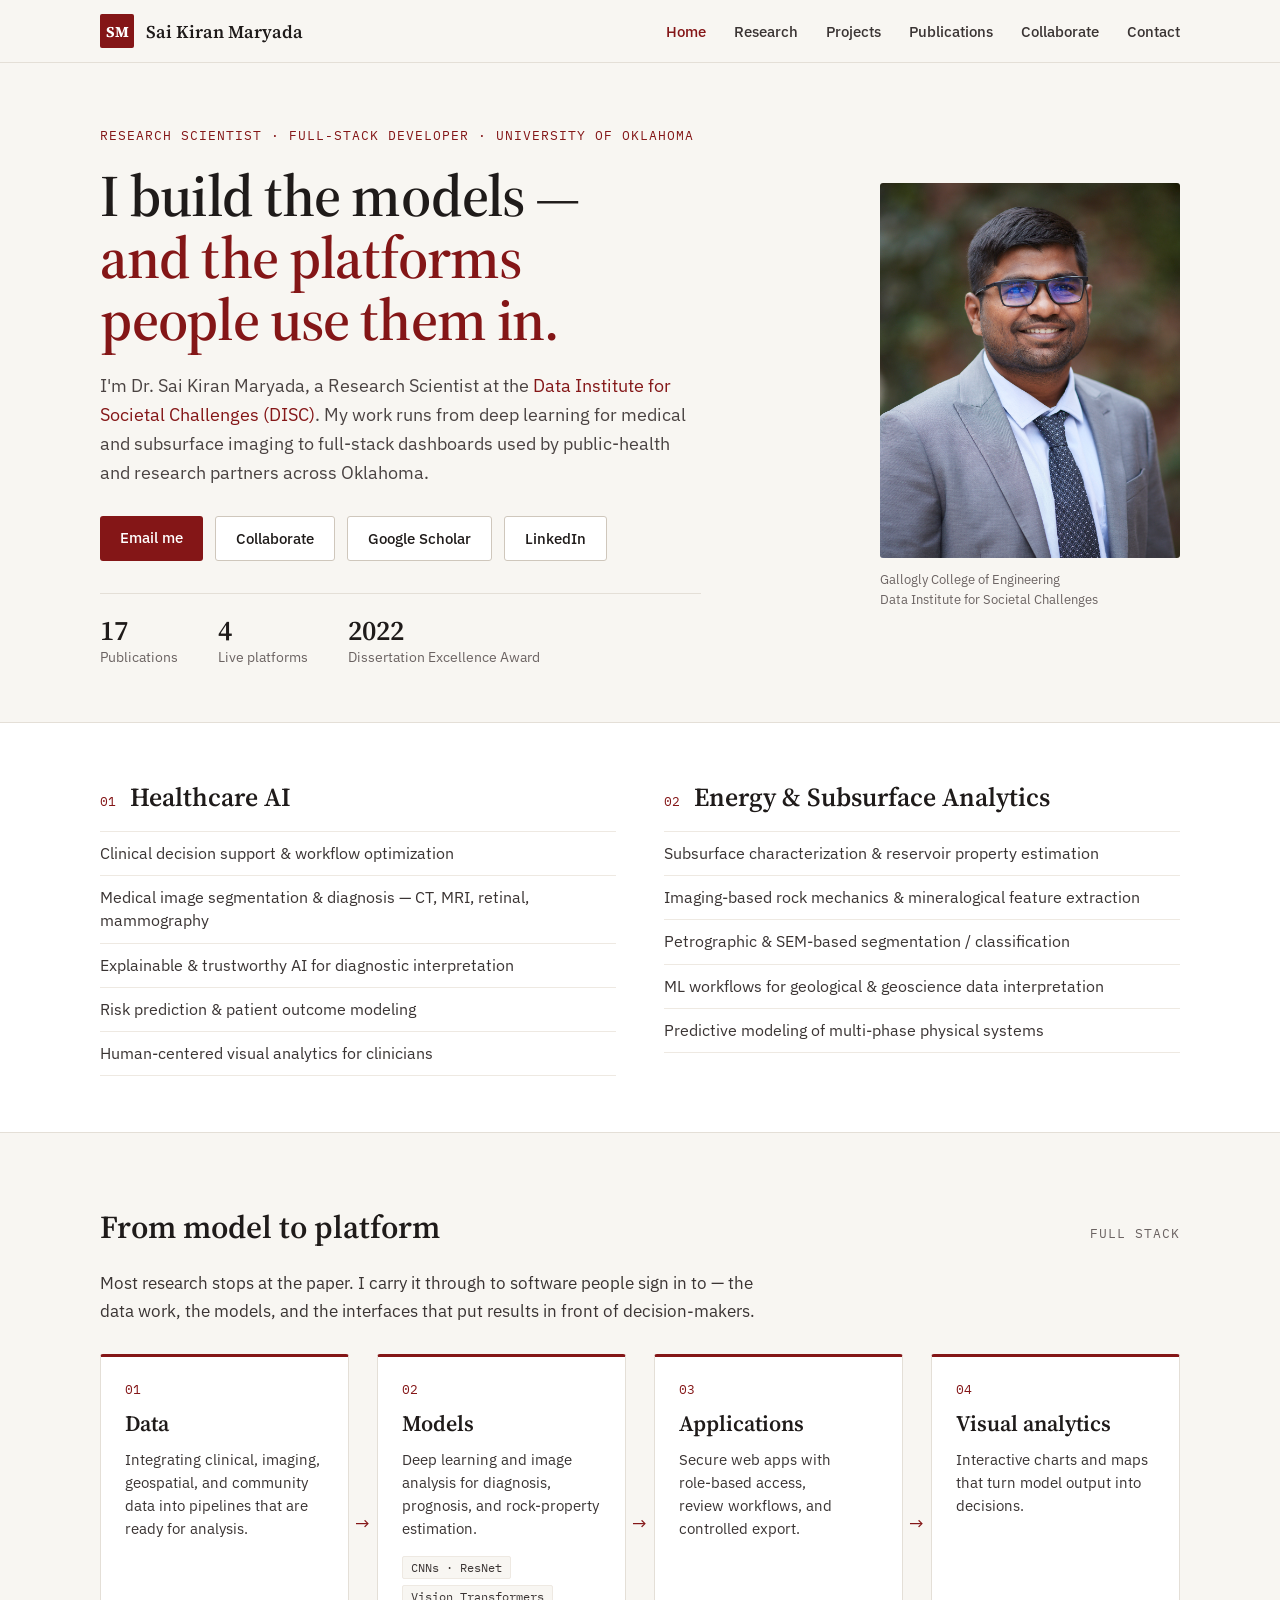
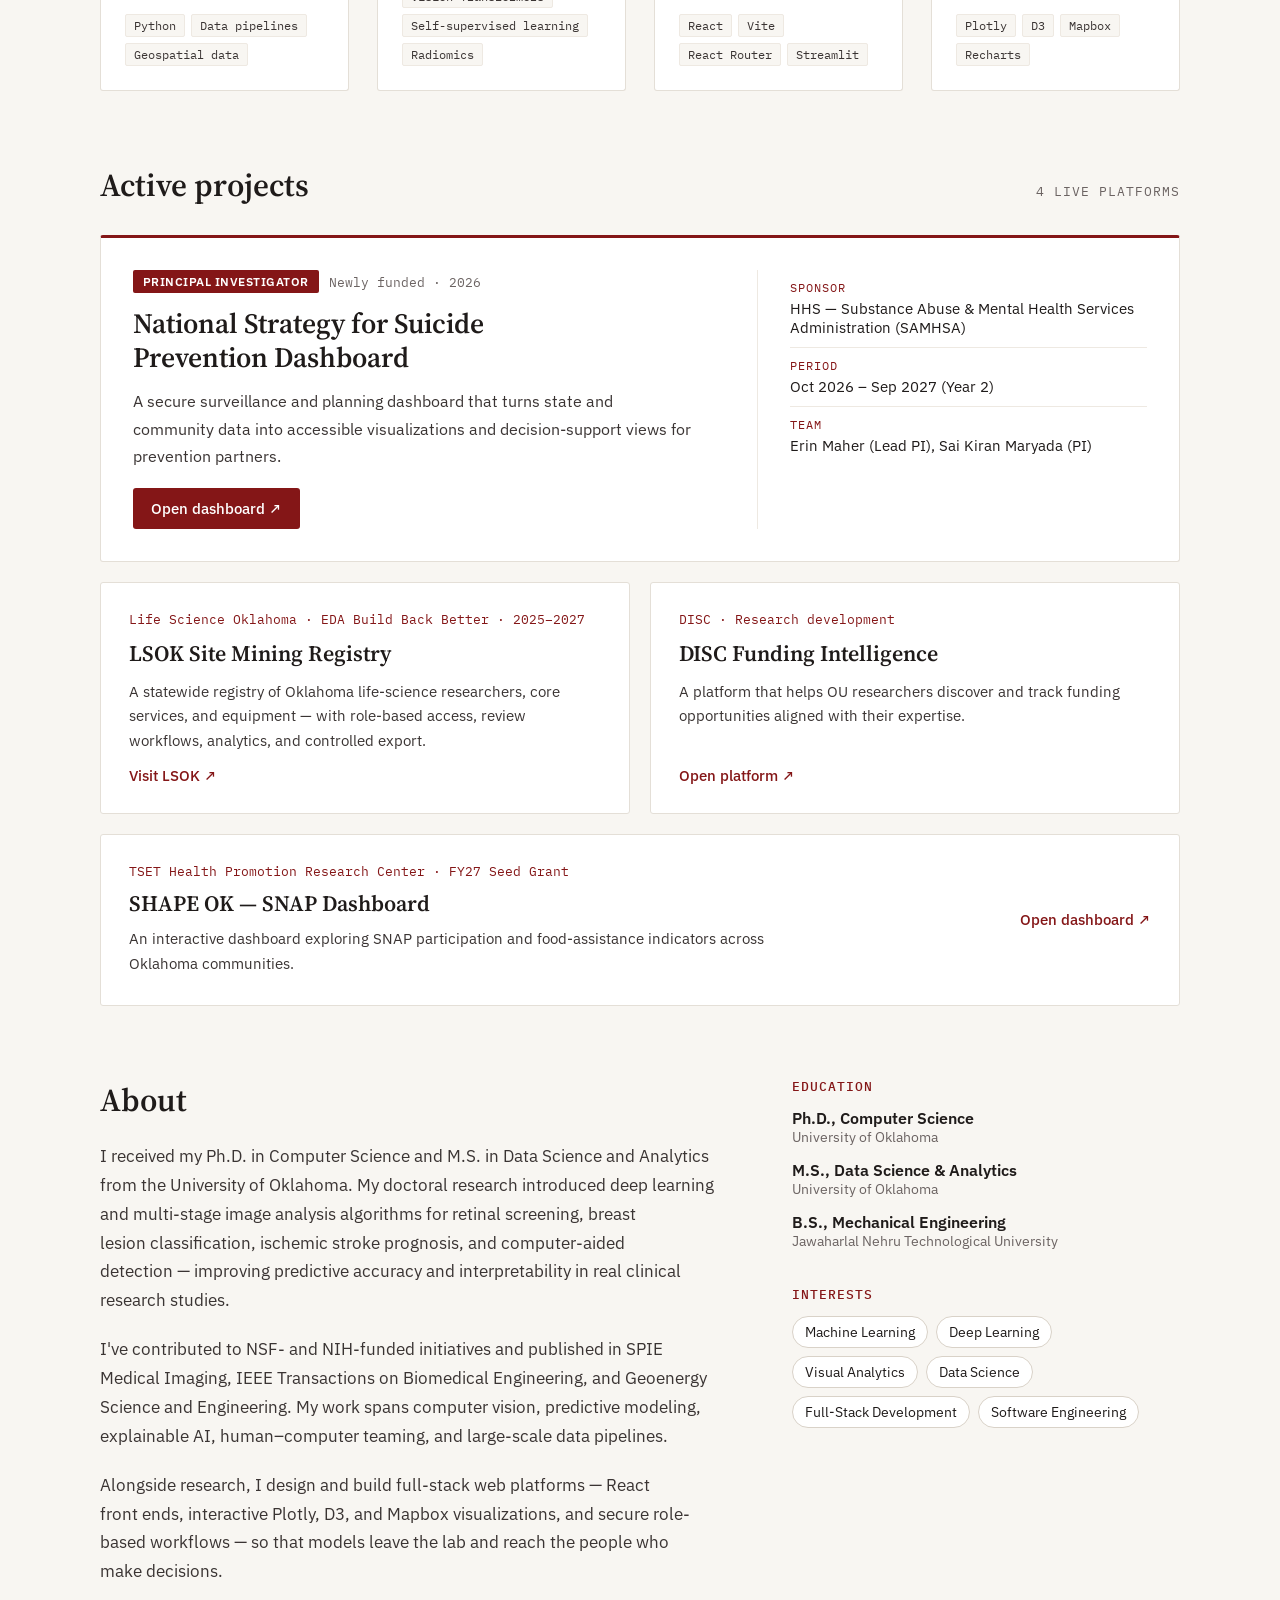
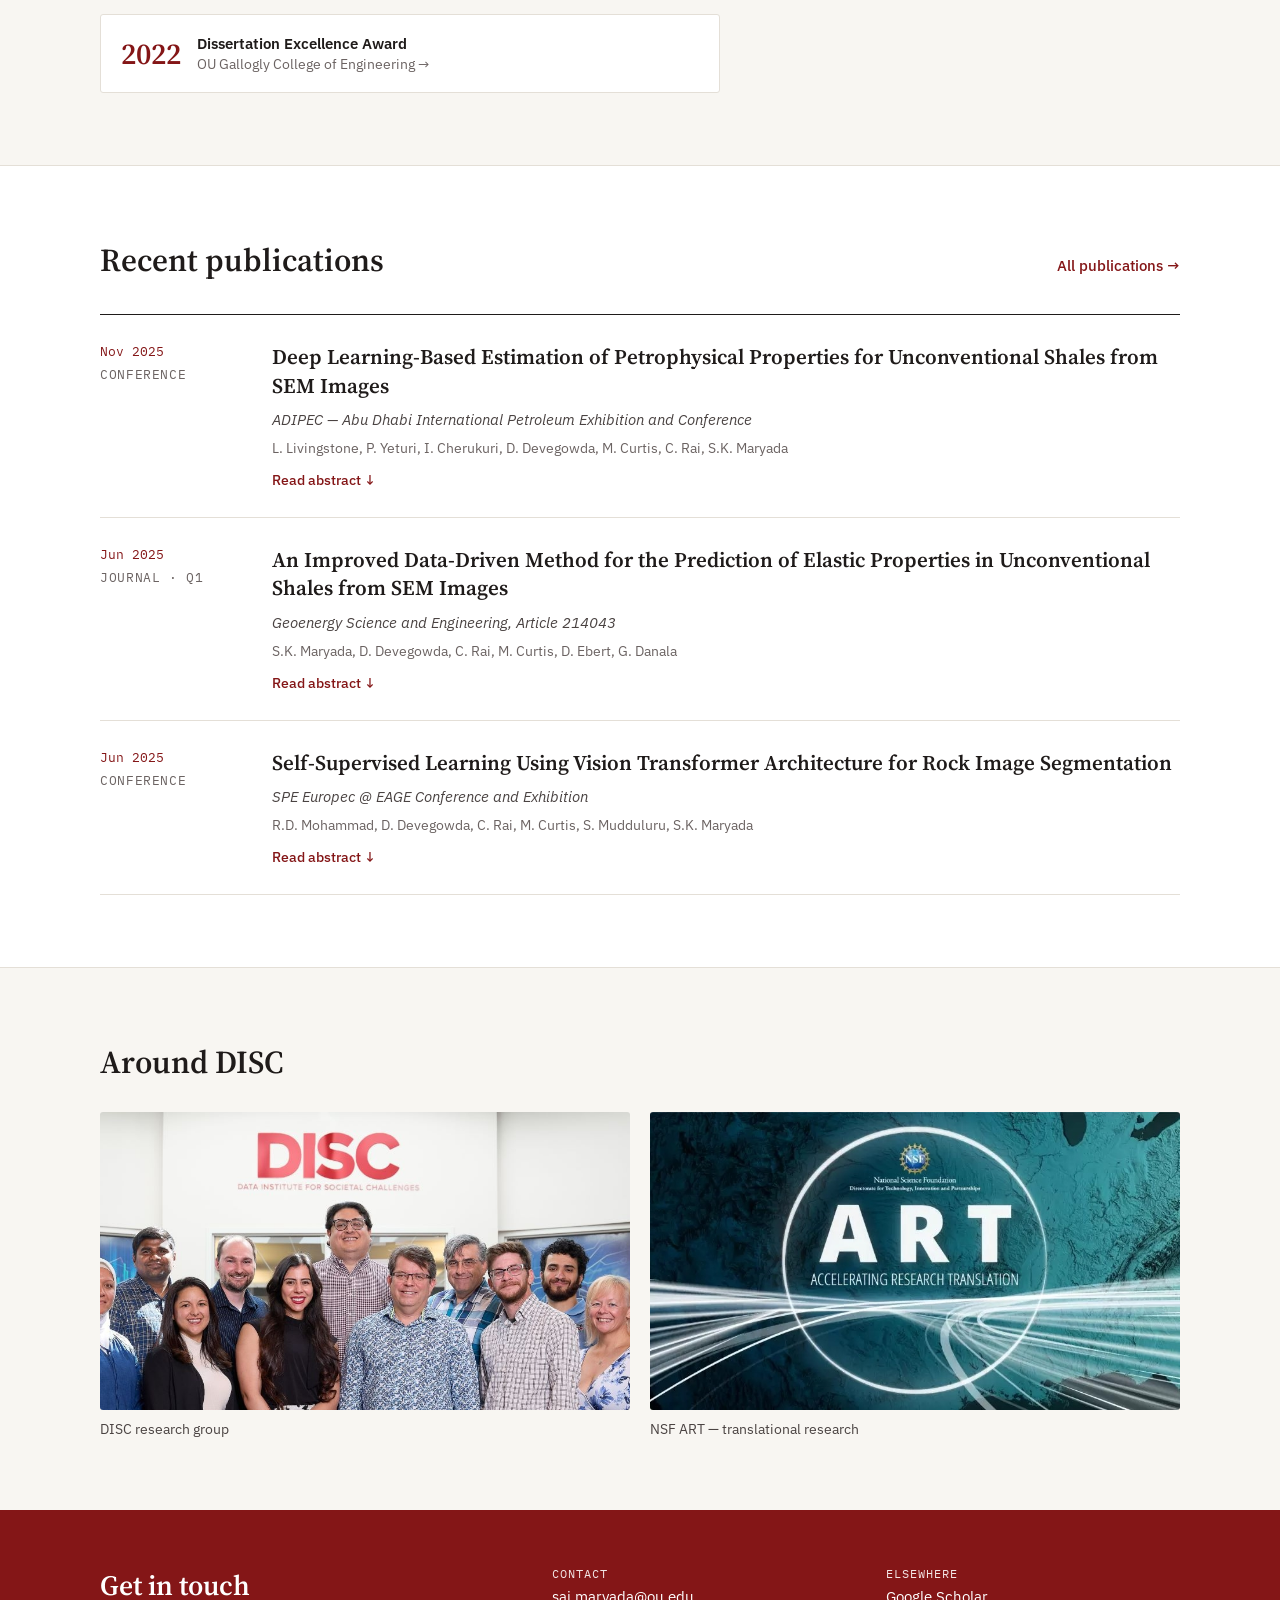
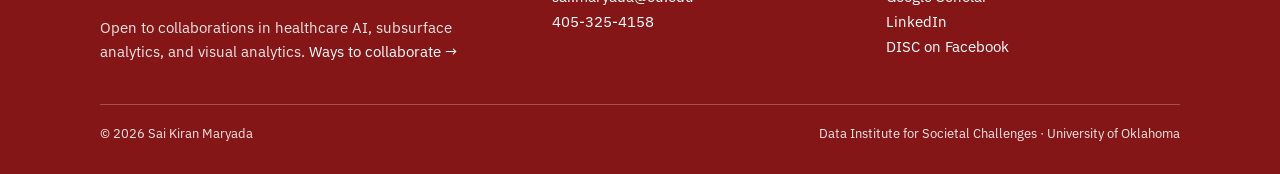
==== commit 60fefc1e: "Add Collaborate page and link it across the site - New collaborate.html: three tracks (research, gra" ====
--- a/index.html
+++ b/index.html
@@ -25,6 +25,7 @@
       <a href="research.html">Research</a>
       <a href="#projects">Projects</a>
       <a href="publications.html">Publications</a>
+      <a href="collaborate.html">Collaborate</a>
       <a href="#contact">Contact</a>
     </nav>
   </div>
@@ -40,6 +41,7 @@
       <p class="hero__intro">I'm Dr. Sai Kiran Maryada, a Research Scientist at the <a href="https://www.ou.edu/disc">Data Institute for Societal Challenges (DISC)</a>. My work runs from deep learning for medical and subsurface imaging to full-stack dashboards used by public-health and research partners across Oklahoma.</p>
       <div class="btn-row">
         <a href="mailto:sai.maryada@ou.edu" class="btn btn--primary">Email me</a>
+        <a href="collaborate.html" class="btn btn--secondary">Collaborate</a>
         <a href="https://scholar.google.com/citations?user=Wo5n5wgAAAAJ&amp;hl=en" class="btn btn--secondary">Google Scholar</a>
         <a href="https://www.linkedin.com/in/saikiranreddymaryada/" class="btn btn--secondary">LinkedIn</a>
       </div>
@@ -272,7 +274,7 @@
     <div class="site-footer__grid">
       <div class="site-footer__intro">
         <div class="site-footer__title">Get in touch</div>
-        <div class="site-footer__blurb">Open to collaborations in healthcare AI, subsurface analytics, and visual analytics.</div>
+        <div class="site-footer__blurb">Open to collaborations in healthcare AI, subsurface analytics, and visual analytics. <a href="collaborate.html">Ways to collaborate →</a></div>
       </div>
       <div class="site-footer__col">
         <div class="site-footer__label">Contact</div>
--- a/styles.css
+++ b/styles.css
@@ -960,6 +960,138 @@
   .live::before { animation: none; }
 }
 
+/* ---------- Collaborate page ---------- */
+.tracks {
+  display: grid;
+  grid-template-columns: repeat(3, minmax(0, 1fr));
+  gap: 20px;
+}
+
+.track {
+  display: flex;
+  flex-direction: column;
+  gap: 12px;
+  padding: 28px;
+  border-top: 3px solid var(--crimson);
+}
+
+.track__title {
+  margin: 0;
+  font-family: var(--font-serif);
+  font-weight: 600;
+  font-size: 24px;
+  line-height: 1.25;
+}
+
+.track__who { margin: 0; font-size: 14px; font-style: italic; color: var(--secondary); }
+
+.check-list {
+  list-style: none;
+  margin: 4px 0 8px;
+  padding: 0;
+  display: flex;
+  flex-direction: column;
+  flex: 1;
+  font-size: 14.5px;
+  line-height: 1.5;
+  color: var(--body);
+}
+.check-list li {
+  position: relative;
+  padding: 8px 0 8px 22px;
+  border-top: 1px solid var(--border-light);
+}
+.check-list li::before {
+  content: "✓";
+  position: absolute;
+  left: 2px;
+  top: 8px;
+  color: var(--crimson);
+  font-weight: 600;
+}
+
+.track .btn { align-self: flex-start; }
+
+.fit-list { display: flex; flex-direction: column; border-top: 1px solid var(--ink); }
+
+.fit {
+  display: grid;
+  grid-template-columns: minmax(0, 1fr) minmax(0, 1.2fr);
+  gap: 40px;
+  padding: 22px 0;
+  border-bottom: 1px solid var(--border);
+}
+
+.fit__need { display: flex; flex-direction: column; gap: 6px; }
+
+.fit__domain {
+  font-family: var(--font-mono);
+  font-size: 12px;
+  letter-spacing: 0.08em;
+  text-transform: uppercase;
+  color: var(--crimson);
+}
+
+.fit__title {
+  margin: 0;
+  font-family: var(--font-serif);
+  font-weight: 600;
+  font-size: 19px;
+  line-height: 1.35;
+  text-wrap: balance;
+}
+
+.fit__proof {
+  list-style: none;
+  margin: 0;
+  padding: 0;
+  display: flex;
+  flex-direction: column;
+  gap: 10px;
+  font-size: 15px;
+  line-height: 1.5;
+}
+.fit__proof li { display: flex; flex-direction: column; gap: 2px; }
+.fit__proof span { font-family: var(--font-mono); font-size: 12px; color: var(--muted); }
+
+.start {
+  display: grid;
+  grid-template-columns: minmax(0, 1fr) minmax(0, 1.1fr);
+  gap: 56px;
+  align-items: start;
+}
+.start__text { display: flex; flex-direction: column; gap: 18px; }
+
+.steps {
+  margin: 0;
+  padding: 0;
+  list-style: none;
+  counter-reset: step;
+  display: flex;
+  flex-direction: column;
+  border-top: 1px solid var(--border-light);
+}
+.steps li {
+  counter-increment: step;
+  display: grid;
+  grid-template-columns: 36px minmax(0, 1fr);
+  padding: 14px 0;
+  border-bottom: 1px solid var(--border-light);
+  font-size: 15.5px;
+  line-height: 1.6;
+  color: var(--body);
+}
+.steps li::before {
+  content: counter(step, decimal-leading-zero);
+  font-family: var(--font-mono);
+  font-size: 13px;
+  color: var(--crimson);
+  padding-top: 3px;
+}
+.steps strong { color: var(--ink); font-weight: 600; }
+
+.pub { scroll-margin-top: 80px; }
+
 /* ---------- Contact page ---------- */
 .contact-grid {
   display: grid;
@@ -1006,6 +1138,9 @@
   .split,
   .focus-grid,
   .showcase,
+  .tracks,
+  .fit,
+  .start,
   .showcase--flip,
   .contact-grid {
     grid-template-columns: minmax(0, 1fr);
@@ -1031,6 +1166,9 @@
   .facts { border-left: 0; padding-left: 0; border-top: 1px solid var(--border-light); }
 
   .about, .split { gap: 48px; }
+  .fit { gap: 12px; }
+  .start { gap: 32px; }
+  .track { padding: 24px; }
   .site-footer__grid { gap: 32px; }
 }
 
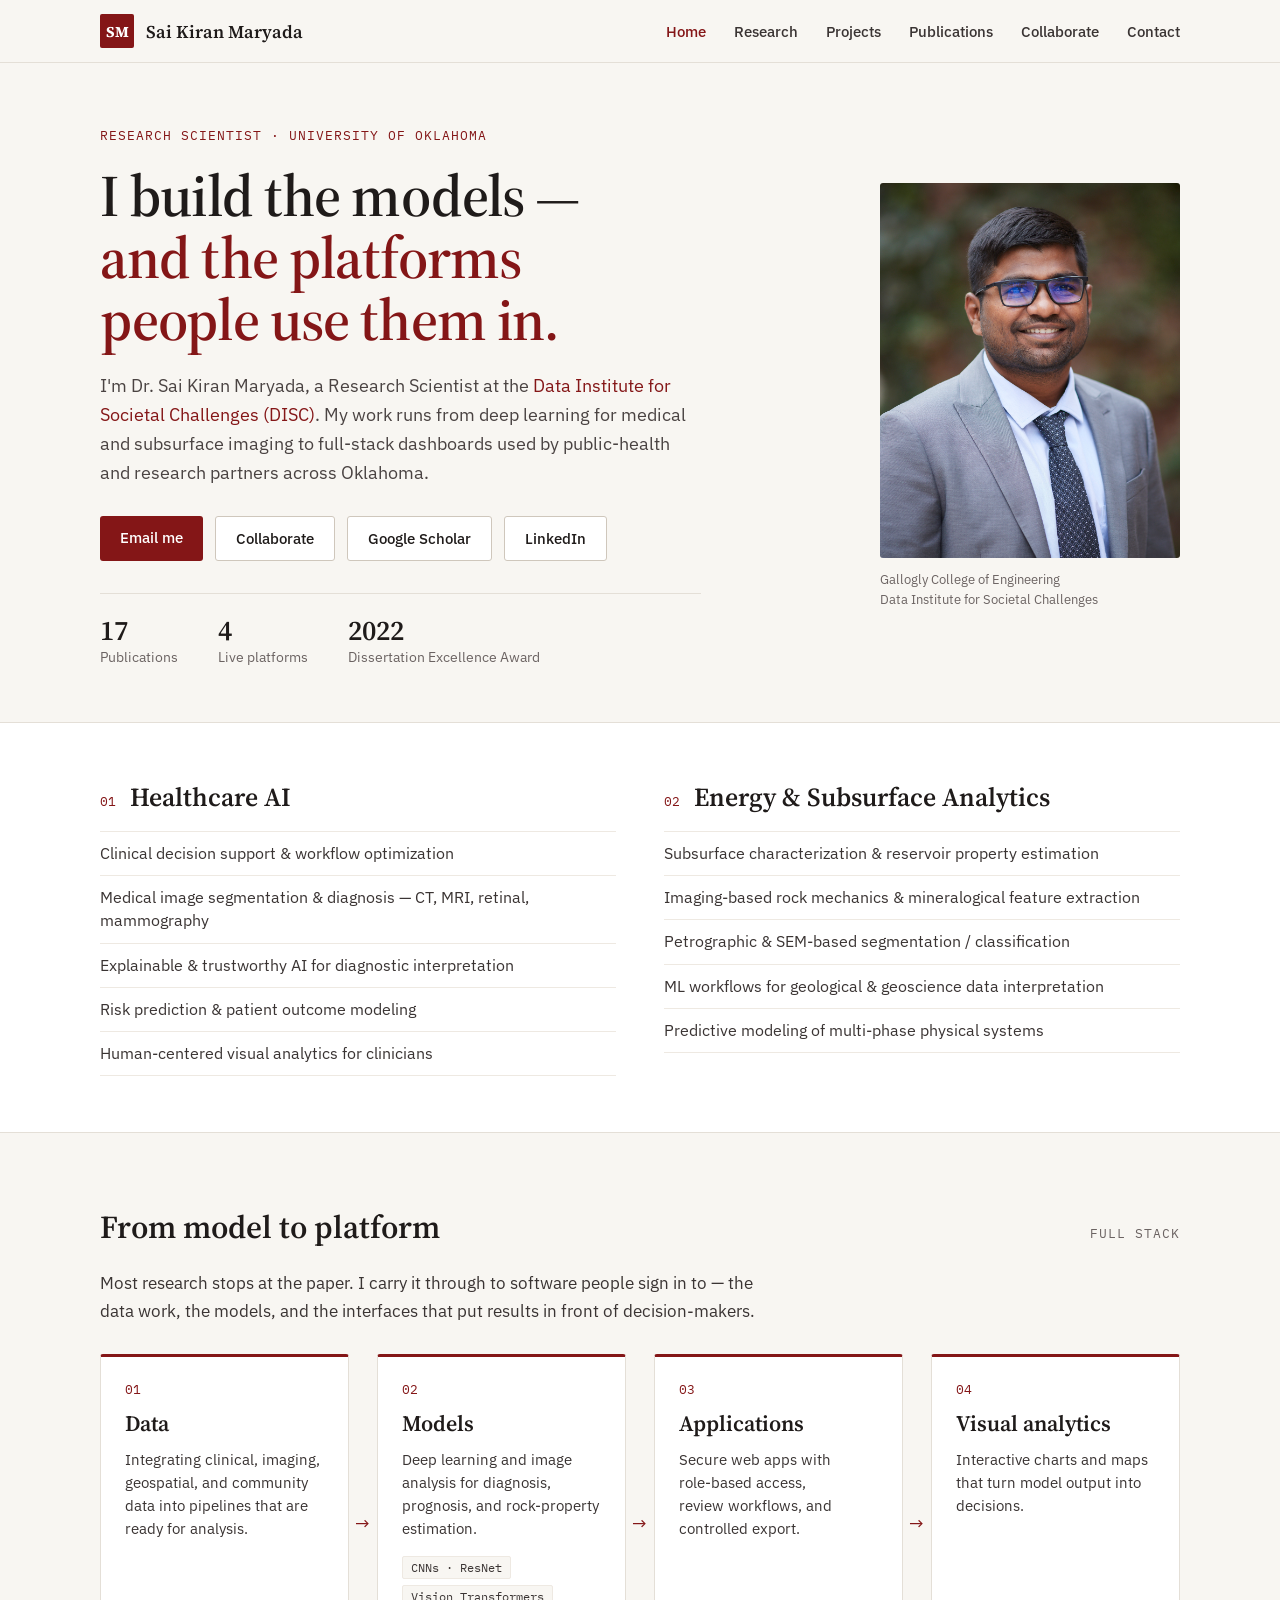
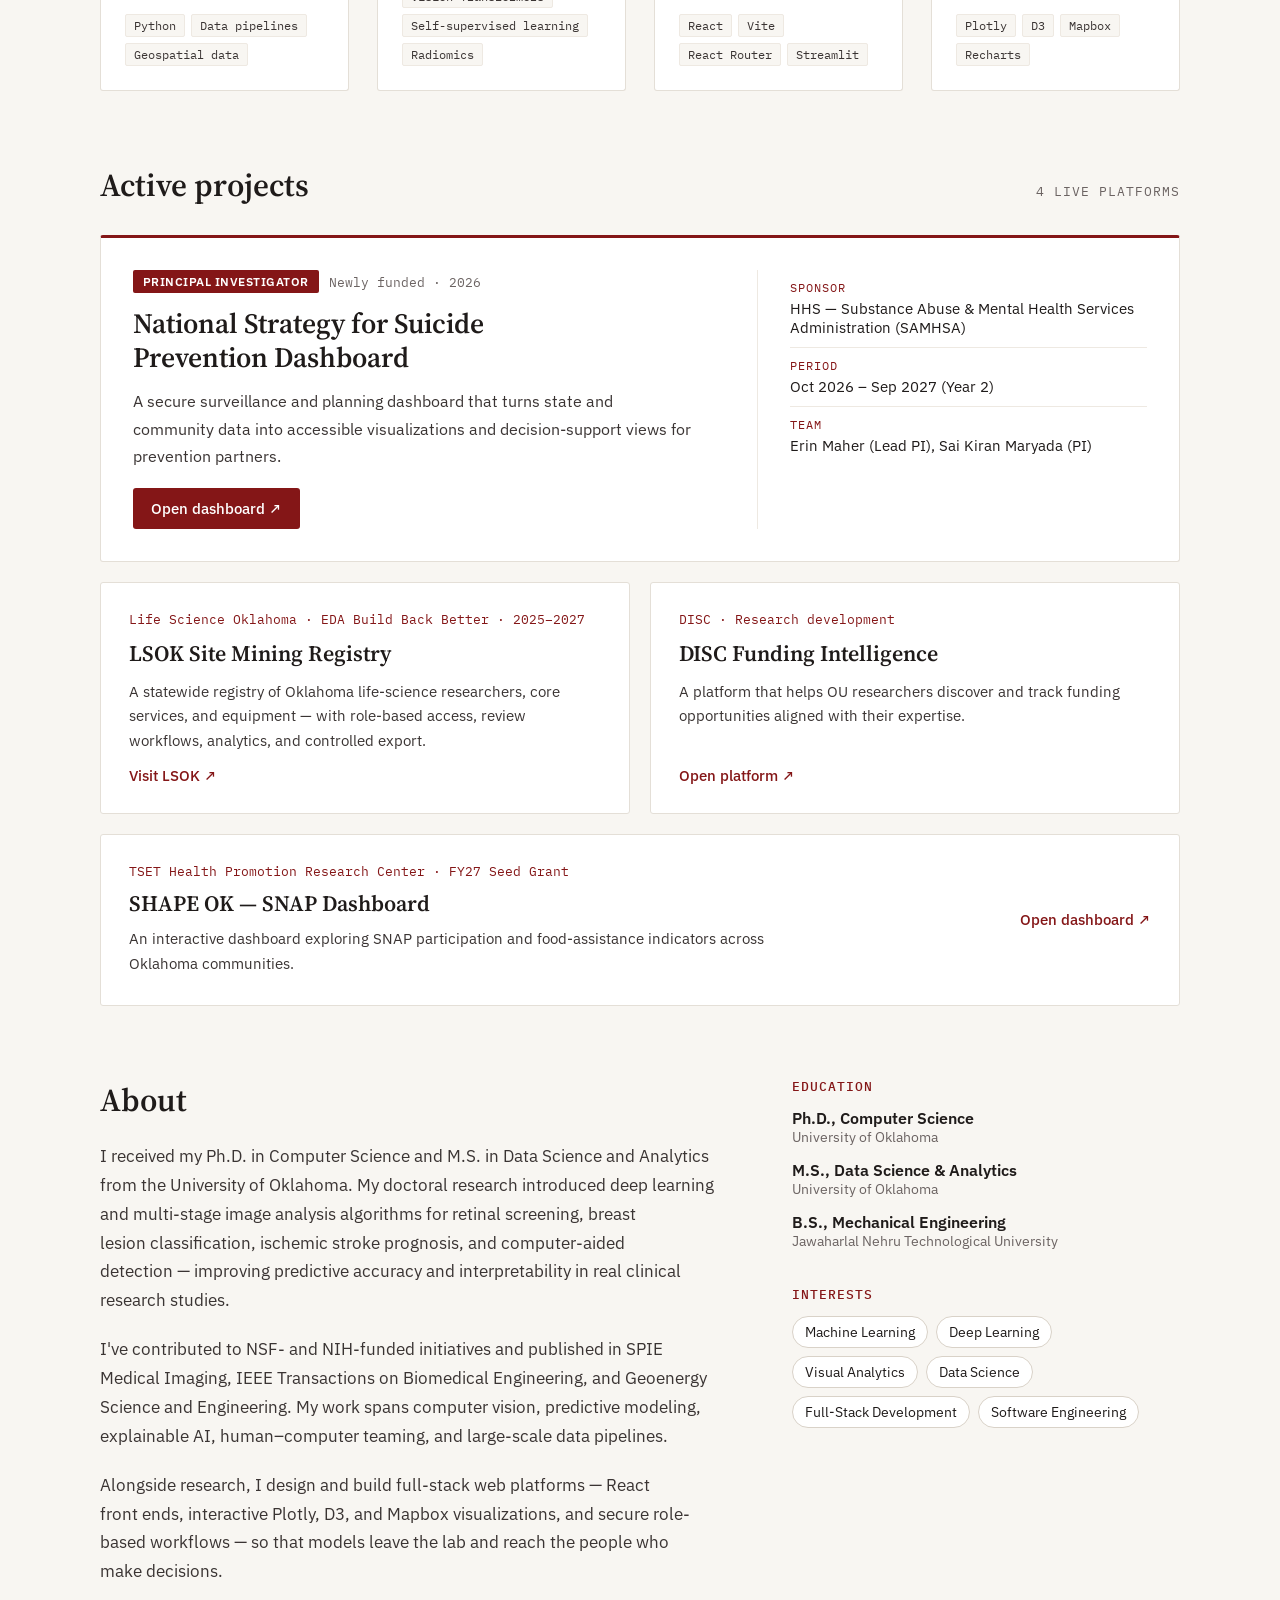
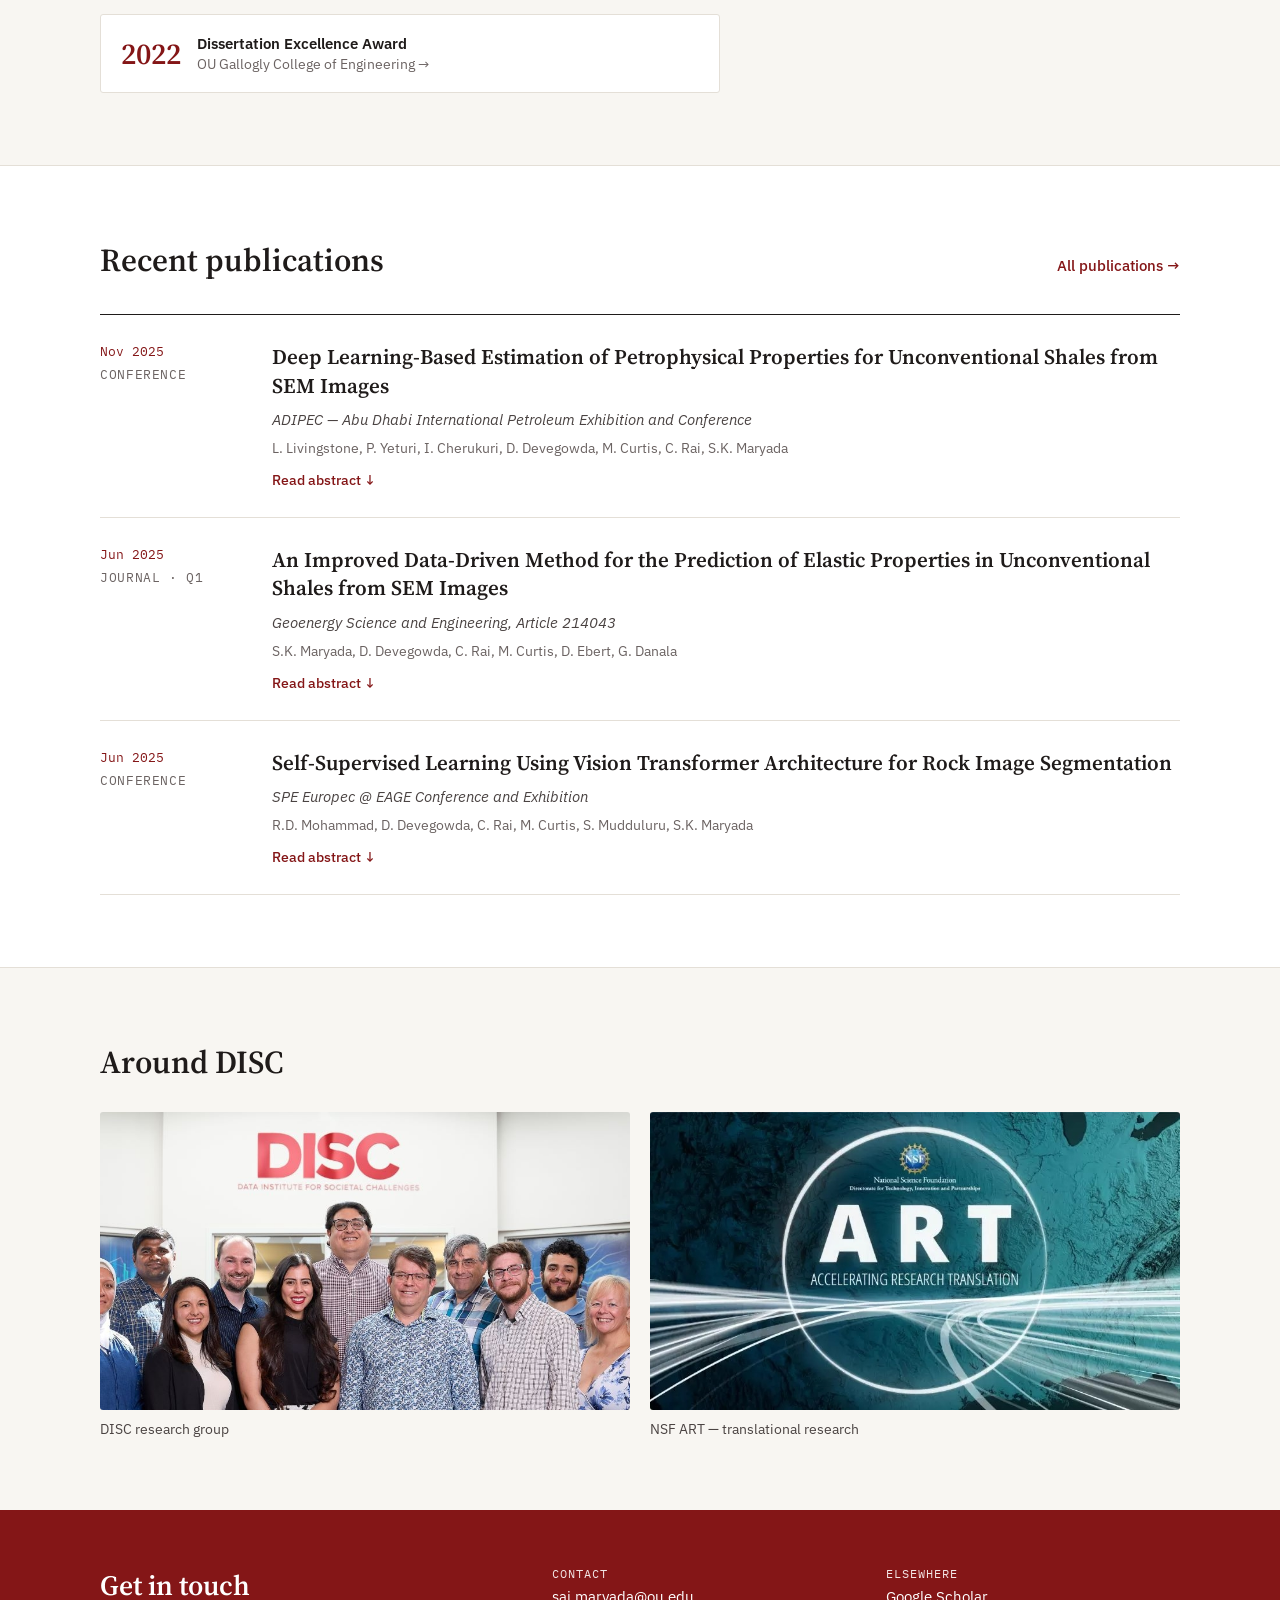
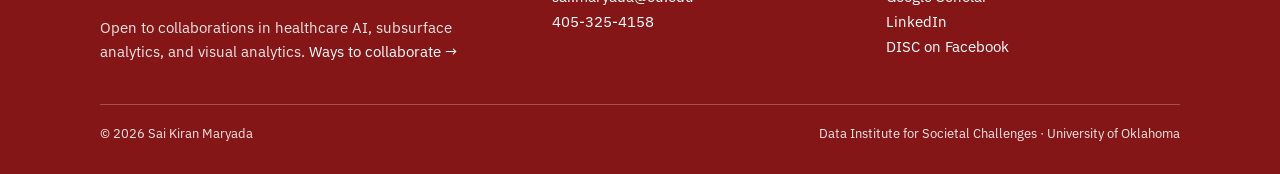
==== commit df6e1a1e: "Remove Full-stack developer from homepage eyebrow Co-Authored-By: Claude Opus 5.5 <noreply@anthropic" ====
--- a/index.html
+++ b/index.html
@@ -36,7 +36,7 @@
   <!-- Hero -->
   <section class="container hero">
     <div class="hero__text">
-      <div class="eyebrow">Research Scientist · Full-stack developer · University of Oklahoma</div>
+      <div class="eyebrow">Research Scientist · University of Oklahoma</div>
       <h1 class="hero__title">I build the models&nbsp;— <em>and the platforms people use them in.</em></h1>
       <p class="hero__intro">I'm Dr. Sai Kiran Maryada, a Research Scientist at the <a href="https://www.ou.edu/disc">Data Institute for Societal Challenges (DISC)</a>. My work runs from deep learning for medical and subsurface imaging to full-stack dashboards used by public-health and research partners across Oklahoma.</p>
       <div class="btn-row">
@@ -48,7 +48,7 @@
       <dl class="stats">
         <div><dt>17</dt><dd><a href="publications.html">Publications</a></dd></div>
         <div><dt>4</dt><dd><a href="#projects">Live platforms</a></dd></div>
-        <div><dt>2022</dt><dd>Dissertation Excellence Award</dd></div>
+        <div><dt>2022</dt><dd><a href="https://www.ou.edu/coe/news-hub/news-publications/2023/february/fall-2022--ou-engineering-presents-dissertation-excellence-award">Dissertation Excellence Award</a></dd></div>
       </dl>
     </div>
     <figure class="hero__figure">
@@ -173,7 +173,7 @@
       <p>I received my Ph.D. in Computer Science and M.S. in Data Science and Analytics from the University of Oklahoma. My doctoral research introduced deep learning and multi-stage image analysis algorithms for retinal screening, breast lesion classification, ischemic stroke prognosis, and computer-aided detection — improving predictive accuracy and interpretability in real clinical research studies.</p>
       <p>I've contributed to NSF- and NIH-funded initiatives and published in SPIE Medical Imaging, IEEE Transactions on Biomedical Engineering, and Geoenergy Science and Engineering. My work spans computer vision, predictive modeling, explainable AI, human–computer teaming, and large-scale data pipelines.</p>
       <p>Alongside research, I design and build full-stack web platforms — React front ends, interactive Plotly, D3, and Mapbox visualizations, and secure role-based workflows — so that models leave the lab and reach the people who make decisions.</p>
-      <a href="https://ouccoe100.blogspot.com/2023/02/ou-engineering-presents-dissertation_10.html" class="award">
+      <a href="https://www.ou.edu/coe/news-hub/news-publications/2023/february/fall-2022--ou-engineering-presents-dissertation-excellence-award" class="award">
         <span class="award__year">2022</span>
         <span class="award__text"><span class="award__title">Dissertation Excellence Award</span><span class="award__sub">OU Gallogly College of Engineering →</span></span>
       </a>
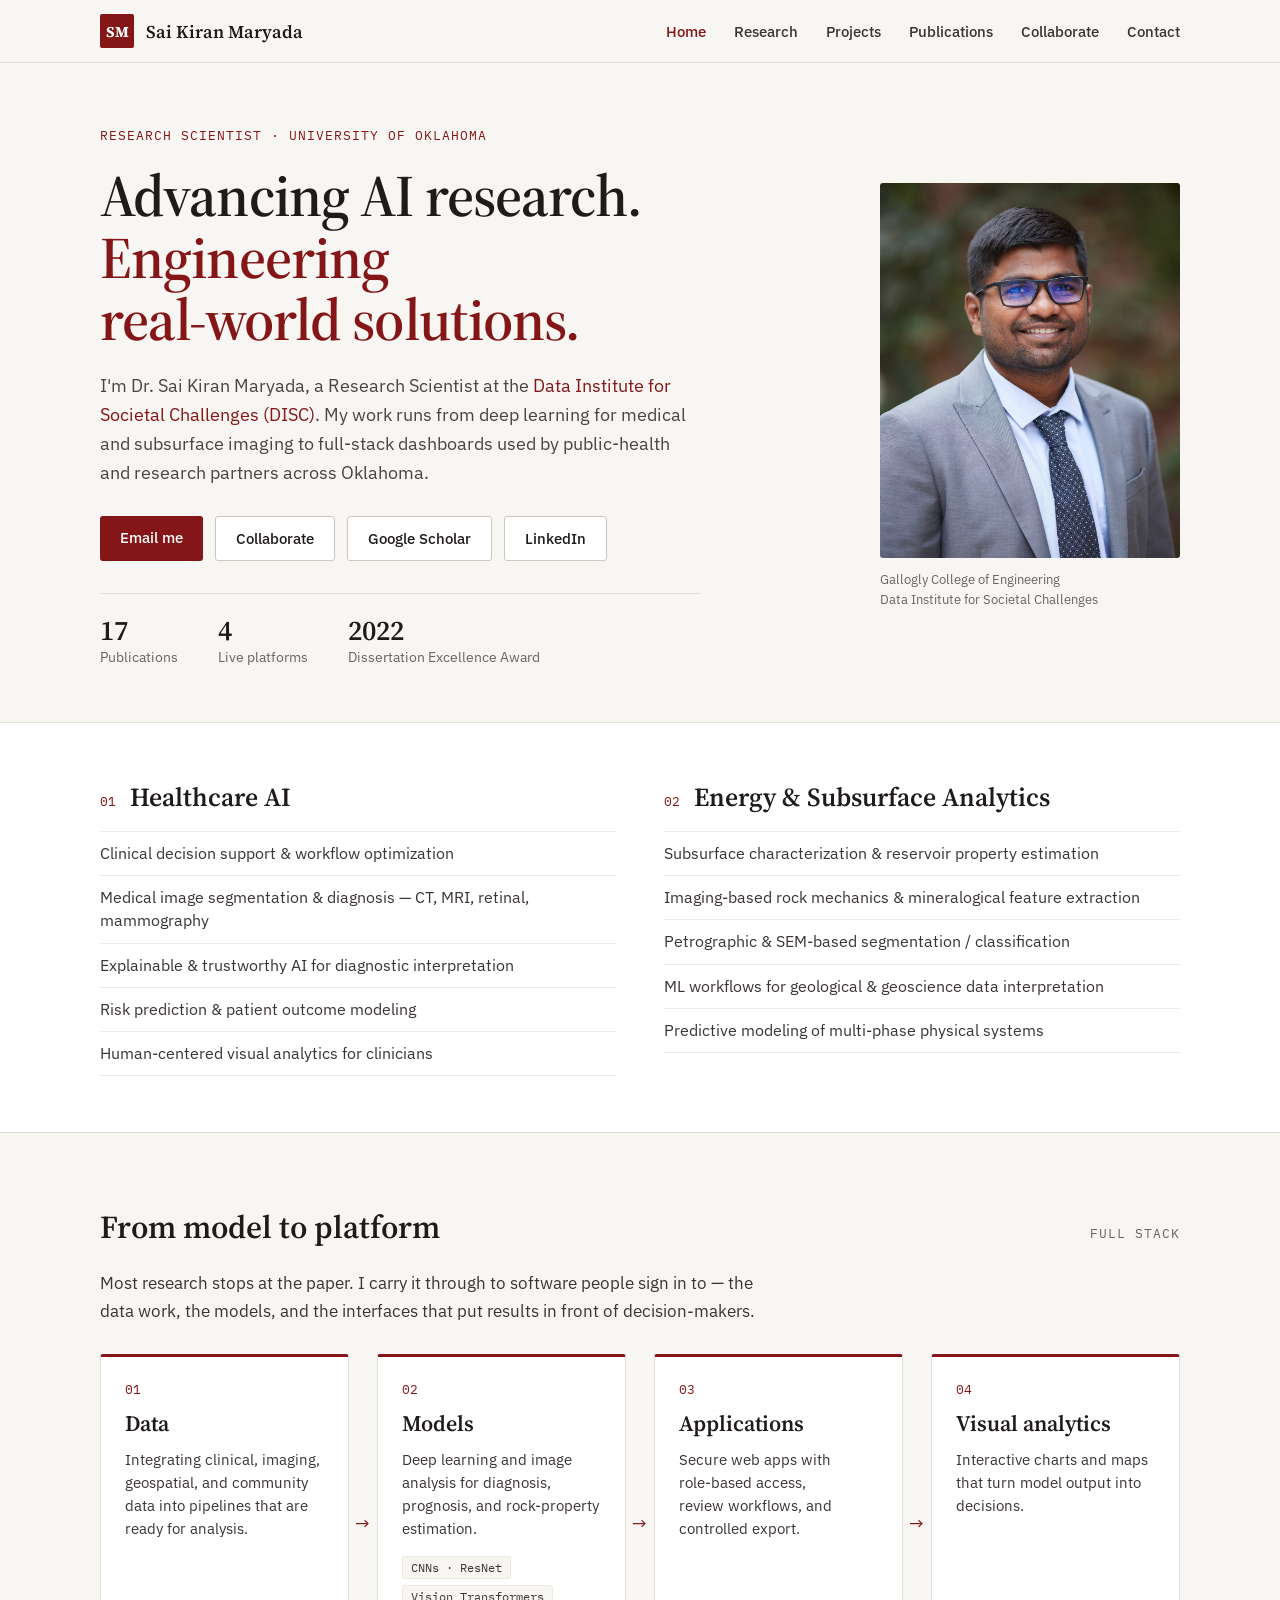
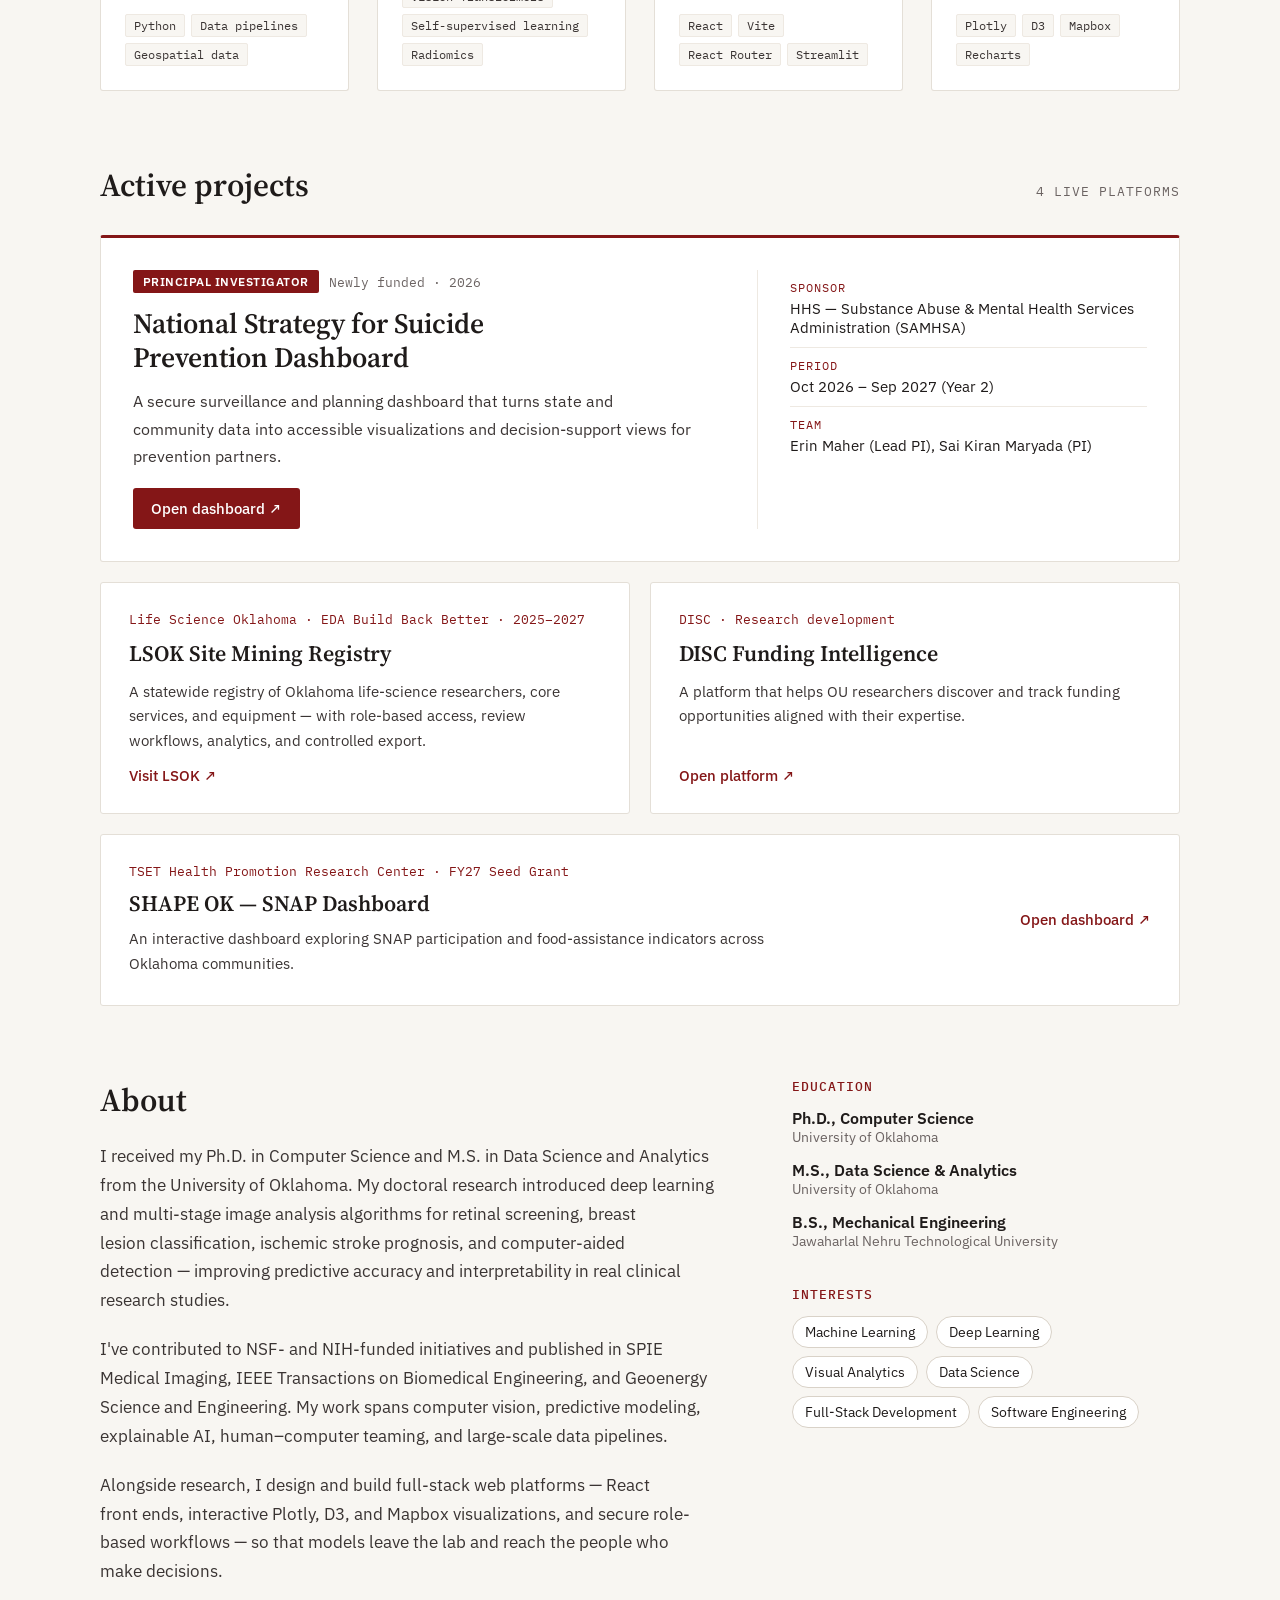
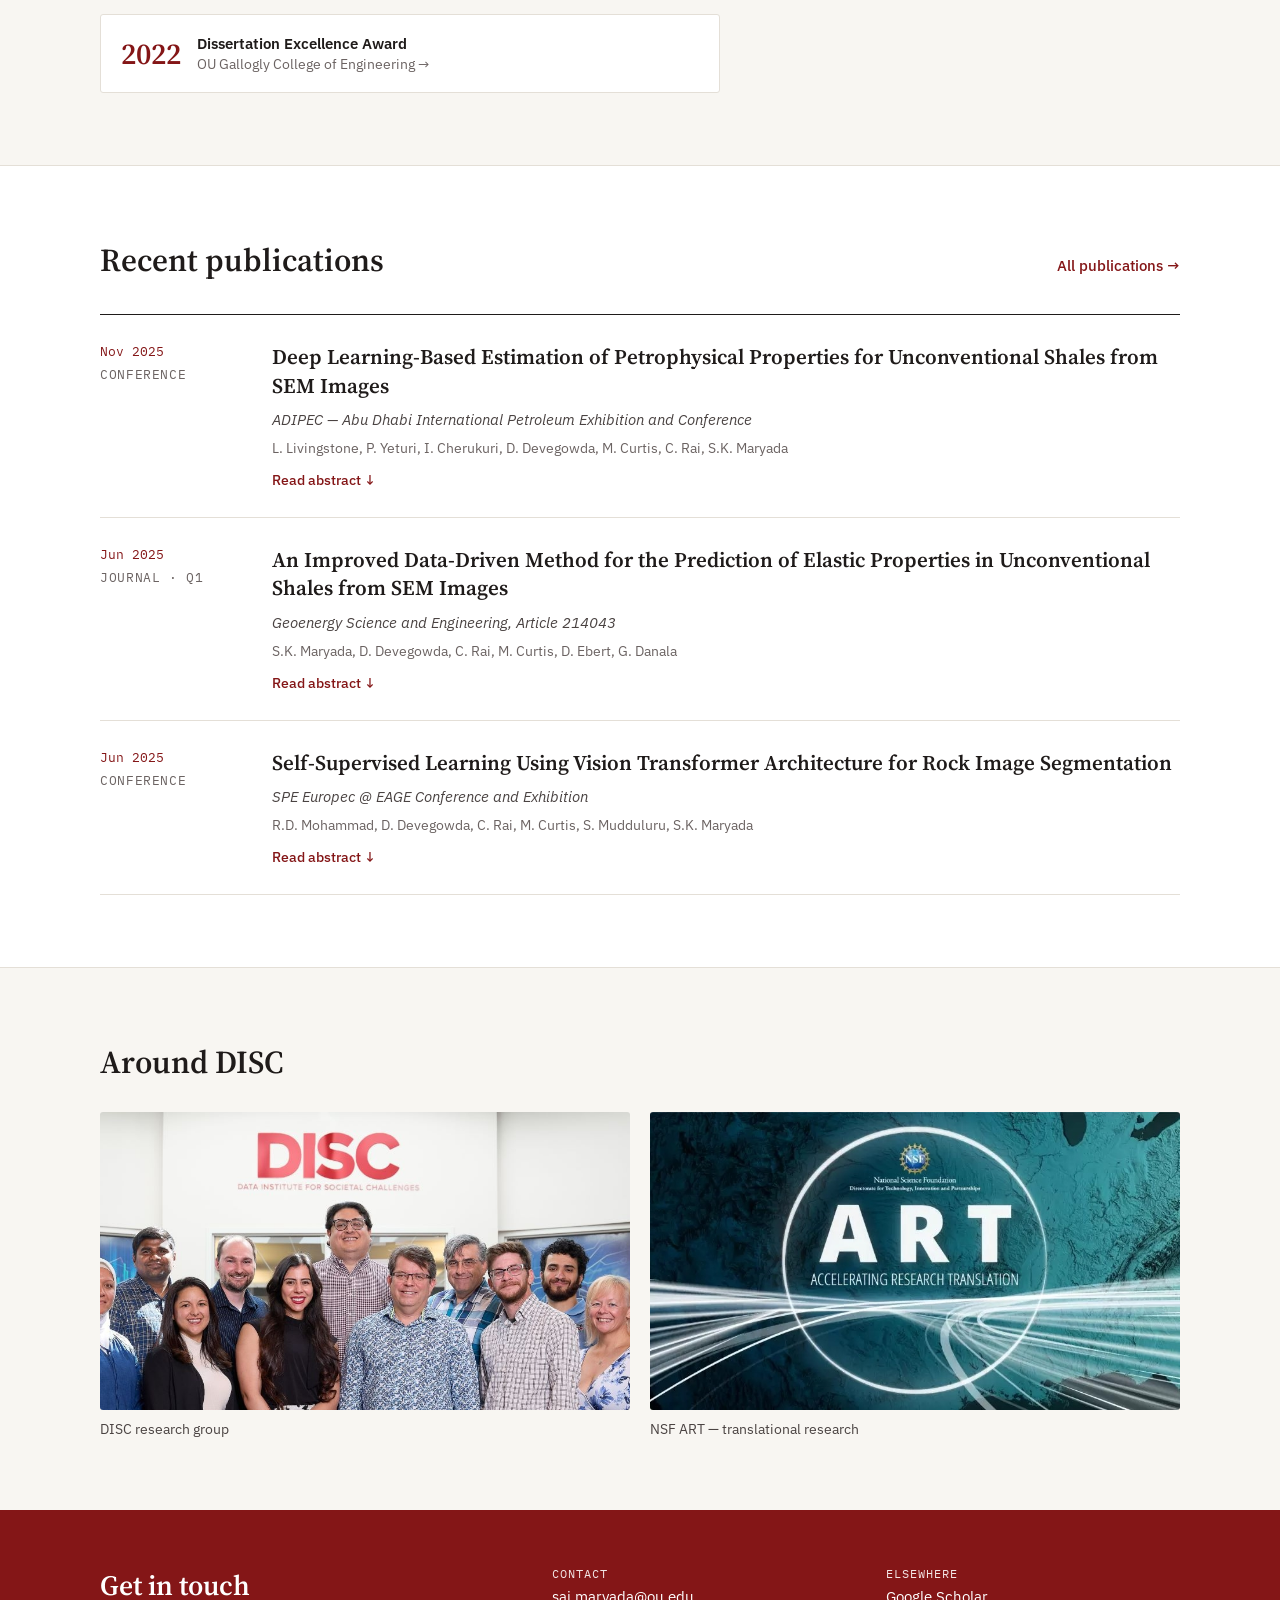
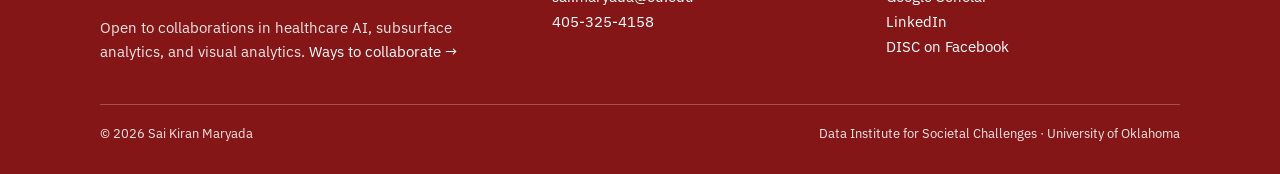
==== commit b47474ea: "New homepage headline: Advancing AI research. Engineering real-world solutions. Co-Authored-By: Clau" ====
--- a/index.html
+++ b/index.html
@@ -37,7 +37,7 @@
   <section class="container hero">
     <div class="hero__text">
       <div class="eyebrow">Research Scientist · University of Oklahoma</div>
-      <h1 class="hero__title">I build the models&nbsp;— <em>and the platforms people use them in.</em></h1>
+      <h1 class="hero__title">Advancing AI research. <em>Engineering <span class="nowrap">real-world</span> solutions.</em></h1>
       <p class="hero__intro">I'm Dr. Sai Kiran Maryada, a Research Scientist at the <a href="https://www.ou.edu/disc">Data Institute for Societal Challenges (DISC)</a>. My work runs from deep learning for medical and subsurface imaging to full-stack dashboards used by public-health and research partners across Oklahoma.</p>
       <div class="btn-row">
         <a href="mailto:sai.maryada@ou.edu" class="btn btn--primary">Email me</a>
--- a/styles.css
+++ b/styles.css
@@ -292,7 +292,8 @@
   text-wrap: balance;
 }
 
-.hero__title em { font-style: normal; color: var(--crimson); }
+.hero__title em { display: block; font-style: normal; color: var(--crimson); }
+.nowrap { white-space: nowrap; }
 
 .stats {
   margin: 10px 0 0;
